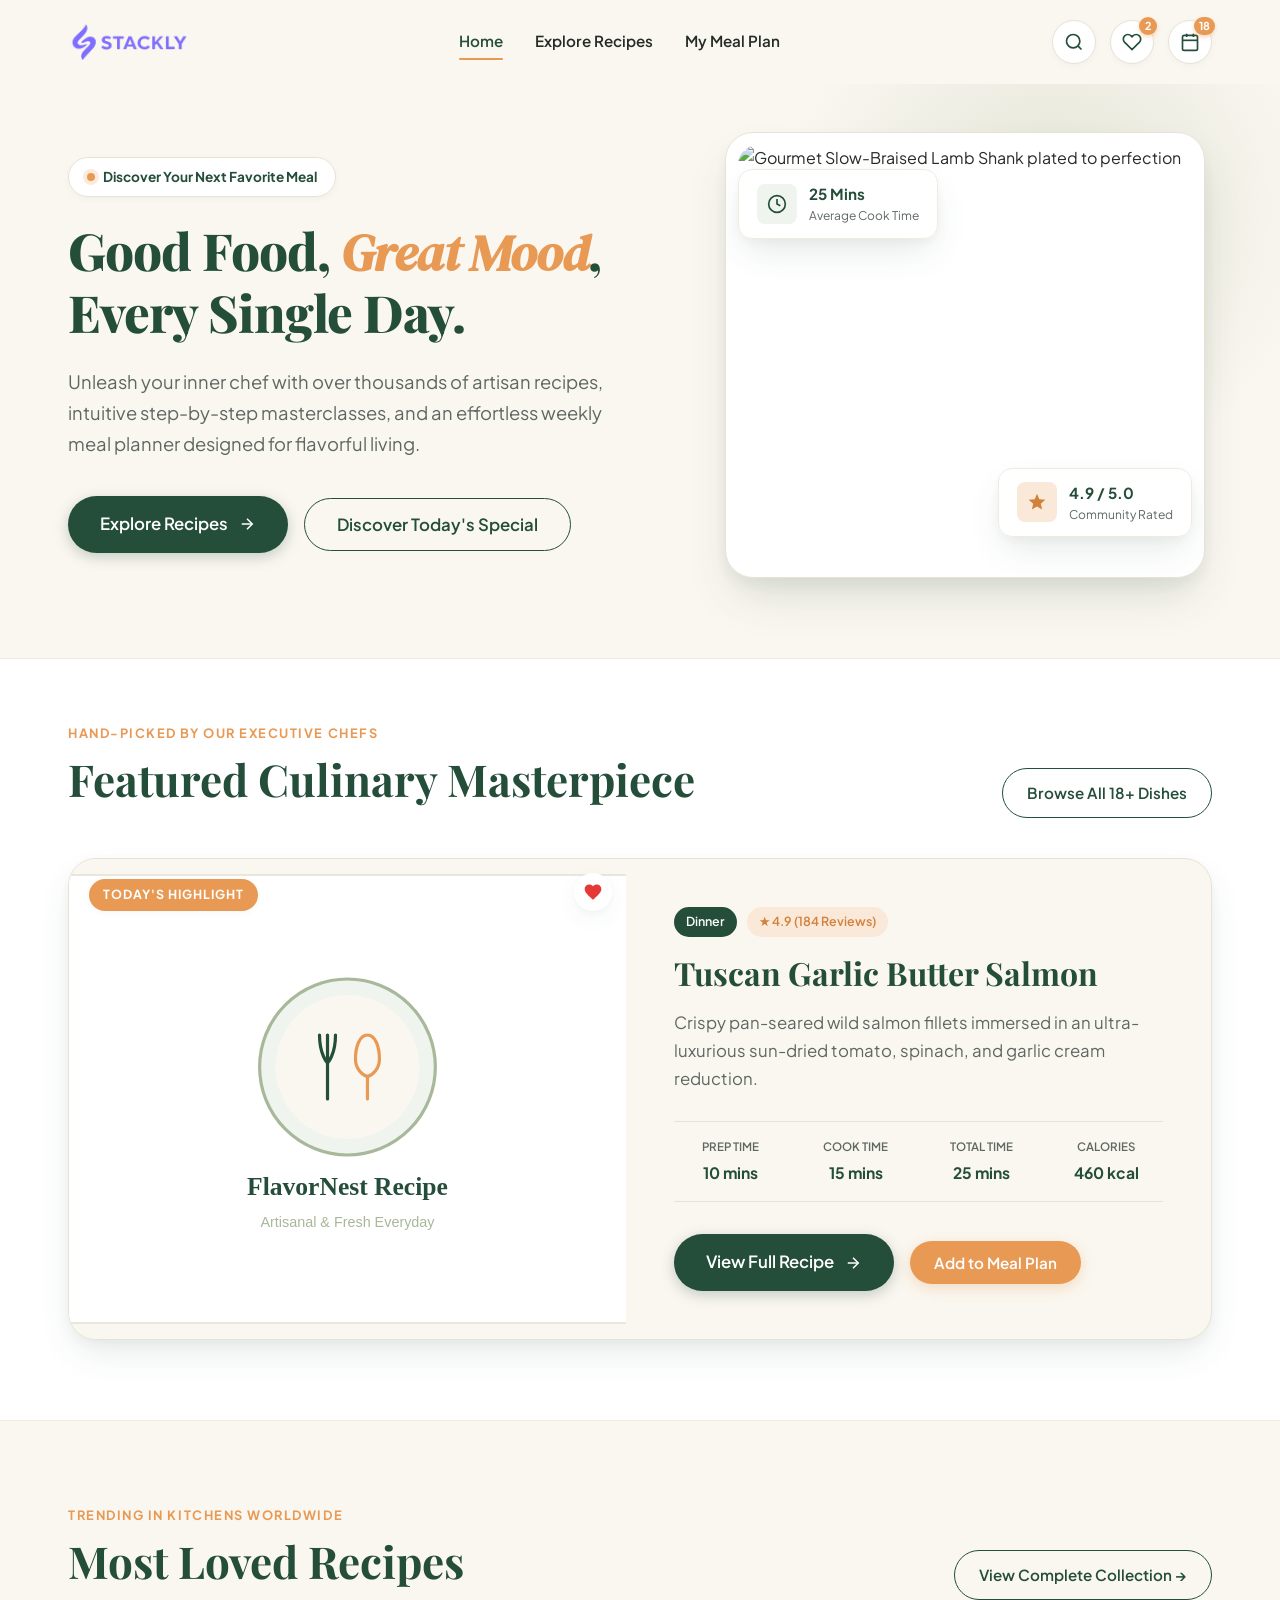
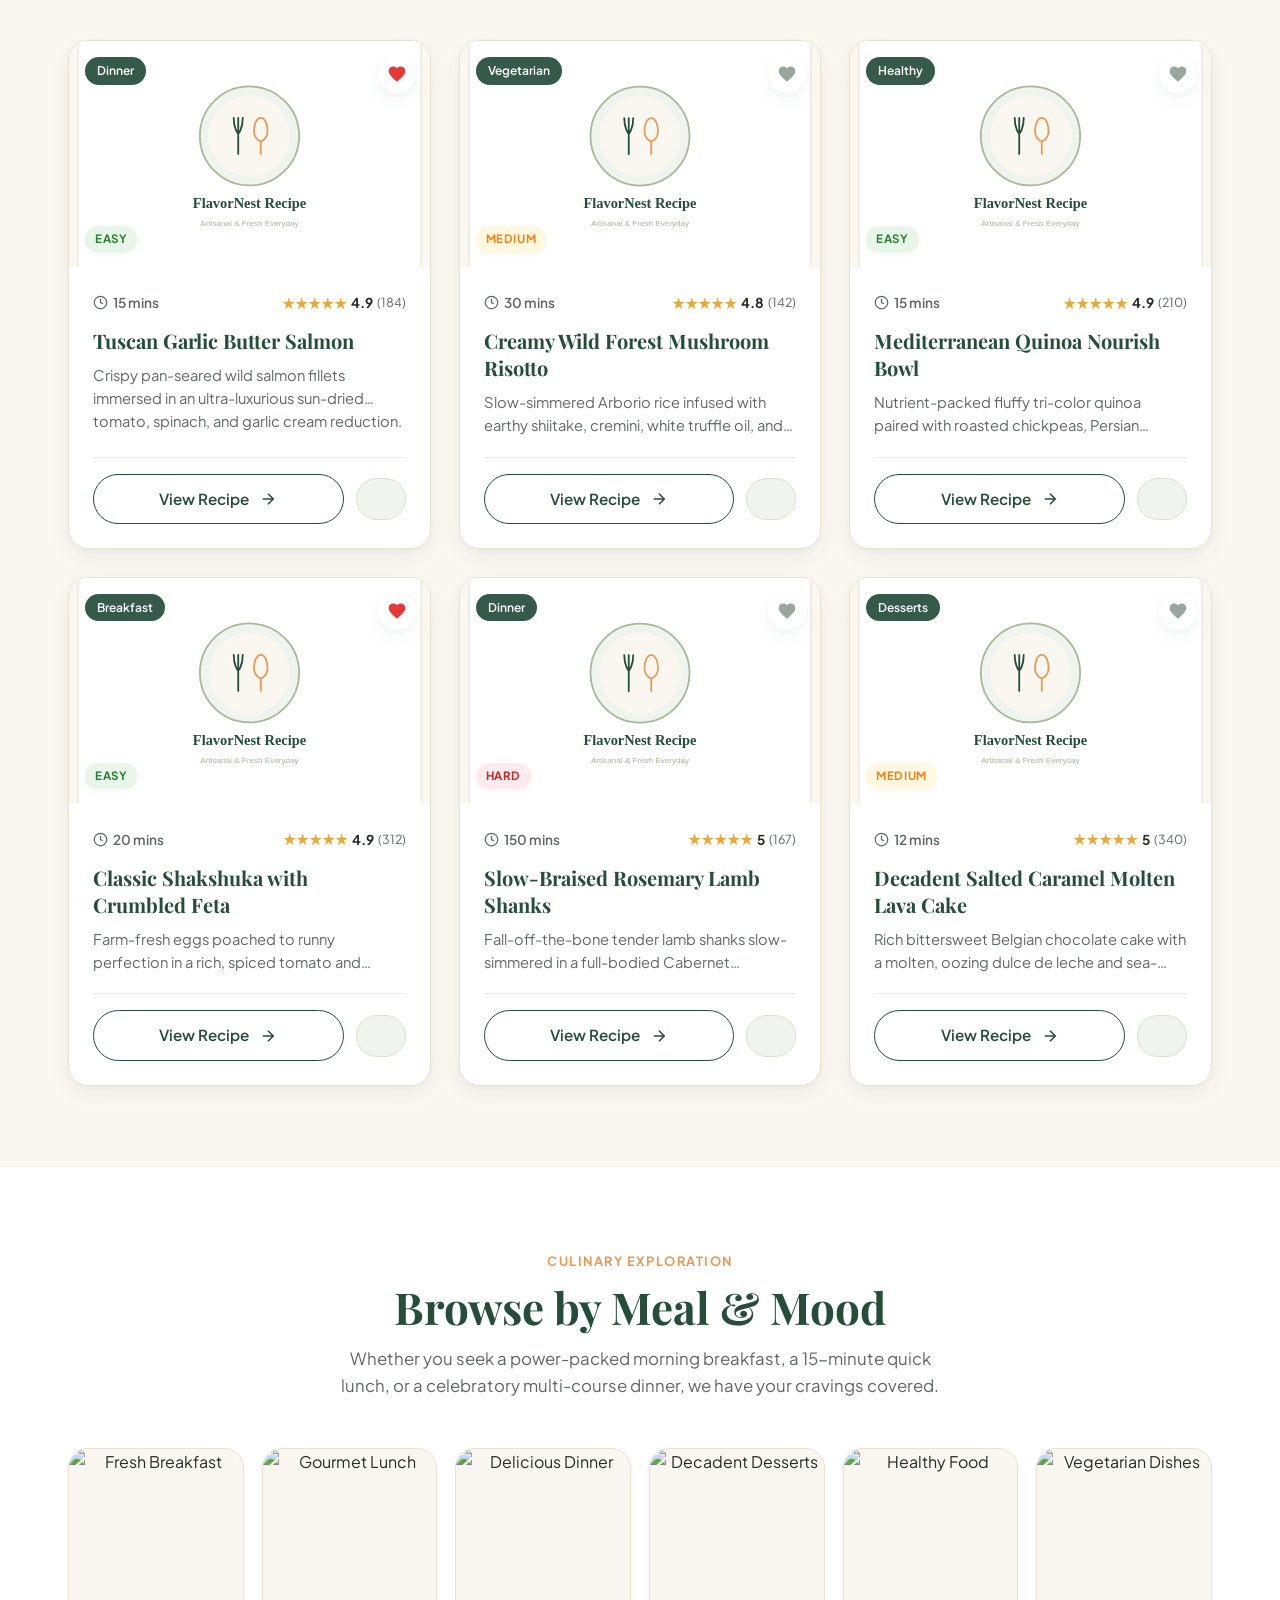
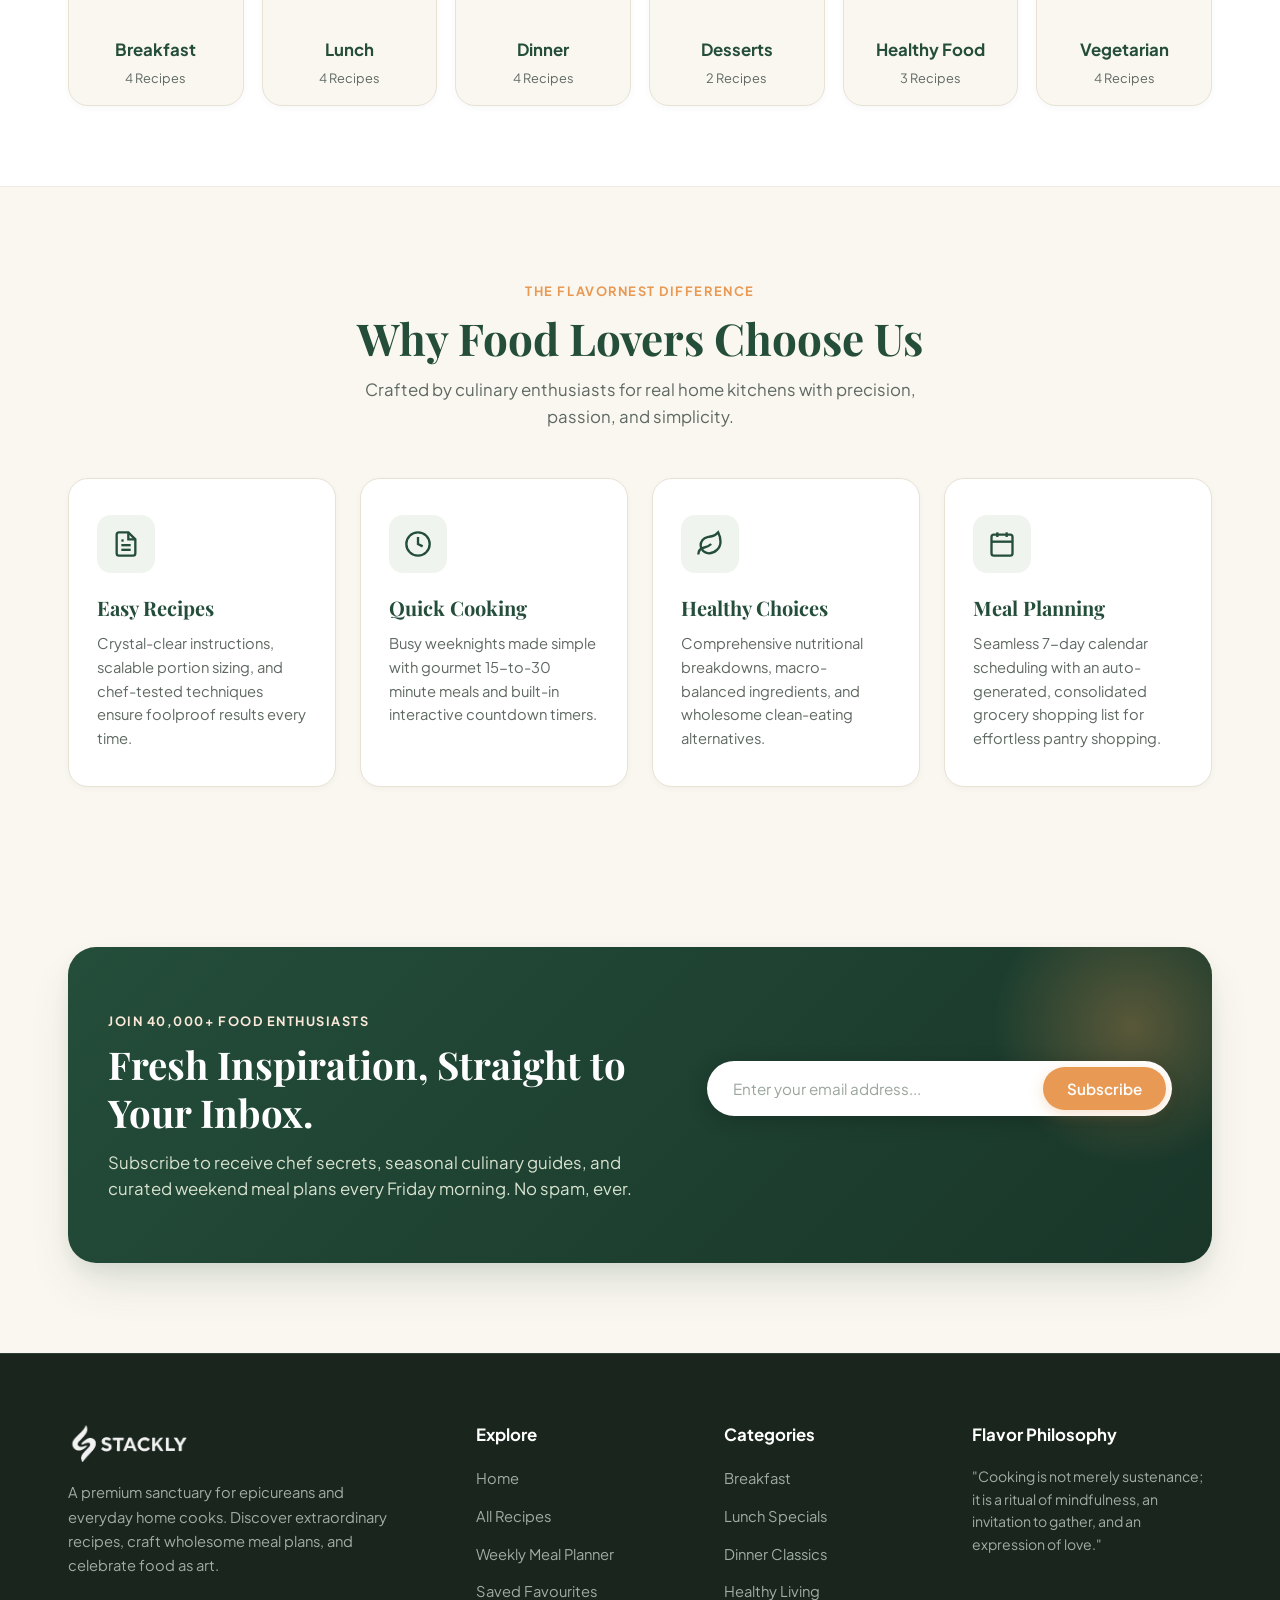
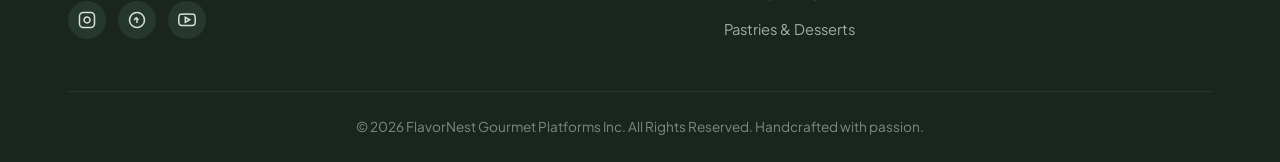
==== index.html @ 2873ee0c "Update website: mobile responsiveness, preloader, Stackly branding, and bug fixes" ====
<!DOCTYPE html>
<html lang="en">
<head>
  <meta charset="UTF-8">
  <meta name="viewport" content="width=device-width, initial-scale=1.0">
  <title>FlavorNest | Artisanal Recipe Discovery & Meal Planning</title>
  <meta name="description" content="Discover gourmet, chef-crafted recipes, plan your weekly culinary meals, and elevate your dining experience with FlavorNest.">
  <link rel="stylesheet" href="style.css">
  <link rel="icon" type="image/png" href="assets/images/stackly-logo.png">
</head>
<body>

  <!-- ==========================================
       PRELOADER ANIMATION
       ========================================== -->
  <div class="site-preloader" id="site-preloader" aria-label="Loading Stackly">
    <div class="preloader-content">
      <div class="preloader-spinner-wrap">
        <div class="preloader-ring"></div>
        <div class="preloader-icon-box">
          <img src="assets/images/stackly-logo.png" alt="Stackly Logo" class="preloader-logo-icon">
        </div>
      </div>
      <div class="preloader-brand">
        STACKLY
      </div>
      <div class="preloader-bar-wrap">
        <div class="preloader-bar-fill"></div>
      </div>
      <p class="preloader-subtext">Plating chef-crafted culinary creations...</p>
    </div>
  </div>

  <!-- ==========================================
       NAVIGATION BAR
       ========================================== -->
  <header class="navbar">
    <div class="container">
      <a href="index.html" class="brand-logo" aria-label="Stackly Homepage">
        <img src="assets/images/stackly-logo.png" alt="Stackly Logo" class="brand-logo-img">
      </a>

      <!-- Mobile Drawer Backdrop -->
      <div class="mobile-nav-backdrop" id="mobile-nav-backdrop"></div>

      <!-- Desktop Nav Menu & Mobile Drawer -->
      <nav class="nav-menu" id="nav-menu" aria-label="Main Navigation">
        <div class="mobile-nav-header">
          <div class="brand-logo">
            <img src="assets/images/stackly-logo.png" alt="Stackly Logo" class="brand-logo-img">
          </div>
          <button class="mobile-nav-close" id="mobile-nav-close" aria-label="Close menu">&times;</button>
        </div>
        <a href="index.html" class="nav-link active">Home</a>
        <a href="explore.html" class="nav-link">Explore Recipes</a>
        <a href="meal-plan.html" class="nav-link">My Meal Plan</a>
        <div class="mobile-nav-actions">
          <button class="btn btn-outline btn-sm search-trigger-btn mobile-action-btn">
            <svg viewBox="0 0 24 24" fill="none" stroke="currentColor" stroke-width="2" class="btn-icon-svg">
              <circle cx="11" cy="11" r="8"></circle>
              <line x1="21" y1="21" x2="16.65" y2="16.65"></line>
            </svg>
            Quick Search
          </button>
          <a href="meal-plan.html#favorites" class="btn btn-outline btn-sm mobile-action-btn">
            <svg viewBox="0 0 24 24" fill="none" stroke="currentColor" stroke-width="2" class="btn-icon-svg">
              <path d="M20.84 4.61a5.5 5.5 0 0 0-7.78 0L12 5.67l-1.06-1.06a5.5 5.5 0 0 0-7.78 7.78l1.06 1.06L12 21.23l7.78-7.78 1.06-1.06a5.5 5.5 0 0 0 0-7.78z"></path>
            </svg>
            Saved Favourites (<span class="fav-badge-count">0</span>)
          </a>
        </div>
      </nav>

      <!-- Nav Utilities & Action Badges -->
      <div class="nav-actions">
        <!-- Search Trigger Icon -->
        <button class="nav-icon-btn search-trigger-btn" aria-label="Search recipes" title="Quick Search">
          <svg viewBox="0 0 24 24" fill="none" stroke="currentColor" stroke-width="2">
            <circle cx="11" cy="11" r="8"></circle>
            <line x1="21" y1="21" x2="16.65" y2="16.65"></line>
          </svg>
        </button>

        <!-- Favourites Button with Dynamic Badge -->
        <a href="meal-plan.html#favorites" class="nav-icon-btn" aria-label="View Favourites" title="Saved Favourites">
          <svg viewBox="0 0 24 24" fill="none" stroke="currentColor" stroke-width="2">
            <path d="M20.84 4.61a5.5 5.5 0 0 0-7.78 0L12 5.67l-1.06-1.06a5.5 5.5 0 0 0-7.78 7.78l1.06 1.06L12 21.23l7.78-7.78 1.06-1.06a5.5 5.5 0 0 0 0-7.78z"></path>
          </svg>
          <span class="nav-badge-indicator fav-badge-count" style="display: none;">0</span>
        </a>

        <!-- Meal Plan Badge Button -->
        <a href="meal-plan.html" class="nav-icon-btn" aria-label="My Meal Plan" title="Planned Meals">
          <svg viewBox="0 0 24 24" fill="none" stroke="currentColor" stroke-width="2">
            <rect x="3" y="4" width="18" height="18" rx="2" ry="2"></rect>
            <line x1="16" y1="2" x2="16" y2="6"></line>
            <line x1="8" y1="2" x2="8" y2="6"></line>
            <line x1="3" y1="10" x2="21" y2="10"></line>
          </svg>
          <span class="nav-badge-indicator meal-badge-count" style="display: none;">0</span>
        </a>

        <!-- Responsive Hamburger Toggle -->
        <button class="mobile-toggle" id="mobile-menu-toggle" aria-label="Toggle navigation menu" aria-expanded="false">
          <span></span>
          <span></span>
          <span></span>
        </button>
      </div>
    </div>
  </header>

  <main>
    <!-- ==========================================
         HERO SECTION (SPLIT LAYOUT)
         ========================================== -->
    <section class="hero-section">
      <div class="container">
        <div class="hero-grid">
          <!-- Left Column Content -->
          <div class="hero-content">
            <div class="hero-badge">
              <span class="hero-badge-dot"></span>
              <span>Discover Your Next Favorite Meal</span>
            </div>
            <h1 class="hero-title">
              Good Food, <em>Great Mood</em>, Every Single Day.
            </h1>
            <p class="hero-description">
              Unleash your inner chef with over thousands of artisan recipes, intuitive step-by-step masterclasses, and an effortless weekly meal planner designed for flavorful living.
            </p>
            <div class="hero-cta-group">
              <a href="explore.html" class="btn btn-primary btn-lg">
                Explore Recipes
                <svg viewBox="0 0 24 24" fill="none" stroke="currentColor" stroke-width="2" class="btn-arrow">
                  <line x1="5" y1="12" x2="19" y2="12"></line>
                  <polyline points="12 5 19 12 12 19"></polyline>
                </svg>
              </a>
              <button class="btn btn-outline btn-lg" id="hero-special-btn">
                Discover Today's Special
              </button>
            </div>
          </div>

          <!-- Right Column Visual & Floating Badges -->
          <div class="hero-media">
            <div class="hero-image-card">
              <img 
                src="https://images.unsplash.com/photo-1544025162-d76694265947?auto=format&fit=crop&w=900&q=80" 
                alt="Gourmet Slow-Braised Lamb Shank plated to perfection" 
                class="hero-main-img"
                onerror="handleImageError(this)"
              >
              <!-- Floating Cooking Time Badge -->
              <div class="hero-floating-badge badge-time">
                <div class="badge-icon-box">
                  <svg viewBox="0 0 24 24" fill="none" stroke="currentColor" stroke-width="2">
                    <circle cx="12" cy="12" r="10"></circle>
                    <polyline points="12 6 12 12 16 14"></polyline>
                  </svg>
                </div>
                <div>
                  <span class="badge-text-primary">25 Mins</span>
                  <span class="badge-text-secondary">Average Cook Time</span>
                </div>
              </div>

              <!-- Floating Rating Badge -->
              <div class="hero-floating-badge badge-rating">
                <div class="badge-icon-box accent">
                  <svg viewBox="0 0 24 24" fill="currentColor">
                    <path d="M12 17.27L18.18 21l-1.64-7.03L22 9.24l-7.19-.61L12 2 9.19 8.63 2 9.24l5.46 4.73L5.82 21z"/>
                  </svg>
                </div>
                <div>
                  <span class="badge-text-primary">4.9 / 5.0</span>
                  <span class="badge-text-secondary">Community Rated</span>
                </div>
              </div>
            </div>
          </div>
        </div>
      </div>
    </section>

    <!-- ==========================================
         FEATURED RECIPE SECTION
         ========================================== -->
    <section class="featured-section" id="featured-section">
      <div class="container">
        <div class="section-heading-row">
          <div>
            <span class="section-kicker">Hand-Picked By Our Executive Chefs</span>
            <h2 class="section-heading">Featured Culinary Masterpiece</h2>
          </div>
          <a href="explore.html" class="btn btn-outline">Browse All 18+ Dishes</a>
        </div>
        <!-- Dynamic Featured Recipe Injected via script.js -->
        <div id="featured-recipe-container"></div>
      </div>
    </section>

    <!-- ==========================================
         POPULAR RECIPES SECTION (6+ Cards)
         ========================================== -->
    <section class="popular-section">
      <div class="container">
        <div class="section-heading-row">
          <div>
            <span class="section-kicker">Trending in Kitchens Worldwide</span>
            <h2 class="section-heading">Most Loved Recipes</h2>
          </div>
          <a href="explore.html" class="btn btn-outline">View Complete Collection &rarr;</a>
        </div>
        <!-- Dynamic Popular Recipes Injected via script.js -->
        <div class="recipes-grid" id="popular-recipes-grid"></div>
      </div>
    </section>

    <!-- ==========================================
         RECIPE CATEGORIES SECTION
         ========================================== -->
    <section class="categories-section">
      <div class="container">
        <div class="section-header-center">
          <span class="section-kicker">Culinary Exploration</span>
          <h2 class="section-heading">Browse by Meal &amp; Mood</h2>
          <p class="section-subtext">Whether you seek a power-packed morning breakfast, a 15-minute quick lunch, or a celebratory multi-course dinner, we have your cravings covered.</p>
        </div>

        <div class="categories-grid">
          <!-- Breakfast -->
          <a href="explore.html?category=breakfast" class="category-card">
            <div class="cat-media-wrap">
              <img src="https://images.unsplash.com/photo-1525351484163-7529414344d8?auto=format&fit=crop&w=600&q=80" alt="Fresh Breakfast" class="cat-img" onerror="handleImageError(this)">
            </div>
            <div class="cat-body">
              <h3 class="cat-title">Breakfast</h3>
              <span class="cat-count">4 Recipes</span>
            </div>
          </a>

          <!-- Lunch -->
          <a href="explore.html?category=lunch" class="category-card">
            <div class="cat-media-wrap">
              <img src="https://images.unsplash.com/photo-1551504734-5ee1c4a1479b?auto=format&fit=crop&w=600&q=80" alt="Gourmet Lunch" class="cat-img" onerror="handleImageError(this)">
            </div>
            <div class="cat-body">
              <h3 class="cat-title">Lunch</h3>
              <span class="cat-count">4 Recipes</span>
            </div>
          </a>

          <!-- Dinner -->
          <a href="explore.html?category=dinner" class="category-card">
            <div class="cat-media-wrap">
              <img src="https://images.unsplash.com/photo-1519708227418-c8fd9a32b7a2?auto=format&fit=crop&w=600&q=80" alt="Delicious Dinner" class="cat-img" onerror="handleImageError(this)">
            </div>
            <div class="cat-body">
              <h3 class="cat-title">Dinner</h3>
              <span class="cat-count">4 Recipes</span>
            </div>
          </a>

          <!-- Desserts -->
          <a href="explore.html?category=desserts" class="category-card">
            <div class="cat-media-wrap">
              <img src="https://images.unsplash.com/photo-1606313564200-e75d5e30476c?auto=format&fit=crop&w=600&q=80" alt="Decadent Desserts" class="cat-img" onerror="handleImageError(this)">
            </div>
            <div class="cat-body">
              <h3 class="cat-title">Desserts</h3>
              <span class="cat-count">2 Recipes</span>
            </div>
          </a>

          <!-- Healthy Food -->
          <a href="explore.html?category=healthy" class="category-card">
            <div class="cat-media-wrap">
              <img src="https://images.unsplash.com/photo-1540420773420-3366772f4999?auto=format&fit=crop&w=600&q=80" alt="Healthy Food" class="cat-img" onerror="handleImageError(this)">
            </div>
            <div class="cat-body">
              <h3 class="cat-title">Healthy Food</h3>
              <span class="cat-count">3 Recipes</span>
            </div>
          </a>

          <!-- Vegetarian -->
          <a href="explore.html?category=vegetarian" class="category-card">
            <div class="cat-media-wrap">
              <img src="https://images.unsplash.com/photo-1633964913295-ceb43826e7c9?auto=format&fit=crop&w=600&q=80" alt="Vegetarian Dishes" class="cat-img" onerror="handleImageError(this)">
            </div>
            <div class="cat-body">
              <h3 class="cat-title">Vegetarian</h3>
              <span class="cat-count">4 Recipes</span>
            </div>
          </a>
        </div>
      </div>
    </section>

    <!-- ==========================================
         WHY CHOOSE FLAVORNEST?
         ========================================== -->
    <section class="why-us-section">
      <div class="container">
        <div class="section-header-center">
          <span class="section-kicker">The FlavorNest Difference</span>
          <h2 class="section-heading">Why Food Lovers Choose Us</h2>
          <p class="section-subtext">Crafted by culinary enthusiasts for real home kitchens with precision, passion, and simplicity.</p>
        </div>

        <div class="features-grid">
          <!-- Card 1 -->
          <div class="feature-card">
            <div class="feature-icon-box">
              <svg viewBox="0 0 24 24" fill="none" stroke="currentColor" stroke-width="2">
                <path d="M14 2H6a2 2 0 0 0-2 2v16a2 2 0 0 0 2 2h12a2 2 0 0 0 2-2V8z"></path>
                <polyline points="14 2 14 8 20 8"></polyline>
                <line x1="16" y1="13" x2="8" y2="13"></line>
                <line x1="16" y1="17" x2="8" y2="17"></line>
                <polyline points="10 9 9 9 8 9"></polyline>
              </svg>
            </div>
            <h3 class="feature-card-title">Easy Recipes</h3>
            <p class="feature-card-text">Crystal-clear instructions, scalable portion sizing, and chef-tested techniques ensure foolproof results every time.</p>
          </div>

          <!-- Card 2 -->
          <div class="feature-card">
            <div class="feature-icon-box">
              <svg viewBox="0 0 24 24" fill="none" stroke="currentColor" stroke-width="2">
                <path d="M12 2a10 10 0 0 1 10 10c0 5.52-4.48 10-10 10S2 17.52 2 12A10 10 0 0 1 12 2z"></path>
                <path d="M12 6v6l4 2"></path>
              </svg>
            </div>
            <h3 class="feature-card-title">Quick Cooking</h3>
            <p class="feature-card-text">Busy weeknights made simple with gourmet 15-to-30 minute meals and built-in interactive countdown timers.</p>
          </div>

          <!-- Card 3 -->
          <div class="feature-card">
            <div class="feature-icon-box">
              <svg viewBox="0 0 24 24" fill="none" stroke="currentColor" stroke-width="2">
                <path d="M11 20A7 7 0 0 1 9.8 6.1C15.5 5 17 4.48 19 2c1 2 2 4.18 2 8 0 5.5-4.78 10-10 10Z"></path>
                <path d="M2 21c0-3 1.85-5.36 5.08-6C9.5 14.52 12 13 13 12"></path>
              </svg>
            </div>
            <h3 class="feature-card-title">Healthy Choices</h3>
            <p class="feature-card-text">Comprehensive nutritional breakdowns, macro-balanced ingredients, and wholesome clean-eating alternatives.</p>
          </div>

          <!-- Card 4 -->
          <div class="feature-card">
            <div class="feature-icon-box">
              <svg viewBox="0 0 24 24" fill="none" stroke="currentColor" stroke-width="2">
                <rect x="3" y="4" width="18" height="18" rx="2" ry="2"></rect>
                <line x1="16" y1="2" x2="16" y2="6"></line>
                <line x1="8" y1="2" x2="8" y2="6"></line>
                <line x1="3" y1="10" x2="21" y2="10"></line>
                <line x1="8" y1="14" x2="8" y2="14.01"></line>
                <line x1="12" y1="14" x2="12" y2="14.01"></line>
                <line x1="16" y1="14" x2="16" y2="14.01"></line>
              </svg>
            </div>
            <h3 class="feature-card-title">Meal Planning</h3>
            <p class="feature-card-text">Seamless 7-day calendar scheduling with an auto-generated, consolidated grocery shopping list for effortless pantry shopping.</p>
          </div>
        </div>
      </div>
    </section>

    <!-- ==========================================
         NEWSLETTER SECTION
         ========================================== -->
    <section class="newsletter-section">
      <div class="container">
        <div class="newsletter-box">
          <div class="newsletter-text-col">
            <span class="section-kicker" style="color: var(--color-accent-light);">Join 40,000+ Food Enthusiasts</span>
            <h2 class="newsletter-title">Fresh Inspiration, Straight to Your Inbox.</h2>
            <p class="newsletter-desc">Subscribe to receive chef secrets, seasonal culinary guides, and curated weekend meal plans every Friday morning. No spam, ever.</p>
          </div>
          <div class="newsletter-form-wrapper">
            <form id="newsletter-form" novalidate>
              <div class="newsletter-form-row">
                <input 
                  type="email" 
                  class="newsletter-input" 
                  placeholder="Enter your email address..." 
                  required
                  aria-label="Email address for newsletter"
                >
                <button type="submit" class="btn btn-secondary">Subscribe</button>
              </div>
              <div class="newsletter-feedback" aria-live="polite"></div>
            </form>
          </div>
        </div>
      </div>
    </section>
  </main>

  <!-- ==========================================
       FOOTER
       ========================================== -->
  <footer class="site-footer">
    <div class="container">
      <div class="footer-grid">
        <!-- Col 1: Brand & Bio -->
        <div class="footer-brand">
          <a href="index.html" class="brand-logo" aria-label="Stackly Homepage">
            <img src="assets/images/stackly-logo.png" alt="Stackly Logo" class="brand-logo-img footer-logo-img">
          </a>
          <p class="footer-text">
            A premium sanctuary for epicureans and everyday home cooks. Discover extraordinary recipes, craft wholesome meal plans, and celebrate food as art.
          </p>
          <div class="footer-social-links">
            <a href="#" class="social-icon-btn" aria-label="Instagram">
              <svg viewBox="0 0 24 24" fill="none" stroke="currentColor" stroke-width="2"><rect x="2" y="2" width="20" height="20" rx="5" ry="5"></rect><path d="M16 11.37A4 4 0 1 1 12.63 8 4 4 0 0 1 16 11.37z"></path><line x1="17.5" y1="6.5" x2="17.51" y2="6.5"></line></svg>
            </a>
            <a href="#" class="social-icon-btn" aria-label="Pinterest">
              <svg viewBox="0 0 24 24" fill="none" stroke="currentColor" stroke-width="2"><circle cx="12" cy="12" r="10"></circle><path d="m8 12 3-3 3 3"></path><path d="M12 9v7"></path></svg>
            </a>
            <a href="#" class="social-icon-btn" aria-label="YouTube">
              <svg viewBox="0 0 24 24" fill="none" stroke="currentColor" stroke-width="2"><path d="M22.54 6.42a2.78 2.78 0 0 0-1.94-2C18.88 4 12 4 12 4s-6.88 0-8.6.46a2.78 2.78 0 0 0-1.94 2A29 29 0 0 0 1 11.75a29 29 0 0 0 .46 5.33A2.78 2.78 0 0 0 3.4 19c1.72.46 8.6.46 8.6.46s6.88 0 8.6-.46a2.78 2.78 0 0 0 1.94-2 29 29 0 0 0 .46-5.25 29 29 0 0 0-.46-5.33z"></path><polygon points="9.75 15.02 15.5 11.75 9.75 8.48 9.75 15.02"></polygon></svg>
            </a>
          </div>
        </div>

        <!-- Col 2: Navigation -->
        <div class="footer-links-col">
          <h4 class="footer-column-title">Explore</h4>
          <ul class="footer-nav-list">
            <li><a href="index.html">Home</a></li>
            <li><a href="explore.html">All Recipes</a></li>
            <li><a href="meal-plan.html">Weekly Meal Planner</a></li>
            <li><a href="meal-plan.html#favorites">Saved Favourites</a></li>
          </ul>
        </div>

        <!-- Col 3: Categories -->
        <div class="footer-links-col">
          <h4 class="footer-column-title">Categories</h4>
          <ul class="footer-nav-list">
            <li><a href="explore.html?category=breakfast">Breakfast</a></li>
            <li><a href="explore.html?category=lunch">Lunch Specials</a></li>
            <li><a href="explore.html?category=dinner">Dinner Classics</a></li>
            <li><a href="explore.html?category=healthy">Healthy Living</a></li>
            <li><a href="explore.html?category=desserts">Pastries &amp; Desserts</a></li>
          </ul>
        </div>

        <!-- Col 4: Culinary Philosophy -->
        <div class="footer-links-col">
          <h4 class="footer-column-title">Flavor Philosophy</h4>
          <p style="font-size: 0.88rem; color: #a0ada4; line-height: 1.6;">
            "Cooking is not merely sustenance; it is a ritual of mindfulness, an invitation to gather, and an expression of love."
          </p>
        </div>
      </div>

      <div class="footer-bottom">
        <p>&copy; 2026 FlavorNest Gourmet Platforms Inc. All Rights Reserved. Handcrafted with passion.</p>
      </div>
    </div>
  </footer>

  <!-- Scripts -->
  <script src="script.js"></script>

<script>
window.addEventListener('load', () => {
  setTimeout(() => {
    const list = [];
    document.querySelectorAll('*').forEach(el => {
      const r = el.getBoundingClientRect();
      if (r.right > 375 || el.scrollWidth > 375) {
        // ignore html and body
        if (el.tagName !== 'HTML' && el.tagName !== 'BODY') {
          list.push({
            tag: el.tagName,
            cls: (el.className && typeof el.className === 'string') ? el.className.trim() : '',
            id: el.id || '',
            right: Math.round(r.right),
            left: Math.round(r.left),
            width: Math.round(r.width),
            scrollWidth: el.scrollWidth
          });
        }
      }
    });
    fetch('http://localhost:8081', {
      method: 'POST',
      headers: { 'Content-Type': 'application/json' },
      body: JSON.stringify({
        docScrollWidth: document.documentElement.scrollWidth,
        bodyScrollWidth: document.body.scrollWidth,
        overflowCount: list.length,
        items: list.slice(0, 20)
      })
    }).catch(err => console.error(err));
  }, 200);
});
</script>
</body>
</html>
---- style.css ----
/* ==========================================================================
   FlavorNest - Premium Recipe Discovery Website Main Stylesheet
   Theme: Elegant Culinary Editorial
   Palette: Deep Forest Green, Sage Green, Warm Cream, Pure White, Soft Orange, Dark Charcoal
   ========================================================================== */

@import url('https://fonts.googleapis.com/css2?family=DM+Serif+Display:ital@0;1&family=Playfair+Display:ital,wght@0,400..900;1,400..900&family=Plus+Jakarta+Sans:ital,wght@0,300..800;1,300..800&display=swap');

/* --- 1. CSS VARIABLES & DESIGN TOKENS --- */
:root {
  /* Brand Core Palette */
  --color-primary: #244D3A;        /* Deep Forest Green */
  --color-primary-dark: #193629;   /* Darker Forest Green */
  --color-primary-light: #2e624a;  /* Rich Leaf Green */
  --color-secondary: #A8B89A;      /* Sage Green */
  --color-secondary-light: #d8e2cf;/* Soft Sage Mist */
  --color-secondary-ultra: #f0f4ee;/* Very light sage tint */
  --color-bg: #FAF7F0;             /* Warm Cream */
  --color-card: #FFFFFF;           /* Pure White */
  --color-accent: #E89A55;         /* Soft Warm Orange */
  --color-accent-dark: #d2813b;    /* Deeper Apricot */
  --color-accent-light: #fae8d9;   /* Peach tint */
  --color-text: #252B27;           /* Dark Charcoal */
  --color-text-muted: #5e6862;     /* Medium Sage Slate */
  --color-border: #E8E2D5;         /* Subtle Warm Border */
  --color-border-light: #F0EBE0;   /* Extra Light Border */
  --color-gold: #E5A93C;           /* Star Rating Gold */
  --color-danger: #c94a4a;         /* Red for remove / alert */
  --color-danger-light: #fbebeb;

  /* Typography */
  --font-heading: 'Playfair Display', Georgia, serif;
  --font-serif-display: 'DM Serif Display', Georgia, serif;
  --font-body: 'Plus Jakarta Sans', system-ui, -apple-system, sans-serif;

  /* Shadows */
  --shadow-sm: 0 2px 6px rgba(36, 77, 58, 0.04);
  --shadow-md: 0 8px 24px -4px rgba(36, 77, 58, 0.08), 0 2px 6px rgba(36, 77, 58, 0.03);
  --shadow-lg: 0 16px 36px -6px rgba(36, 77, 58, 0.12), 0 4px 12px rgba(36, 77, 58, 0.04);
  --shadow-xl: 0 24px 48px -10px rgba(36, 77, 58, 0.16), 0 8px 16px rgba(36, 77, 58, 0.06);

  /* Radii */
  --radius-sm: 8px;
  --radius-md: 14px;
  --radius-lg: 20px;
  --radius-xl: 28px;
  --radius-full: 9999px;

  /* Transitions */
  --transition-fast: 0.18s cubic-bezier(0.16, 1, 0.3, 1);
  --transition-base: 0.28s cubic-bezier(0.16, 1, 0.3, 1);
  --transition-slow: 0.45s cubic-bezier(0.16, 1, 0.3, 1);

  /* Container */
  --container-max: 1240px;
  --header-height: 84px;
}

/* --- 2. CSS RESET & GLOBAL BASE --- */
*, *::before, *::after {
  box-sizing: border-box;
  margin: 0;
  padding: 0;
}

html {
  font-size: 16px;
  scroll-behavior: smooth;
  -webkit-font-smoothing: antialiased;
  -moz-osx-font-smoothing: grayscale;
  overflow-x: hidden;
  max-width: 100%;
  width: 100%;
}

body {
  font-family: var(--font-body);
  font-size: 1rem;
  line-height: 1.6;
  color: var(--color-text);
  background-color: var(--color-bg);
  min-height: 100vh;
  display: flex;
  flex-direction: column;
  overflow-x: hidden;
  max-width: 100%;
  width: 100%;
}

body.mobile-menu-locked {
  overflow: hidden;
}

img, svg {
  display: block;
  max-width: 100%;
}

a {
  color: inherit;
  text-decoration: none;
  transition: color var(--transition-fast);
}

button, input, select, textarea {
  font-family: inherit;
  font-size: inherit;
  color: inherit;
}

button {
  cursor: pointer;
  border: none;
  background: none;
}

ul, ol {
  list-style: none;
}

/* --- 2.1 PRELOADER ANIMATION --- */
.site-preloader {
  position: fixed;
  inset: 0;
  width: 100%;
  height: 100%;
  background-color: var(--color-bg);
  z-index: 99999;
  display: flex;
  align-items: center;
  justify-content: center;
  opacity: 1;
  visibility: visible;
  transition: opacity 0.55s cubic-bezier(0.16, 1, 0.3, 1), visibility 0.55s ease, transform 0.55s cubic-bezier(0.16, 1, 0.3, 1);
}

.site-preloader.preloader-hidden {
  opacity: 0 !important;
  visibility: hidden !important;
  pointer-events: none !important;
  transform: translateY(-8px);
}

.preloader-content {
  display: flex;
  flex-direction: column;
  align-items: center;
  justify-content: center;
  text-align: center;
  padding: 24px;
}

.preloader-spinner-wrap {
  position: relative;
  width: 92px;
  height: 92px;
  display: flex;
  align-items: center;
  justify-content: center;
  margin-bottom: 22px;
}

.preloader-ring {
  position: absolute;
  inset: 0;
  border-radius: 50%;
  border: 3px solid rgba(168, 184, 154, 0.25);
  border-top-color: var(--color-accent);
  border-right-color: var(--color-primary);
  animation: preloaderSpin 1.15s cubic-bezier(0.45, 0.05, 0.55, 0.95) infinite;
}

.preloader-icon-box {
  width: 58px;
  height: 58px;
  border-radius: 50%;
  background-color: var(--color-card);
  display: flex;
  align-items: center;
  justify-content: center;
  box-shadow: 0 6px 20px rgba(36, 77, 58, 0.12);
  border: 1px solid var(--color-border-light);
  animation: preloaderPulse 1.8s ease-in-out infinite alternate;
}

.preloader-logo-icon {
  width: 32px;
  height: 32px;
  object-fit: contain;
}

.preloader-brand {
  font-family: var(--font-heading);
  font-size: 1.9rem;
  font-weight: 800;
  color: var(--color-primary);
  letter-spacing: -0.02em;
  margin-bottom: 12px;
}

.preloader-brand span {
  color: var(--color-accent);
}

.preloader-bar-wrap {
  width: 130px;
  height: 4px;
  background-color: rgba(36, 77, 58, 0.1);
  border-radius: var(--radius-full);
  overflow: hidden;
  position: relative;
  margin-bottom: 14px;
}

.preloader-bar-fill {
  position: absolute;
  top: 0;
  left: 0;
  width: 55%;
  height: 100%;
  background: linear-gradient(90deg, var(--color-primary), var(--color-accent));
  border-radius: var(--radius-full);
  animation: preloaderProgress 1.4s ease-in-out infinite;
}

.preloader-subtext {
  font-size: 0.85rem;
  color: var(--color-text-muted);
  font-weight: 500;
  letter-spacing: 0.02em;
}

@keyframes preloaderSpin {
  0% {
    transform: rotate(0deg);
  }
  100% {
    transform: rotate(360deg);
  }
}

@keyframes preloaderPulse {
  0% {
    transform: scale(0.92);
  }
  100% {
    transform: scale(1.06);
  }
}

@keyframes preloaderProgress {
  0% {
    transform: translateX(-100%);
  }
  50% {
    transform: translateX(110%);
  }
  100% {
    transform: translateX(250%);
  }
}

@media (prefers-reduced-motion: reduce) {
  .preloader-ring,
  .preloader-icon-box,
  .preloader-bar-fill {
    animation: none !important;
  }
}

/* Container */
.container {
  width: 100%;
  max-width: var(--container-max);
  margin-left: auto;
  margin-right: auto;
  padding-left: 24px;
  padding-right: 24px;
}

/* --- 3. TYPOGRAPHY & HEADINGS --- */
h1, h2, h3, h4, h5, h6 {
  font-family: var(--font-heading);
  color: var(--color-primary);
  line-height: 1.25;
  font-weight: 700;
}

.section-kicker {
  display: inline-block;
  text-transform: uppercase;
  font-size: 0.8rem;
  font-weight: 700;
  letter-spacing: 0.12em;
  color: var(--color-accent);
  margin-bottom: 8px;
}

.section-heading {
  font-size: clamp(2rem, 3.5vw, 2.75rem);
  color: var(--color-primary);
  margin-bottom: 12px;
}

.section-subtext {
  font-size: 1.05rem;
  color: var(--color-text-muted);
  max-width: 620px;
}

.section-header-center {
  text-align: center;
  margin-bottom: 48px;
}
.section-header-center .section-subtext {
  margin-left: auto;
  margin-right: auto;
}

.section-heading-row {
  display: flex;
  align-items: flex-end;
  justify-content: space-between;
  gap: 20px;
  margin-bottom: 40px;
  flex-wrap: wrap;
}

/* --- 4. BUTTONS & INTERACTIVE ELEMENTS --- */
.btn {
  display: inline-flex;
  align-items: center;
  justify-content: center;
  gap: 10px;
  font-weight: 600;
  font-size: 0.95rem;
  padding: 12px 24px;
  border-radius: var(--radius-full);
  transition: all var(--transition-base);
  text-align: center;
  white-space: nowrap;
}

.btn-primary {
  background-color: var(--color-primary);
  color: var(--color-card);
  box-shadow: 0 4px 14px rgba(36, 77, 58, 0.25);
}
.btn-primary:hover {
  background-color: var(--color-primary-dark);
  transform: translateY(-2px);
  box-shadow: 0 8px 20px rgba(36, 77, 58, 0.35);
  color: var(--color-card);
}

.btn-secondary {
  background-color: var(--color-accent);
  color: var(--color-card);
  box-shadow: 0 4px 14px rgba(232, 154, 85, 0.3);
}
.btn-secondary:hover {
  background-color: var(--color-accent-dark);
  transform: translateY(-2px);
  box-shadow: 0 8px 20px rgba(232, 154, 85, 0.4);
}

.btn-outline {
  background-color: transparent;
  color: var(--color-primary);
  border: 1.5px solid var(--color-primary);
}
.btn-outline:hover {
  background-color: var(--color-primary);
  color: var(--color-card);
  transform: translateY(-2px);
}

.btn-ghost {
  background-color: transparent;
  color: var(--color-text-muted);
}
.btn-ghost:hover {
  color: var(--color-primary);
  background-color: var(--color-secondary-ultra);
}

.btn-lg {
  padding: 15px 32px;
  font-size: 1.05rem;
}

.btn-sm {
  padding: 8px 18px;
  font-size: 0.85rem;
}

.btn-xs {
  padding: 6px 12px;
  font-size: 0.78rem;
  border-radius: var(--radius-sm);
}

.btn-arrow {
  width: 18px;
  height: 18px;
  transition: transform var(--transition-fast);
}
.btn:hover .btn-arrow {
  transform: translateX(4px);
}

.btn-icon-svg {
  width: 17px;
  height: 17px;
}

.btn-icon-secondary {
  width: 42px;
  height: 42px;
  border-radius: var(--radius-full);
  display: inline-flex;
  align-items: center;
  justify-content: center;
  background-color: var(--color-secondary-ultra);
  color: var(--color-primary);
  border: 1px solid var(--color-secondary-light);
  transition: all var(--transition-fast);
}
.btn-icon-secondary:hover {
  background-color: var(--color-accent);
  color: #fff;
  border-color: var(--color-accent);
  transform: scale(1.06);
}
.btn-icon-secondary svg {
  width: 18px;
  height: 18px;
}

/* Badges & Pills */
.tag-pill {
  display: inline-flex;
  align-items: center;
  gap: 5px;
  padding: 5px 12px;
  border-radius: var(--radius-full);
  font-size: 0.78rem;
  font-weight: 600;
  text-transform: capitalize;
}
.tag-primary {
  background-color: var(--color-primary);
  color: #fff;
}
.tag-accent {
  background-color: var(--color-accent-light);
  color: var(--color-accent-dark);
}
.tag-neutral {
  background-color: var(--color-secondary-ultra);
  color: var(--color-text);
  border: 1px solid var(--color-border);
}

.difficulty-pill {
  display: inline-flex;
  align-items: center;
  padding: 4px 10px;
  border-radius: var(--radius-full);
  font-size: 0.72rem;
  font-weight: 700;
  text-transform: uppercase;
  letter-spacing: 0.05em;
}
.difficulty-pill.easy {
  background-color: #e8f5e9;
  color: #2e7d32;
}
.difficulty-pill.medium {
  background-color: #fff8e1;
  color: #f57f17;
}
.difficulty-pill.hard {
  background-color: #ffebee;
  color: #c62828;
}

/* --- 5. NAVIGATION BAR --- */
.navbar {
  position: sticky;
  top: 0;
  left: 0;
  width: 100%;
  height: var(--header-height);
  background-color: rgba(250, 247, 240, 0.94);
  backdrop-filter: blur(12px);
  -webkit-backdrop-filter: blur(12px);
  z-index: 1000;
  border-bottom: 1px solid transparent;
  transition: all var(--transition-base);
}

.navbar.navbar-scrolled {
  background-color: rgba(255, 255, 255, 0.98);
  border-bottom-color: var(--color-border);
  box-shadow: var(--shadow-sm);
  height: 72px;
}

.navbar .container {
  display: flex;
  align-items: center;
  justify-content: space-between;
  height: 100%;
}

/* Logo */
.brand-logo {
  display: inline-flex;
  align-items: center;
  gap: 10px;
  font-family: var(--font-heading);
  text-decoration: none;
}
.brand-logo-img {
  height: 38px;
  width: auto;
  max-width: 145px;
  object-fit: contain;
  display: block;
  transition: transform var(--transition-base), opacity var(--transition-fast);
}
.brand-logo:hover .brand-logo-img {
  transform: scale(1.05);
}
.footer-logo-img {
  filter: brightness(0) invert(1);
  opacity: 0.95;
}
.footer-brand .brand-logo:hover .footer-logo-img {
  opacity: 1;
}

/* Nav Menu Links */
.nav-menu {
  display: flex;
  align-items: center;
  gap: 32px;
}

.nav-link {
  font-weight: 600;
  font-size: 0.95rem;
  color: var(--color-text);
  position: relative;
  padding: 6px 0;
}
.nav-link::after {
  content: '';
  position: absolute;
  bottom: 0;
  left: 0;
  width: 0%;
  height: 2px;
  background-color: var(--color-accent);
  transition: width var(--transition-fast);
  border-radius: 2px;
}
.nav-link:hover {
  color: var(--color-primary);
}
.nav-link:hover::after,
.nav-link.active::after {
  width: 100%;
}
.nav-link.active {
  color: var(--color-primary);
}

/* Nav Utilities (Search, Favorites, Mobile Toggle) */
.nav-actions {
  display: flex;
  align-items: center;
  gap: 14px;
}

.nav-icon-btn {
  width: 44px;
  height: 44px;
  border-radius: var(--radius-full);
  display: inline-flex;
  align-items: center;
  justify-content: center;
  background-color: var(--color-card);
  color: var(--color-primary);
  border: 1px solid var(--color-border);
  box-shadow: var(--shadow-sm);
  position: relative;
  transition: all var(--transition-fast);
}
.nav-icon-btn:hover {
  background-color: var(--color-secondary-ultra);
  color: var(--color-accent);
  border-color: var(--color-secondary);
  transform: translateY(-2px);
}
.nav-icon-btn svg {
  width: 20px;
  height: 20px;
}

.nav-badge-indicator {
  position: absolute;
  top: -4px;
  right: -4px;
  background-color: var(--color-accent);
  color: #fff;
  font-size: 0.68rem;
  font-weight: 700;
  min-width: 18px;
  height: 18px;
  padding: 0 5px;
  border-radius: var(--radius-full);
  display: inline-flex;
  align-items: center;
  justify-content: center;
  box-shadow: 0 2px 4px rgba(232, 154, 85, 0.4);
}

/* Hamburger button */
.mobile-toggle {
  display: none;
  flex-direction: column;
  justify-content: center;
  gap: 5px;
  width: 42px;
  height: 42px;
  padding: 8px;
  border-radius: var(--radius-sm);
  background-color: var(--color-card);
  border: 1px solid var(--color-border);
}
.mobile-toggle span {
  display: block;
  width: 100%;
  height: 2px;
  background-color: var(--color-primary);
  border-radius: 2px;
  transition: all var(--transition-fast);
}
.mobile-toggle.active span:nth-child(1) {
  transform: translateY(7px) rotate(45deg);
}
.mobile-toggle.active span:nth-child(2) {
  opacity: 0;
}
.mobile-toggle.active span:nth-child(3) {
  transform: translateY(-7px) rotate(-45deg);
}

/* --- 6. HERO SECTION --- */
.hero-section {
  position: relative;
  padding: 48px 0 80px;
  overflow: hidden;
  max-width: 100vw;
}

.hero-section::before {
  content: '';
  position: absolute;
  top: -150px;
  right: -50px;
  width: min(550px, 90vw);
  height: min(550px, 90vw);
  border-radius: 50%;
  background: radial-gradient(circle, rgba(168, 184, 154, 0.28) 0%, rgba(250, 247, 240, 0) 70%);
  z-index: 0;
  pointer-events: none;
}

.hero-grid {
  display: grid;
  grid-template-columns: 1.15fr 0.85fr;
  align-items: center;
  gap: 56px;
  position: relative;
  z-index: 1;
}

.hero-content {
  animation: heroFadeIn 0.8s ease-out forwards;
}

.hero-badge {
  display: inline-flex;
  align-items: center;
  gap: 8px;
  padding: 8px 18px;
  background-color: #fff;
  border: 1px solid var(--color-border);
  border-radius: var(--radius-full);
  font-size: 0.85rem;
  font-weight: 700;
  color: var(--color-primary);
  box-shadow: var(--shadow-sm);
  margin-bottom: 24px;
}
.hero-badge-dot {
  width: 8px;
  height: 8px;
  border-radius: 50%;
  background-color: var(--color-accent);
  box-shadow: 0 0 0 4px rgba(232, 154, 85, 0.2);
  animation: pulseDot 2s infinite;
}

.hero-title {
  font-size: clamp(2.5rem, 4.5vw, 4rem);
  font-weight: 800;
  line-height: 1.15;
  color: var(--color-primary);
  margin-bottom: 24px;
  letter-spacing: -0.02em;
}
.hero-title em {
  font-style: italic;
  font-family: var(--font-serif-display);
  color: var(--color-accent);
}

.hero-description {
  font-size: 1.15rem;
  color: var(--color-text-muted);
  line-height: 1.7;
  margin-bottom: 36px;
  max-width: 540px;
}

.hero-cta-group {
  display: flex;
  align-items: center;
  gap: 16px;
  flex-wrap: wrap;
}

/* Hero Media / Floating Badges */
.hero-media {
  position: relative;
  display: flex;
  justify-content: center;
  animation: heroMediaFloat 1s ease-out forwards;
}

.hero-image-card {
  position: relative;
  width: 100%;
  max-width: 480px;
  border-radius: var(--radius-xl);
  overflow: hidden;
  box-shadow: var(--shadow-xl);
  background-color: #fff;
  padding: 12px;
  border: 1px solid var(--color-border);
}

.hero-main-img {
  width: 100%;
  height: 480px;
  object-fit: cover;
  border-radius: calc(var(--radius-xl) - 8px);
  transition: transform var(--transition-slow);
}
.hero-image-card:hover .hero-main-img {
  transform: scale(1.03);
}

/* Floating badges */
.hero-floating-badge {
  position: absolute;
  background-color: rgba(255, 255, 255, 0.95);
  backdrop-filter: blur(10px);
  -webkit-backdrop-filter: blur(10px);
  padding: 12px 18px;
  border-radius: var(--radius-md);
  box-shadow: var(--shadow-lg);
  border: 1px solid var(--color-border-light);
  display: flex;
  align-items: center;
  gap: 12px;
  z-index: 2;
  transition: transform var(--transition-fast);
}
.hero-floating-badge:hover {
  transform: translateY(-4px);
}

.badge-time {
  top: 36px;
  left: 12px;
}
.badge-rating {
  bottom: 40px;
  right: 12px;
}

.badge-icon-box {
  width: 40px;
  height: 40px;
  border-radius: var(--radius-sm);
  background-color: var(--color-secondary-ultra);
  color: var(--color-primary);
  display: flex;
  align-items: center;
  justify-content: center;
}
.badge-icon-box.accent {
  background-color: var(--color-accent-light);
  color: var(--color-accent-dark);
}
.badge-icon-box svg {
  width: 20px;
  height: 20px;
}

.badge-text-primary {
  display: block;
  font-weight: 700;
  font-size: 0.95rem;
  color: var(--color-primary);
}
.badge-text-secondary {
  display: block;
  font-size: 0.75rem;
  color: var(--color-text-muted);
}

/* Animations */
@keyframes heroFadeIn {
  from { opacity: 0; transform: translateY(20px); }
  to { opacity: 1; transform: translateY(0); }
}
@keyframes heroMediaFloat {
  from { opacity: 0; transform: scale(0.95) translateY(20px); }
  to { opacity: 1; transform: scale(1) translateY(0); }
}
@keyframes pulseDot {
  0% { box-shadow: 0 0 0 0 rgba(232, 154, 85, 0.4); }
  70% { box-shadow: 0 0 0 8px rgba(232, 154, 85, 0); }
  100% { box-shadow: 0 0 0 0 rgba(232, 154, 85, 0); }
}

/* --- 7. FEATURED RECIPE SECTION --- */
.featured-section {
  padding: 60px 0 80px;
  background-color: #fff;
  border-top: 1px solid var(--color-border-light);
  border-bottom: 1px solid var(--color-border-light);
}

.featured-card {
  display: grid;
  grid-template-columns: 1fr 1.05fr;
  background-color: var(--color-bg);
  border-radius: var(--radius-xl);
  overflow: hidden;
  box-shadow: var(--shadow-lg);
  border: 1px solid var(--color-border);
}

.featured-media-wrapper {
  position: relative;
  min-height: 420px;
}
.featured-img {
  width: 100%;
  height: 100%;
  object-fit: cover;
  transition: transform var(--transition-slow);
}
.featured-card:hover .featured-img {
  transform: scale(1.04);
}

.badge-featured-label {
  position: absolute;
  top: 20px;
  left: 20px;
  background-color: var(--color-accent);
  color: #fff;
  font-size: 0.78rem;
  font-weight: 700;
  text-transform: uppercase;
  letter-spacing: 0.08em;
  padding: 6px 14px;
  border-radius: var(--radius-full);
  box-shadow: var(--shadow-sm);
}

.featured-content {
  padding: 48px;
  display: flex;
  flex-direction: column;
  justify-content: center;
}

.featured-badge-group {
  display: flex;
  align-items: center;
  gap: 10px;
  margin-bottom: 16px;
}

.featured-title {
  font-size: clamp(1.8rem, 2.5vw, 2.4rem);
  margin-bottom: 16px;
  color: var(--color-primary);
}

.featured-description {
  color: var(--color-text-muted);
  font-size: 1.05rem;
  line-height: 1.65;
  margin-bottom: 28px;
}

.featured-highlights-grid {
  display: grid;
  grid-template-columns: repeat(4, 1fr);
  gap: 12px;
  padding: 16px 0;
  border-top: 1px solid var(--color-border);
  border-bottom: 1px solid var(--color-border);
  margin-bottom: 32px;
}
.highlight-item {
  text-align: center;
}
.hl-label {
  display: block;
  font-size: 0.72rem;
  text-transform: uppercase;
  color: var(--color-text-muted);
  font-weight: 600;
  margin-bottom: 4px;
}
.hl-val {
  display: block;
  font-size: 0.98rem;
  font-weight: 700;
  color: var(--color-primary);
}

.featured-cta-group {
  display: flex;
  align-items: center;
  gap: 16px;
  flex-wrap: wrap;
}

/* --- 8. RECIPE CARD GRID & STYLING --- */
.popular-section {
  padding: 80px 0;
}

.recipes-grid {
  display: grid;
  grid-template-columns: repeat(auto-fill, minmax(min(100%, 300px), 1fr));
  gap: 32px;
}

.recipe-card {
  background-color: var(--color-card);
  border-radius: var(--radius-lg);
  overflow: hidden;
  box-shadow: var(--shadow-md);
  border: 1px solid var(--color-border);
  transition: transform var(--transition-base), box-shadow var(--transition-base), border-color var(--transition-base);
  display: flex;
  flex-direction: column;
}

.recipe-card:hover {
  transform: translateY(-8px);
  box-shadow: var(--shadow-xl);
  border-color: var(--color-secondary);
}

.recipe-card-media {
  position: relative;
  aspect-ratio: 16 / 10;
  overflow: hidden;
  background-color: var(--color-secondary-ultra);
}

.recipe-card-img {
  width: 100%;
  height: 100%;
  object-fit: cover;
  transition: transform 0.5s cubic-bezier(0.16, 1, 0.3, 1);
}
.recipe-card:hover .recipe-card-img {
  transform: scale(1.08);
}

.recipe-category-badge {
  position: absolute;
  top: 16px;
  left: 16px;
  background-color: rgba(36, 77, 58, 0.92);
  color: #fff;
  font-size: 0.75rem;
  font-weight: 600;
  padding: 4px 12px;
  border-radius: var(--radius-full);
  backdrop-filter: blur(6px);
  -webkit-backdrop-filter: blur(6px);
}

.recipe-card-media .difficulty-pill {
  position: absolute;
  bottom: 14px;
  left: 16px;
  box-shadow: var(--shadow-sm);
}

/* Favorite Heart Toggle */
.fav-toggle-btn {
  position: absolute;
  top: 14px;
  right: 14px;
  width: 38px;
  height: 38px;
  border-radius: 50%;
  background-color: rgba(255, 255, 255, 0.92);
  color: #9aa59d;
  display: flex;
  align-items: center;
  justify-content: center;
  box-shadow: var(--shadow-md);
  transition: all var(--transition-fast);
  z-index: 2;
}
.fav-toggle-btn:hover {
  transform: scale(1.15);
  background-color: #fff;
  color: var(--color-accent);
}
.fav-toggle-btn.active {
  color: #e53935;
  background-color: #fff;
}
.fav-toggle-btn svg {
  width: 20px;
  height: 20px;
}

.recipe-card-body {
  padding: 24px;
  display: flex;
  flex-direction: column;
  flex: 1;
}

.recipe-meta-row {
  display: flex;
  align-items: center;
  justify-content: space-between;
  margin-bottom: 12px;
  font-size: 0.85rem;
}

.recipe-cooktime {
  display: inline-flex;
  align-items: center;
  gap: 5px;
  color: var(--color-text-muted);
  font-weight: 600;
}
.meta-icon {
  width: 15px;
  height: 15px;
}

.recipe-rating {
  display: inline-flex;
  align-items: center;
  gap: 4px;
}
.recipe-rating .stars {
  color: var(--color-gold);
  font-size: 0.95rem;
}
.recipe-rating .score {
  font-weight: 700;
  color: var(--color-text);
}
.recipe-rating .reviews-count {
  color: var(--color-text-muted);
  font-size: 0.78rem;
}

.recipe-card-title {
  font-size: 1.25rem;
  font-weight: 700;
  margin-bottom: 10px;
  line-height: 1.35;
}
.recipe-card-title a:hover {
  color: var(--color-accent);
}

.recipe-card-desc {
  font-size: 0.92rem;
  color: var(--color-text-muted);
  line-height: 1.55;
  margin-bottom: 20px;
  display: -webkit-box;
  -webkit-line-clamp: 2;
  -webkit-box-orient: vertical;
  overflow: hidden;
  flex: 1;
}

.recipe-card-actions {
  display: flex;
  align-items: center;
  justify-content: space-between;
  gap: 12px;
  padding-top: 16px;
  border-top: 1px solid var(--color-border-light);
}
.recipe-card-actions .btn-view-recipe {
  flex: 1;
}

/* --- 9. CATEGORY CARDS SECTION --- */
.categories-section {
  padding: 80px 0;
  background-color: #fff;
  border-top: 1px solid var(--color-border-light);
  border-bottom: 1px solid var(--color-border-light);
}

.categories-grid {
  display: grid;
  grid-template-columns: repeat(auto-fill, minmax(min(100%, 140px), 1fr));
  gap: 24px;
}

.category-card {
  background-color: var(--color-bg);
  border-radius: var(--radius-lg);
  overflow: hidden;
  border: 1px solid var(--color-border);
  box-shadow: var(--shadow-sm);
  text-align: center;
  transition: all var(--transition-base);
  display: flex;
  flex-direction: column;
}
.category-card:hover {
  transform: translateY(-6px);
  box-shadow: var(--shadow-lg);
  border-color: var(--color-accent);
}

.cat-media-wrap {
  aspect-ratio: 1 / 1;
  overflow: hidden;
  position: relative;
}
.cat-img {
  width: 100%;
  height: 100%;
  object-fit: cover;
  transition: transform var(--transition-slow);
}
.category-card:hover .cat-img {
  transform: scale(1.1);
}

.cat-body {
  padding: 16px 12px;
}
.cat-title {
  font-family: var(--font-body);
  font-size: 1.05rem;
  font-weight: 700;
  color: var(--color-primary);
  margin-bottom: 4px;
}
.cat-count {
  font-size: 0.8rem;
  color: var(--color-text-muted);
}

/* --- 10. WHY CHOOSE FLAVORNEST (FEATURE CARDS) --- */
.why-us-section {
  padding: 90px 0;
}

.features-grid {
  display: grid;
  grid-template-columns: repeat(auto-fit, minmax(min(100%, 240px), 1fr));
  gap: 30px;
}

.feature-card {
  background-color: var(--color-card);
  padding: 36px 28px;
  border-radius: var(--radius-lg);
  border: 1px solid var(--color-border);
  box-shadow: var(--shadow-sm);
  transition: all var(--transition-base);
  text-align: left;
}
.feature-card:hover {
  transform: translateY(-6px);
  box-shadow: var(--shadow-lg);
  border-color: var(--color-secondary);
}

.feature-icon-box {
  width: 58px;
  height: 58px;
  border-radius: var(--radius-md);
  background-color: var(--color-secondary-ultra);
  color: var(--color-primary);
  display: flex;
  align-items: center;
  justify-content: center;
  margin-bottom: 22px;
  transition: all var(--transition-fast);
}
.feature-card:hover .feature-icon-box {
  background-color: var(--color-accent);
  color: #fff;
  transform: rotate(-6deg);
}
.feature-icon-box svg {
  width: 28px;
  height: 28px;
}

.feature-card-title {
  font-size: 1.25rem;
  font-weight: 700;
  margin-bottom: 12px;
}
.feature-card-text {
  font-size: 0.92rem;
  color: var(--color-text-muted);
  line-height: 1.6;
}

/* --- 11. NEWSLETTER SECTION --- */
.newsletter-section {
  padding: 70px 0 90px;
}

.newsletter-box {
  background: linear-gradient(135deg, var(--color-primary) 0%, var(--color-primary-dark) 100%);
  border-radius: var(--radius-xl);
  padding: 60px 40px;
  color: #fff;
  position: relative;
  overflow: hidden;
  box-shadow: var(--shadow-xl);
  display: grid;
  grid-template-columns: 1.2fr 1fr;
  align-items: center;
  gap: 40px;
}

.newsletter-box::before {
  content: '';
  position: absolute;
  top: -60px;
  right: -60px;
  width: 280px;
  height: 280px;
  border-radius: 50%;
  background: radial-gradient(circle, rgba(232, 154, 85, 0.3) 0%, rgba(36, 77, 58, 0) 70%);
}

.newsletter-title {
  color: #fff;
  font-size: clamp(2rem, 3vw, 2.5rem);
  margin-bottom: 14px;
}
.newsletter-desc {
  color: var(--color-secondary-light);
  font-size: 1.05rem;
  line-height: 1.6;
}

.newsletter-form-wrapper {
  position: relative;
  z-index: 1;
}

.newsletter-form-row {
  display: flex;
  gap: 10px;
  background-color: #fff;
  padding: 6px;
  border-radius: var(--radius-full);
  box-shadow: 0 4px 20px rgba(0, 0, 0, 0.2);
}

.newsletter-input {
  flex: 1;
  border: none;
  background: transparent;
  padding: 12px 20px;
  font-size: 0.95rem;
  color: var(--color-text);
  outline: none;
}
.newsletter-input::placeholder {
  color: #9aa59d;
}

.newsletter-feedback {
  margin-top: 14px;
  font-size: 0.88rem;
  min-height: 20px;
}
.newsletter-feedback.success {
  color: #a5d6a7;
  font-weight: 600;
}
.newsletter-feedback.error {
  color: #ffab91;
  font-weight: 600;
}

/* --- 12. FOOTER --- */
.site-footer {
  background-color: #1a251e;
  color: #d8e0da;
  padding-top: 70px;
  margin-top: auto;
  border-top: 1px solid #2d3e33;
}

.footer-grid {
  display: grid;
  grid-template-columns: 1.8fr 1fr 1fr 1.2fr;
  gap: 48px;
  padding-bottom: 50px;
}

.footer-brand .brand-logo {
  color: #fff;
  margin-bottom: 18px;
}
.footer-text {
  font-size: 0.92rem;
  color: #a0ada4;
  line-height: 1.65;
  margin-bottom: 24px;
  max-width: 320px;
}

.footer-social-links {
  display: flex;
  gap: 12px;
}
.social-icon-btn {
  width: 38px;
  height: 38px;
  border-radius: 50%;
  background-color: #26382c;
  color: #d8e0da;
  display: flex;
  align-items: center;
  justify-content: center;
  transition: all var(--transition-fast);
}
.social-icon-btn:hover {
  background-color: var(--color-accent);
  color: #fff;
  transform: translateY(-3px);
}
.social-icon-btn svg {
  width: 18px;
  height: 18px;
}

.footer-column-title {
  color: #fff;
  font-family: var(--font-body);
  font-size: 1.05rem;
  font-weight: 700;
  margin-bottom: 20px;
}

.footer-nav-list {
  display: flex;
  flex-direction: column;
  gap: 12px;
}
.footer-nav-list a {
  font-size: 0.92rem;
  color: #a0ada4;
  transition: color var(--transition-fast);
}
.footer-nav-list a:hover {
  color: var(--color-accent);
  padding-left: 4px;
}

.footer-bottom {
  border-top: 1px solid #26382c;
  padding: 24px 0;
  text-align: center;
  font-size: 0.85rem;
  color: #7b8a80;
}

/* --- 13. EXPLORE PAGE SPECIFIC STYLING --- */
.explore-header-banner {
  background: linear-gradient(135deg, rgba(36, 77, 58, 0.08) 0%, rgba(168, 184, 154, 0.12) 100%);
  padding: 40px 0 48px;
  border-bottom: 1px solid var(--color-border);
}

.breadcrumb-nav {
  margin-bottom: 16px;
}
.breadcrumb-list {
  display: flex;
  align-items: center;
  gap: 8px;
  font-size: 0.85rem;
  color: var(--color-text-muted);
}
.breadcrumb-list li + li::before {
  content: '/';
  margin-right: 8px;
  color: var(--color-secondary);
}
.breadcrumb-list a:hover {
  color: var(--color-primary);
  text-decoration: underline;
}

/* Explore Controls Toolbar */
.explore-toolbar {
  background-color: var(--color-card);
  border-radius: var(--radius-lg);
  padding: 24px;
  box-shadow: var(--shadow-sm);
  border: 1px solid var(--color-border);
  margin-top: -30px;
  margin-bottom: 40px;
  position: relative;
  z-index: 10;
}

.toolbar-primary-row {
  display: grid;
  grid-template-columns: 1.8fr 1fr;
  gap: 20px;
  align-items: center;
  margin-bottom: 20px;
}

.search-input-wrapper {
  position: relative;
  display: flex;
  align-items: center;
}
.search-icon-inside {
  position: absolute;
  left: 18px;
  width: 20px;
  height: 20px;
  color: var(--color-text-muted);
  pointer-events: none;
}
.search-field-main {
  width: 100%;
  padding: 14px 44px 14px 48px;
  border-radius: var(--radius-full);
  border: 1.5px solid var(--color-border);
  background-color: var(--color-bg);
  font-size: 0.95rem;
  transition: all var(--transition-fast);
  outline: none;
}
.search-field-main:focus {
  border-color: var(--color-primary);
  background-color: #fff;
  box-shadow: 0 0 0 4px rgba(36, 77, 58, 0.1);
}
.search-clear-cross {
  position: absolute;
  right: 14px;
  font-size: 1.4rem;
  line-height: 1;
  color: var(--color-text-muted);
  cursor: pointer;
  padding: 4px;
}
.search-clear-cross:hover {
  color: var(--color-primary);
}

.sort-select-wrapper {
  display: flex;
  align-items: center;
  justify-content: flex-end;
  gap: 10px;
}
.sort-label {
  font-size: 0.88rem;
  font-weight: 600;
  color: var(--color-text-muted);
  white-space: nowrap;
}
.custom-select {
  padding: 12px 18px;
  border-radius: var(--radius-full);
  border: 1.5px solid var(--color-border);
  background-color: var(--color-bg);
  font-size: 0.9rem;
  font-weight: 600;
  color: var(--color-primary);
  outline: none;
  cursor: pointer;
}
.custom-select:focus {
  border-color: var(--color-primary);
}

/* Category Filter Pills */
.filter-pills-row {
  display: flex;
  align-items: center;
  gap: 10px;
  overflow-x: auto;
  padding-bottom: 6px;
  scrollbar-width: none;
}
.filter-pills-row::-webkit-scrollbar {
  display: none;
}

.category-filter-btn {
  padding: 8px 20px;
  border-radius: var(--radius-full);
  font-size: 0.88rem;
  font-weight: 600;
  background-color: var(--color-bg);
  border: 1px solid var(--color-border);
  color: var(--color-text);
  white-space: nowrap;
  transition: all var(--transition-fast);
}
.category-filter-btn:hover {
  background-color: var(--color-secondary-ultra);
  border-color: var(--color-secondary);
  color: var(--color-primary);
}
.category-filter-btn.active {
  background-color: var(--color-primary);
  color: #fff;
  border-color: var(--color-primary);
  box-shadow: 0 4px 12px rgba(36, 77, 58, 0.2);
}

.explore-results-header {
  display: flex;
  align-items: center;
  justify-content: space-between;
  margin-bottom: 28px;
}
.results-count-text {
  font-size: 0.95rem;
  color: var(--color-text-muted);
  font-weight: 600;
}

/* Empty State */
.explore-empty-state {
  text-align: center;
  padding: 60px 20px;
  background-color: #fff;
  border-radius: var(--radius-lg);
  border: 1px solid var(--color-border);
}
.empty-state-icon {
  width: 64px;
  height: 64px;
  margin: 0 auto 20px;
  color: var(--color-secondary);
}
.empty-state-title {
  font-size: 1.5rem;
  margin-bottom: 10px;
}
.empty-state-text {
  color: var(--color-text-muted);
  margin-bottom: 24px;
}

/* --- 14. RECIPE DETAILS PAGE SPECIFIC STYLING --- */
.recipe-breadcrumb {
  padding: 20px 0;
  border-bottom: 1px solid var(--color-border-light);
}

.recipe-hero-section {
  padding: 40px 0 60px;
}

.recipe-hero-grid {
  display: grid;
  grid-template-columns: 1fr 1.15fr;
  gap: 48px;
  align-items: center;
}

.recipe-hero-image-wrap {
  position: relative;
  border-radius: var(--radius-xl);
  overflow: hidden;
  box-shadow: var(--shadow-xl);
  background-color: #fff;
  border: 1px solid var(--color-border);
}

.recipe-hero-img {
  width: 100%;
  aspect-ratio: 4 / 3;
  object-fit: cover;
}

.hero-fav-btn {
  position: absolute;
  top: 20px;
  right: 20px;
  width: 46px;
  height: 46px;
  border-radius: 50%;
  background-color: rgba(255, 255, 255, 0.92);
  color: #9aa59d;
  display: flex;
  align-items: center;
  justify-content: center;
  box-shadow: var(--shadow-md);
  transition: all var(--transition-fast);
}
.hero-fav-btn:hover {
  transform: scale(1.1);
  color: var(--color-accent);
}
.hero-fav-btn.active {
  color: #e53935;
  background-color: #fff;
}
.hero-fav-btn svg {
  width: 24px;
  height: 24px;
}

.details-badge-row {
  display: flex;
  align-items: center;
  gap: 10px;
  margin-bottom: 16px;
  flex-wrap: wrap;
}

.recipe-detail-title {
  font-size: clamp(2.2rem, 3.5vw, 3.2rem);
  line-height: 1.18;
  margin-bottom: 16px;
}

.recipe-detail-desc {
  font-size: 1.1rem;
  color: var(--color-text-muted);
  line-height: 1.7;
  margin-bottom: 22px;
}

.recipe-detail-rating-row {
  display: flex;
  align-items: center;
  gap: 10px;
  margin-bottom: 28px;
  flex-wrap: wrap;
}
.recipe-detail-rating-row .stars {
  color: var(--color-gold);
  font-size: 1.15rem;
}
.recipe-detail-rating-row .rating-num {
  font-size: 1.05rem;
  color: var(--color-text);
}
.recipe-detail-rating-row .reviews-num {
  font-size: 0.88rem;
  color: var(--color-text-muted);
}

/* Stats strip */
.recipe-stats-strip {
  display: grid;
  grid-template-columns: repeat(4, 1fr);
  gap: 12px;
  background-color: #fff;
  padding: 18px 24px;
  border-radius: var(--radius-lg);
  border: 1px solid var(--color-border);
  box-shadow: var(--shadow-sm);
  margin-bottom: 32px;
}
.stat-pill {
  display: flex;
  align-items: center;
  gap: 12px;
}
.stat-icon {
  width: 26px;
  height: 26px;
  color: var(--color-accent);
  flex-shrink: 0;
}
.stat-title {
  display: block;
  font-size: 0.75rem;
  text-transform: uppercase;
  color: var(--color-text-muted);
  font-weight: 600;
}
.stat-val {
  display: block;
  font-size: 1.05rem;
  font-weight: 700;
  color: var(--color-primary);
}

/* Action toolbar */
.recipe-action-toolbar {
  display: flex;
  align-items: center;
  gap: 12px;
  flex-wrap: wrap;
}

/* Main Content Layout (Sidebar & Timeline) */
.recipe-content-section {
  padding-bottom: 90px;
}

.recipe-main-layout-grid {
  display: grid;
  grid-template-columns: 420px 1fr;
  gap: 48px;
  align-items: start;
}

.sticky-sidebar {
  position: sticky;
  top: calc(var(--header-height) + 20px);
}

/* Ingredients Card */
.ingredients-card {
  background-color: #fff;
  border-radius: var(--radius-lg);
  padding: 32px;
  border: 1px solid var(--color-border);
  box-shadow: var(--shadow-md);
}

.ingredients-header {
  display: flex;
  align-items: center;
  justify-content: space-between;
  gap: 16px;
  margin-bottom: 24px;
  padding-bottom: 16px;
  border-bottom: 1px solid var(--color-border-light);
}

.section-title {
  font-size: 1.45rem;
  margin-bottom: 4px;
}
.section-subtitle {
  font-size: 0.85rem;
  color: var(--color-text-muted);
}

/* Stepper */
.servings-stepper {
  display: flex;
  align-items: center;
  gap: 8px;
  background-color: var(--color-secondary-ultra);
  padding: 4px 8px;
  border-radius: var(--radius-full);
  border: 1px solid var(--color-secondary-light);
}
.stepper-label {
  font-size: 0.78rem;
  font-weight: 600;
  color: var(--color-primary);
}
.stepper-btn {
  width: 26px;
  height: 26px;
  border-radius: 50%;
  background-color: #fff;
  color: var(--color-primary);
  font-weight: 700;
  font-size: 1rem;
  display: flex;
  align-items: center;
  justify-content: center;
  box-shadow: 0 1px 3px rgba(0, 0, 0, 0.1);
  transition: all var(--transition-fast);
}
.stepper-btn:hover {
  background-color: var(--color-primary);
  color: #fff;
}
.servings-number {
  font-weight: 800;
  font-size: 0.95rem;
  color: var(--color-primary);
  min-width: 20px;
  text-align: center;
}

.ingredients-checklist {
  display: flex;
  flex-direction: column;
  gap: 12px;
  margin-bottom: 20px;
}

.ingredient-item-row {
  display: flex;
  align-items: flex-start;
  gap: 12px;
  padding: 8px 10px;
  border-radius: var(--radius-sm);
  cursor: pointer;
  transition: background-color var(--transition-fast);
  user-select: none;
}
.ingredient-item-row:hover {
  background-color: var(--color-secondary-ultra);
}

.ingredient-checkbox {
  display: none;
}
.custom-checkbox {
  width: 20px;
  height: 20px;
  border-radius: 6px;
  border: 2px solid var(--color-secondary);
  background-color: #fff;
  display: flex;
  align-items: center;
  justify-content: center;
  flex-shrink: 0;
  margin-top: 2px;
  transition: all var(--transition-fast);
}
.ingredient-checkbox:checked + .custom-checkbox {
  background-color: var(--color-primary);
  border-color: var(--color-primary);
}
.ingredient-checkbox:checked + .custom-checkbox::after {
  content: '✓';
  color: #fff;
  font-size: 13px;
  font-weight: 700;
}

.ingredient-text {
  font-size: 0.95rem;
  line-height: 1.45;
  color: var(--color-text);
  transition: all var(--transition-fast);
}
.ingredient-item-row.checked .ingredient-text {
  color: #9aa59d;
  text-decoration: line-through;
}

.ingredients-tools-row {
  display: flex;
  gap: 10px;
  margin-bottom: 28px;
}

/* Nutrition Box */
.nutrition-card {
  background-color: var(--color-bg);
  border-radius: var(--radius-md);
  padding: 20px;
  border: 1px solid var(--color-border);
  margin-bottom: 24px;
}
.nutrition-title {
  font-size: 0.95rem;
  font-weight: 700;
  margin-bottom: 12px;
}
.nutrition-grid {
  display: grid;
  grid-template-columns: repeat(5, 1fr);
  gap: 8px;
  text-align: center;
}
.nutrition-cell {
  background-color: #fff;
  padding: 8px 4px;
  border-radius: var(--radius-sm);
  border: 1px solid var(--color-border-light);
}
.nut-label {
  display: block;
  font-size: 0.68rem;
  text-transform: uppercase;
  color: var(--color-text-muted);
}
.nut-value {
  display: block;
  font-size: 0.88rem;
  font-weight: 700;
  color: var(--color-primary);
}

/* Chef Secret Box */
.chef-secret-box {
  background: linear-gradient(135deg, var(--color-accent-light) 0%, #fff 100%);
  border-radius: var(--radius-md);
  padding: 20px;
  border-left: 4px solid var(--color-accent);
}
.chef-tip-header {
  display: flex;
  align-items: center;
  gap: 8px;
  color: var(--color-accent-dark);
  font-size: 0.95rem;
  margin-bottom: 8px;
}
.tip-icon {
  width: 18px;
  height: 18px;
}
.chef-tip-text {
  font-size: 0.88rem;
  color: var(--color-text);
  line-height: 1.55;
}

/* Instructions Column & Timeline */
.instructions-card {
  background-color: #fff;
  border-radius: var(--radius-lg);
  padding: 36px;
  border: 1px solid var(--color-border);
  box-shadow: var(--shadow-md);
}

.instructions-header {
  display: flex;
  align-items: flex-end;
  justify-content: space-between;
  gap: 20px;
  margin-bottom: 32px;
  padding-bottom: 20px;
  border-bottom: 1px solid var(--color-border-light);
  flex-wrap: wrap;
}

.cooking-progress-wrapper {
  min-width: 240px;
}
.progress-label {
  display: block;
  font-size: 0.8rem;
  font-weight: 700;
  color: var(--color-primary);
  margin-bottom: 6px;
  text-align: right;
}
.progress-bar-track {
  width: 100%;
  height: 8px;
  background-color: var(--color-secondary-ultra);
  border-radius: var(--radius-full);
  overflow: hidden;
}
.progress-bar-fill {
  height: 100%;
  background: linear-gradient(90deg, var(--color-secondary) 0%, var(--color-accent) 100%);
  transition: width 0.35s ease-out;
}

/* Timeline Cards */
.instructions-timeline {
  display: flex;
  flex-direction: column;
  gap: 24px;
}

.timeline-step-card {
  background-color: var(--color-bg);
  border-radius: var(--radius-md);
  padding: 24px;
  border: 1px solid var(--color-border);
  transition: all var(--transition-base);
  position: relative;
}
.timeline-step-card:hover {
  border-color: var(--color-secondary);
  box-shadow: var(--shadow-sm);
}
.timeline-step-card.step-completed {
  background-color: #f7faf7;
  border-color: #c8e6c9;
  opacity: 0.85;
}

.step-card-header {
  display: flex;
  align-items: center;
  gap: 14px;
  margin-bottom: 14px;
}

.step-number-badge {
  width: 34px;
  height: 34px;
  border-radius: 50%;
  background-color: var(--color-primary);
  color: #fff;
  font-weight: 800;
  display: flex;
  align-items: center;
  justify-content: center;
  font-size: 0.95rem;
  flex-shrink: 0;
}
.timeline-step-card.step-completed .step-number-badge {
  background-color: #43a047;
}

.step-card-title {
  font-size: 1.15rem;
  font-weight: 700;
  flex: 1;
}

.step-duration {
  display: inline-flex;
  align-items: center;
  gap: 6px;
  font-size: 0.85rem;
  color: var(--color-text-muted);
  font-weight: 600;
}
.step-clock-icon {
  width: 16px;
  height: 16px;
}

.step-card-body {
  font-size: 1rem;
  line-height: 1.65;
  color: var(--color-text);
  margin-bottom: 18px;
  padding-left: 48px;
}

.step-card-footer {
  display: flex;
  align-items: center;
  justify-content: space-between;
  padding-left: 48px;
  gap: 16px;
  flex-wrap: wrap;
}

.step-done-toggle {
  display: inline-flex;
  align-items: center;
  gap: 8px;
  font-size: 0.88rem;
  font-weight: 600;
  color: var(--color-text-muted);
}
.step-done-toggle:hover {
  color: var(--color-primary);
}
.step-done-toggle .done-checkbox {
  width: 18px;
  height: 18px;
  border-radius: 4px;
  border: 2px solid var(--color-secondary);
  background: #fff;
  display: flex;
  align-items: center;
  justify-content: center;
}
.step-done-toggle.completed .done-checkbox {
  background-color: #43a047;
  border-color: #43a047;
}
.step-done-toggle.completed .done-checkbox::after {
  content: '✓';
  color: #fff;
  font-size: 12px;
  font-weight: 800;
}
.step-done-toggle.completed {
  color: #2e7d32;
}

.step-timer-btn {
  display: inline-flex;
  align-items: center;
  gap: 6px;
  font-size: 0.82rem;
  font-weight: 600;
  padding: 6px 14px;
  border-radius: var(--radius-full);
  background-color: #fff;
  border: 1px solid var(--color-border);
  color: var(--color-primary);
  transition: all var(--transition-fast);
}
.step-timer-btn:hover {
  background-color: var(--color-accent);
  color: #fff;
  border-color: var(--color-accent);
}
.step-timer-btn .timer-icon {
  width: 15px;
  height: 15px;
}

/* Floating Kitchen Timer Widget */
.kitchen-timer-widget {
  position: fixed;
  bottom: 28px;
  right: 28px;
  background-color: rgba(36, 77, 58, 0.96);
  backdrop-filter: blur(12px);
  -webkit-backdrop-filter: blur(12px);
  color: #fff;
  padding: 18px 24px;
  border-radius: var(--radius-lg);
  box-shadow: var(--shadow-xl);
  border: 1px solid rgba(255, 255, 255, 0.2);
  z-index: 999;
  flex-direction: column;
  gap: 10px;
  min-width: 220px;
  animation: timerPop 0.3s cubic-bezier(0.16, 1, 0.3, 1);
}
@keyframes timerPop {
  from { transform: translateY(20px) scale(0.9); opacity: 0; }
  to { transform: translateY(0) scale(1); opacity: 1; }
}

.timer-widget-header {
  display: flex;
  align-items: center;
  justify-content: space-between;
}
.timer-widget-title {
  font-size: 0.78rem;
  text-transform: uppercase;
  letter-spacing: 0.08em;
  color: var(--color-secondary-light);
  font-weight: 700;
}
.timer-close-btn {
  color: #fff;
  font-size: 1.2rem;
  line-height: 1;
}

.timer-display {
  font-size: 2.2rem;
  font-family: monospace;
  font-weight: 800;
  letter-spacing: 2px;
  text-align: center;
  color: var(--color-accent);
}

.timer-widget-controls {
  display: flex;
  gap: 8px;
  justify-content: center;
}
.timer-widget-controls .btn-outline {
  color: #fff;
  border-color: rgba(255, 255, 255, 0.4);
}
.timer-widget-controls .btn-outline:hover {
  background-color: rgba(255, 255, 255, 0.2);
}

/* Related Recipes */
.related-recipes-section {
  padding: 70px 0 90px;
  border-top: 1px solid var(--color-border);
}
.related-recipes-grid {
  display: grid;
  grid-template-columns: repeat(3, 1fr);
  gap: 30px;
}

/* --- 15. MEAL PLANNER PAGE STYLING --- */
.meal-plan-header-banner {
  background: linear-gradient(135deg, rgba(36, 77, 58, 0.08) 0%, rgba(232, 154, 85, 0.08) 100%);
  padding: 40px 0 48px;
  border-bottom: 1px solid var(--color-border);
}

.meal-plan-toolbar {
  background-color: #fff;
  border-radius: var(--radius-lg);
  padding: 24px 32px;
  box-shadow: var(--shadow-sm);
  border: 1px solid var(--color-border);
  margin-top: -30px;
  margin-bottom: 40px;
  display: flex;
  align-items: center;
  justify-content: space-between;
  gap: 20px;
  flex-wrap: wrap;
}

.plan-stats-group {
  display: flex;
  align-items: center;
  gap: 32px;
}
.plan-stat-box {
  display: flex;
  flex-direction: column;
}
.ps-label {
  font-size: 0.75rem;
  text-transform: uppercase;
  color: var(--color-text-muted);
  font-weight: 700;
}
.ps-val {
  font-size: 1.4rem;
  font-weight: 800;
  color: var(--color-primary);
}

.plan-tools-group {
  display: flex;
  align-items: center;
  gap: 12px;
}

/* Weekly 7-Day Calendar Grid */
.calendar-grid-container {
  display: grid;
  grid-template-columns: repeat(7, 1fr);
  gap: 16px;
  margin-bottom: 50px;
}

.calendar-day-column {
  background-color: #fff;
  border-radius: var(--radius-md);
  border: 1px solid var(--color-border);
  box-shadow: var(--shadow-sm);
  display: flex;
  flex-direction: column;
  overflow: hidden;
}

.day-column-header {
  background-color: var(--color-primary);
  color: #fff;
  padding: 12px 8px;
  text-align: center;
  font-weight: 700;
  font-size: 0.95rem;
}
.day-label-short {
  display: none;
}

.day-slots-list {
  padding: 12px;
  display: flex;
  flex-direction: column;
  gap: 12px;
  flex: 1;
}

.meal-slot-card {
  border-radius: var(--radius-sm);
  border: 1px dashed var(--color-border);
  padding: 10px;
  transition: all var(--transition-fast);
}

.meal-slot-card.empty {
  background-color: var(--color-bg);
  text-align: center;
}
.meal-slot-card.empty:hover {
  border-color: var(--color-accent);
  background-color: var(--color-accent-light);
}

.meal-slot-card.filled {
  border-style: solid;
  border-color: var(--color-secondary-light);
  background-color: var(--color-secondary-ultra);
  box-shadow: 0 2px 6px rgba(0, 0, 0, 0.03);
}

.slot-header {
  display: flex;
  align-items: center;
  justify-content: space-between;
  margin-bottom: 6px;
}
.slot-type {
  font-size: 0.72rem;
  font-weight: 700;
  text-transform: uppercase;
  color: var(--color-text-muted);
}
.slot-remove-btn {
  font-size: 1.1rem;
  line-height: 1;
  color: #9aa59d;
  cursor: pointer;
  padding: 0 4px;
}
.slot-remove-btn:hover {
  color: var(--color-danger);
}

.slot-content {
  display: flex;
  gap: 8px;
  align-items: center;
}
.slot-thumb {
  width: 44px;
  height: 44px;
  border-radius: 6px;
  object-fit: cover;
  flex-shrink: 0;
}
.slot-info {
  display: flex;
  flex-direction: column;
  overflow: hidden;
}
.slot-recipe-name {
  font-size: 0.85rem;
  font-weight: 700;
  color: var(--color-primary);
  white-space: nowrap;
  overflow: hidden;
  text-overflow: ellipsis;
}
.slot-recipe-name:hover {
  color: var(--color-accent);
}
.slot-meta {
  font-size: 0.72rem;
  color: var(--color-text-muted);
}

.btn-add-to-slot {
  width: 100%;
  font-size: 0.75rem;
  font-weight: 600;
  color: var(--color-primary);
  padding: 6px 0;
  display: flex;
  align-items: center;
  justify-content: center;
  gap: 4px;
  transition: all var(--transition-fast);
}
.btn-add-to-slot:hover {
  color: var(--color-accent-dark);
}

/* Plan Secondary Layout: Grocery List & Favorites Shelf */
.meal-plan-bottom-grid {
  display: grid;
  grid-template-columns: 1.4fr 1fr;
  gap: 36px;
  align-items: start;
  margin-bottom: 80px;
}

.grocery-card {
  background-color: #fff;
  border-radius: var(--radius-lg);
  padding: 32px;
  border: 1px solid var(--color-border);
  box-shadow: var(--shadow-md);
}

.grocery-header {
  display: flex;
  align-items: center;
  justify-content: space-between;
  margin-bottom: 24px;
  padding-bottom: 16px;
  border-bottom: 1px solid var(--color-border-light);
}

.grocery-title {
  font-size: 1.35rem;
  margin-bottom: 4px;
}
.grocery-subtitle {
  font-size: 0.85rem;
  color: var(--color-text-muted);
}

.grocery-checklist {
  display: grid;
  grid-template-columns: 1fr 1fr;
  gap: 12px;
  max-height: 480px;
  overflow-y: auto;
  padding-right: 6px;
}

.grocery-item-row {
  display: flex;
  align-items: center;
  gap: 10px;
  padding: 8px 10px;
  border-radius: var(--radius-sm);
  background-color: var(--color-bg);
  cursor: pointer;
  transition: background-color var(--transition-fast);
}
.grocery-item-row:hover {
  background-color: var(--color-secondary-ultra);
}
.grocery-checkbox {
  display: none;
}
.grocery-checkbox:checked + .custom-checkbox {
  background-color: var(--color-primary);
  border-color: var(--color-primary);
}
.grocery-checkbox:checked + .custom-checkbox::after {
  content: '✓';
  color: #fff;
  font-size: 13px;
  font-weight: 700;
}
.grocery-text {
  font-size: 0.88rem;
}
.grocery-item-row.checked .grocery-text {
  text-decoration: line-through;
  color: #9aa59d;
}

.grocery-empty-state {
  background-color: #fff;
  border-radius: var(--radius-lg);
  padding: 40px;
  border: 1px solid var(--color-border);
  text-align: center;
  color: var(--color-text-muted);
}
.empty-cart-icon {
  width: 48px;
  height: 48px;
  margin: 0 auto 16px;
  color: var(--color-secondary);
}

/* Favorites Shelf */
.favorites-shelf-card {
  background-color: #fff;
  border-radius: var(--radius-lg);
  padding: 32px;
  border: 1px solid var(--color-border);
  box-shadow: var(--shadow-md);
}
.shelf-header {
  margin-bottom: 20px;
  padding-bottom: 12px;
  border-bottom: 1px solid var(--color-border-light);
}

.shelf-items-list {
  display: flex;
  flex-direction: column;
  gap: 12px;
  max-height: 480px;
  overflow-y: auto;
  padding-right: 6px;
}

.fav-shelf-item {
  display: flex;
  align-items: center;
  gap: 12px;
  padding: 10px;
  background-color: var(--color-bg);
  border-radius: var(--radius-md);
  border: 1px solid var(--color-border-light);
  transition: all var(--transition-fast);
}
.fav-shelf-item:hover {
  border-color: var(--color-secondary);
  background-color: var(--color-secondary-ultra);
}
.fav-shelf-thumb {
  width: 52px;
  height: 52px;
  border-radius: var(--radius-sm);
  object-fit: cover;
}
.fav-shelf-body {
  flex: 1;
  min-width: 0;
  overflow: hidden;
}
.fav-shelf-title {
  display: block;
  font-size: 0.92rem;
  font-weight: 700;
  color: var(--color-primary);
  white-space: nowrap;
  overflow: hidden;
  text-overflow: ellipsis;
}
.fav-shelf-title:hover {
  color: var(--color-accent);
}
.fav-shelf-time {
  font-size: 0.78rem;
  color: var(--color-text-muted);
  white-space: nowrap;
  overflow: hidden;
  text-overflow: ellipsis;
}
.btn-quick-plan {
  flex-shrink: 0;
  padding: 6px 14px;
  font-size: 0.78rem;
  font-weight: 600;
  white-space: nowrap;
}

/* --- 16. MODALS & POPUPS --- */
.modal-backdrop {
  position: fixed;
  top: 0;
  left: 0;
  width: 100%;
  height: 100%;
  background-color: rgba(26, 37, 30, 0.65);
  backdrop-filter: blur(6px);
  -webkit-backdrop-filter: blur(6px);
  z-index: 2000;
  display: flex;
  align-items: center;
  justify-content: center;
  padding: 20px;
  opacity: 0;
  pointer-events: none;
  transition: opacity var(--transition-base);
}
.modal-backdrop.open {
  opacity: 1;
  pointer-events: auto;
}

.modal-dialog {
  background-color: #fff;
  border-radius: var(--radius-xl);
  width: 100%;
  max-width: 520px;
  box-shadow: var(--shadow-xl);
  border: 1px solid var(--color-border);
  overflow: hidden;
  transform: translateY(20px) scale(0.96);
  transition: transform var(--transition-base);
}
.modal-backdrop.open .modal-dialog {
  transform: translateY(0) scale(1);
}

.modal-header {
  padding: 24px 28px;
  border-bottom: 1px solid var(--color-border-light);
  display: flex;
  align-items: center;
  justify-content: space-between;
}
.modal-kicker {
  display: block;
  font-size: 0.75rem;
  text-transform: uppercase;
  color: var(--color-accent);
  font-weight: 700;
}
.modal-title {
  font-size: 1.35rem;
}
.modal-close-btn {
  font-size: 1.8rem;
  line-height: 1;
  color: var(--color-text-muted);
  cursor: pointer;
}
.modal-close-btn:hover {
  color: var(--color-primary);
}

.modal-body {
  padding: 28px;
}

.modal-recipe-preview {
  display: flex;
  gap: 14px;
  align-items: center;
  background-color: var(--color-bg);
  padding: 12px 16px;
  border-radius: var(--radius-md);
  margin-bottom: 24px;
}
.modal-recipe-thumb {
  width: 56px;
  height: 56px;
  border-radius: var(--radius-sm);
  object-fit: cover;
}
.preview-name {
  font-size: 1rem;
  color: var(--color-primary);
  font-weight: 700;
}
.preview-meta {
  font-size: 0.8rem;
  color: var(--color-text-muted);
}

.modal-form .form-group {
  margin-bottom: 18px;
}
.modal-form label {
  display: block;
  font-size: 0.88rem;
  font-weight: 600;
  margin-bottom: 6px;
}
.form-select, .form-control {
  width: 100%;
  padding: 12px 16px;
  border-radius: var(--radius-md);
  border: 1.5px solid var(--color-border);
  background-color: #fff;
  font-size: 0.95rem;
  outline: none;
}
.form-select:focus, .form-control:focus {
  border-color: var(--color-primary);
}

.modal-actions {
  display: flex;
  gap: 12px;
  justify-content: flex-end;
  margin-top: 24px;
}

/* Quick Search Modal */
.search-dialog {
  max-width: 680px;
}
.search-modal-header {
  padding: 18px 24px;
  border-bottom: 1px solid var(--color-border-light);
  display: flex;
  align-items: center;
  gap: 12px;
}
.search-modal-input-wrapper {
  display: flex;
  align-items: center;
  flex: 1;
  gap: 12px;
}
.search-modal-input-wrapper input {
  width: 100%;
  border: none;
  font-size: 1.15rem;
  outline: none;
  color: var(--color-text);
  background: transparent;
}
.search-input-icon {
  width: 22px;
  height: 22px;
  color: var(--color-text-muted);
}

.search-modal-results {
  max-height: 440px;
  overflow-y: auto;
  padding: 20px 24px;
}
.search-hints p {
  font-size: 0.85rem;
  color: var(--color-text-muted);
  font-weight: 600;
  margin-bottom: 10px;
}
.quick-tags {
  display: flex;
  gap: 8px;
  flex-wrap: wrap;
}
.quick-tag {
  padding: 6px 14px;
  border-radius: var(--radius-full);
  background-color: var(--color-bg);
  font-size: 0.85rem;
  font-weight: 600;
  cursor: pointer;
  border: 1px solid var(--color-border);
  transition: all var(--transition-fast);
}
.quick-tag:hover {
  background-color: var(--color-primary);
  color: #fff;
}

.search-results-list {
  display: flex;
  flex-direction: column;
  gap: 10px;
}
.search-count-header {
  font-size: 0.82rem;
  font-weight: 700;
  text-transform: uppercase;
  color: var(--color-text-muted);
  margin-bottom: 4px;
}
.search-result-item {
  display: flex;
  align-items: center;
  gap: 14px;
  padding: 10px 14px;
  border-radius: var(--radius-md);
  border: 1px solid var(--color-border-light);
  transition: all var(--transition-fast);
}
.search-result-item:hover {
  background-color: var(--color-secondary-ultra);
  border-color: var(--color-secondary);
}
.search-item-thumb {
  width: 52px;
  height: 52px;
  border-radius: var(--radius-sm);
  object-fit: cover;
}
.search-item-info {
  flex: 1;
}
.search-item-title {
  display: block;
  font-weight: 700;
  color: var(--color-primary);
  font-size: 1rem;
}
.search-item-meta {
  font-size: 0.8rem;
  color: var(--color-text-muted);
}
.search-item-arrow {
  color: var(--color-accent);
  font-size: 1.2rem;
}

/* Recipe Picker modal for meal planner slot */
.picker-dialog {
  max-width: 620px;
}
.picker-search-bar {
  padding: 16px 24px;
  background-color: var(--color-bg);
  border-bottom: 1px solid var(--color-border-light);
}
.picker-recipe-list {
  max-height: 420px;
  overflow-y: auto;
  padding: 16px 24px;
  display: flex;
  flex-direction: column;
  gap: 10px;
}
.picker-recipe-row {
  display: flex;
  align-items: center;
  gap: 14px;
  padding: 10px 12px;
  border-radius: var(--radius-md);
  border: 1px solid var(--color-border-light);
  background-color: #fff;
}
.picker-recipe-row:hover {
  border-color: var(--color-secondary);
}
.picker-row-thumb {
  width: 50px;
  height: 50px;
  border-radius: var(--radius-sm);
  object-fit: cover;
}
.picker-row-info {
  flex: 1;
}
.picker-row-name {
  display: block;
  font-weight: 700;
  color: var(--color-primary);
  font-size: 0.95rem;
}
.picker-row-meta {
  font-size: 0.78rem;
  color: var(--color-text-muted);
}

/* --- 17. TOAST NOTIFICATIONS --- */
.toast-container {
  position: fixed;
  bottom: 24px;
  left: 24px;
  display: flex;
  flex-direction: column;
  gap: 10px;
  z-index: 3000;
  pointer-events: none;
}

.toast-card {
  pointer-events: auto;
  background-color: rgba(36, 77, 58, 0.96);
  backdrop-filter: blur(8px);
  -webkit-backdrop-filter: blur(8px);
  color: #fff;
  padding: 14px 20px;
  border-radius: var(--radius-full);
  box-shadow: var(--shadow-lg);
  display: inline-flex;
  align-items: center;
  gap: 12px;
  font-size: 0.92rem;
  font-weight: 500;
  border: 1px solid rgba(255, 255, 255, 0.15);
  animation: toastSlideUp 0.35s cubic-bezier(0.16, 1, 0.3, 1) forwards;
}

.toast-card.toast-success {
  background-color: rgba(36, 77, 58, 0.98);
}
.toast-card.toast-error {
  background-color: rgba(185, 45, 45, 0.96);
}
.toast-card.toast-info {
  background-color: rgba(43, 62, 53, 0.96);
}

.toast-icon {
  width: 20px;
  height: 20px;
  flex-shrink: 0;
  color: var(--color-accent);
}
.toast-card.toast-success .toast-icon {
  color: #a5d6a7;
}

.toast-close-btn {
  color: rgba(255, 255, 255, 0.6);
  font-size: 1.2rem;
  line-height: 1;
  padding: 0 4px;
}
.toast-close-btn:hover {
  color: #fff;
}

.toast-card.toast-hiding {
  animation: toastFadeOut 0.3s ease-in forwards;
}

@keyframes toastSlideUp {
  from { opacity: 0; transform: translateY(20px); }
  to { opacity: 1; transform: translateY(0); }
}
@keyframes toastFadeOut {
  from { opacity: 1; transform: translateY(0); }
  to { opacity: 0; transform: translateY(12px); }
}

/* --- 18. COMPREHENSIVE RESPONSIVE DESIGN (BREAKPOINTS) --- */

/* Mobile Drawer Overlay Backdrop */
.mobile-nav-backdrop {
  position: fixed;
  top: 0;
  left: 0;
  width: 100%;
  height: 100%;
  background-color: rgba(26, 37, 30, 0.6);
  backdrop-filter: blur(4px);
  -webkit-backdrop-filter: blur(4px);
  z-index: 1040;
  opacity: 0;
  pointer-events: none;
  transition: opacity var(--transition-base);
}
.mobile-nav-backdrop.active {
  opacity: 1;
  pointer-events: auto;
}

.mobile-nav-header {
  display: none;
}
.mobile-nav-actions {
  display: none;
}

/* ========================================================
   GLOBAL MOBILE HARD CONSTRAINT (ZERO HORIZONTAL SCROLL)
   ======================================================== */
html, body {
  overflow-x: hidden !important;
  max-width: 100vw !important;
  width: 100% !important;
  position: relative;
}

/* ========================================================
   BREAKPOINT 1: DESKTOP (1367px and above)
   ======================================================== */
@media (min-width: 1367px) {
  .container {
    max-width: 1320px;
    padding-left: 32px;
    padding-right: 32px;
  }
  .hero-title {
    font-size: 3.8rem;
  }
  .recipes-grid {
    grid-template-columns: repeat(3, 1fr);
    gap: 36px;
  }
  .categories-grid {
    grid-template-columns: repeat(6, 1fr);
    gap: 24px;
  }
  .features-grid {
    grid-template-columns: repeat(4, 1fr);
    gap: 32px;
  }
}

/* ========================================================
   BREAKPOINT 2: LAPTOP (1025px to 1366px)
   ======================================================== */
@media (min-width: 1025px) and (max-width: 1366px) {
  .container {
    max-width: 1200px;
    padding-left: 28px;
    padding-right: 28px;
  }
  .hero-grid {
    grid-template-columns: 1.1fr 0.9fr;
    gap: 44px;
  }
  .hero-title {
    font-size: 3.2rem;
  }
  .hero-main-img {
    height: 420px;
  }
  .recipes-grid {
    grid-template-columns: repeat(3, 1fr);
    gap: 28px;
  }
  .categories-grid {
    grid-template-columns: repeat(6, 1fr);
    gap: 18px;
  }
  .features-grid {
    grid-template-columns: repeat(4, 1fr);
    gap: 24px;
  }
}

/* ========================================================
   BREAKPOINT 3: SMALL LAPTOP (769px to 1024px)
   ======================================================== */
@media (max-width: 1024px) {
  .hero-section::before,
  .newsletter-box::before {
    display: none !important;
  }
}

@media (min-width: 769px) and (max-width: 1024px) {
  .container {
    padding-left: 24px;
    padding-right: 24px;
  }
  .hero-grid {
    grid-template-columns: 1fr 1fr;
    gap: 36px;
  }
  .hero-title {
    font-size: 2.5rem;
  }
  .hero-main-img {
    height: 360px;
  }
  .badge-time {
    top: 20px;
    left: 10px;
  }
  .badge-rating {
    bottom: 24px;
    right: 10px;
  }
  .featured-card {
    grid-template-columns: 1fr 1fr;
  }
  .featured-media-wrapper {
    min-height: 100%;
  }
  .featured-content {
    padding: 32px;
  }
  .featured-highlights-grid {
    grid-template-columns: repeat(2, 1fr);
    gap: 12px;
  }
  .recipes-grid {
    grid-template-columns: repeat(2, 1fr);
    gap: 24px;
  }
  .categories-grid {
    grid-template-columns: repeat(3, 1fr);
    gap: 20px;
  }
  .features-grid {
    grid-template-columns: repeat(2, 1fr);
    gap: 24px;
  }
  .newsletter-box {
    grid-template-columns: 1fr;
    padding: 44px 32px;
    text-align: center;
  }
  .newsletter-form-row {
    max-width: 500px;
    margin: 0 auto;
  }
  .footer-grid {
    grid-template-columns: 1fr 1fr;
    gap: 40px;
  }
}

/* ========================================================
   UNIVERSAL TABLET & MOBILE DRAWER RULES (<= 768px)
   ======================================================== */
@media (max-width: 768px) {
  :root {
    --header-height: 70px;
  }
  .container {
    padding-left: 16px !important;
    padding-right: 16px !important;
  }

  /* Prevent Nav Actions from pushing header wider than screen */
  .nav-actions .nav-icon-btn {
    display: none !important;
  }
  .nav-actions {
    gap: 0 !important;
  }

  .mobile-toggle {
    display: flex !important;
  }

  /* Mobile Slide-in Drawer */
  .nav-menu {
    display: none !important;
  }
  .nav-menu.nav-open {
    display: flex !important;
    position: fixed !important;
    top: 0 !important;
    right: 0 !important;
    width: 290px !important;
    max-width: 86vw !important;
    height: 100vh !important;
    background-color: #ffffff !important;
    box-shadow: -8px 0 32px rgba(36, 77, 58, 0.2) !important;
    flex-direction: column !important;
    padding: 24px 20px !important;
    gap: 16px !important;
    z-index: 1050 !important;
    overflow-y: auto !important;
    pointer-events: auto !important;
    animation: drawerSlideIn 0.25s cubic-bezier(0.16, 1, 0.3, 1) forwards !important;
  }

  @keyframes drawerSlideIn {
    from {
      transform: translateX(100%);
    }
    to {
      transform: translateX(0);
    }
  }
  .mobile-nav-header {
    display: flex !important;
    align-items: center !important;
    justify-content: space-between !important;
    width: 100% !important;
    padding-bottom: 14px !important;
    border-bottom: 1px solid var(--color-border) !important;
  }
  .mobile-nav-close {
    font-size: 1.8rem !important;
    line-height: 1 !important;
    color: var(--color-primary) !important;
    cursor: pointer !important;
  }
  .nav-link {
    font-size: 1.1rem !important;
    width: 100% !important;
    padding: 10px 0 !important;
    border-bottom: 1px solid var(--color-border-light) !important;
  }
  .mobile-nav-actions {
    display: flex !important;
    flex-direction: column !important;
    gap: 10px !important;
    width: 100% !important;
    margin-top: 10px !important;
  }
  .mobile-action-btn {
    width: 100% !important;
    justify-content: flex-start !important;
    padding: 12px 18px !important;
    font-size: 0.9rem !important;
  }

  /* Hero Section: Single-Column Stack, Text First, Image Second */
  .hero-section {
    padding: 24px 0 44px !important;
    overflow: hidden !important;
  }
  .hero-grid {
    display: flex !important;
    flex-direction: column !important;
    gap: 28px !important;
    text-align: center !important;
    width: 100% !important;
    max-width: 100% !important;
  }
  .hero-content {
    order: 1 !important;
    width: 100% !important;
    max-width: 100% !important;
    padding: 0 !important;
  }
  .hero-badge {
    margin: 0 auto 16px !important;
    font-size: 0.8rem !important;
    padding: 6px 14px !important;
    max-width: 100% !important;
    white-space: normal !important;
    text-align: center !important;
  }
  .hero-title {
    font-size: clamp(1.8rem, 6vw, 2.4rem) !important;
    line-height: 1.2 !important;
    margin-bottom: 16px !important;
    word-break: normal !important;
    overflow-wrap: break-word !important;
  }
  .hero-description {
    font-size: 0.95rem !important;
    line-height: 1.6 !important;
    margin: 0 auto 24px !important;
    max-width: 100% !important;
  }
  .hero-cta-group {
    display: flex !important;
    flex-direction: column !important;
    gap: 12px !important;
    width: 100% !important;
    max-width: 360px !important;
    margin: 0 auto !important;
  }
  .hero-cta-group .btn {
    width: 100% !important;
    padding: 14px 20px !important;
    box-sizing: border-box !important;
  }

  /* Food Photography: Clean, Centered & Contained */
  .hero-media {
    order: 2 !important;
    width: 100% !important;
    max-width: 100% !important;
  }
  .hero-image-card {
    width: 100% !important;
    max-width: 420px !important;
    margin: 0 auto !important;
    padding: 8px !important;
    position: relative !important;
    overflow: hidden !important;
    box-sizing: border-box !important;
  }
  .hero-main-img {
    width: 100% !important;
    height: auto !important;
    aspect-ratio: 4 / 3 !important;
    object-fit: cover !important;
    display: block !important;
  }

  /* Floating Badges Inside Card Bounds */
  .hero-floating-badge {
    position: absolute !important;
    padding: 6px 12px !important;
    font-size: 0.75rem !important;
    border-radius: var(--radius-sm) !important;
    z-index: 2 !important;
    transform: none !important;
    box-shadow: var(--shadow-md) !important;
    gap: 6px !important;
  }
  .badge-time {
    top: 12px !important;
    left: 12px !important;
    right: auto !important;
    bottom: auto !important;
  }
  .badge-rating {
    bottom: 12px !important;
    right: 12px !important;
    top: auto !important;
    left: auto !important;
  }
  .badge-icon-box {
    width: 28px !important;
    height: 28px !important;
  }
  .badge-icon-box svg {
    width: 15px !important;
    height: 15px !important;
  }

  /* Featured Recipe: Stack Vertically */
  .featured-section {
    padding: 44px 0 60px !important;
    overflow: hidden !important;
  }
  .featured-card {
    grid-template-columns: minmax(0, 1fr) !important;
    width: 100% !important;
    max-width: 100% !important;
    box-sizing: border-box !important;
    overflow: hidden !important;
  }
  .featured-media-wrapper {
    width: 100% !important;
    max-width: 100% !important;
    min-height: 220px !important;
    aspect-ratio: 16 / 10 !important;
    overflow: hidden !important;
    box-sizing: border-box !important;
  }
  .featured-img {
    width: 100% !important;
    height: 100% !important;
    object-fit: cover !important;
  }
  .featured-content {
    width: 100% !important;
    max-width: 100% !important;
    min-width: 0 !important;
    box-sizing: border-box !important;
    padding: 20px 16px !important;
    overflow: hidden !important;
  }
  .featured-badge-group {
    width: 100% !important;
    max-width: 100% !important;
    flex-wrap: wrap !important;
    gap: 8px !important;
  }
  .featured-title {
    font-size: 1.65rem !important;
    line-height: 1.25 !important;
    overflow-wrap: break-word !important;
    word-break: normal !important;
    max-width: 100% !important;
  }
  .featured-description {
    width: 100% !important;
    max-width: 100% !important;
    overflow-wrap: break-word !important;
  }
  .featured-highlights-grid {
    grid-template-columns: repeat(2, minmax(0, 1fr)) !important;
    gap: 10px !important;
    width: 100% !important;
    box-sizing: border-box !important;
  }
  .highlight-item {
    min-width: 0 !important;
    overflow: hidden !important;
  }
  .hl-label, .hl-val {
    overflow-wrap: break-word !important;
    white-space: normal !important;
  }
  .featured-cta-group {
    flex-direction: column !important;
    width: 100% !important;
    max-width: 100% !important;
    gap: 10px !important;
    box-sizing: border-box !important;
  }
  .featured-cta-group .btn {
    width: 100% !important;
    max-width: 100% !important;
    box-sizing: border-box !important;
  }

  /* Features Grid: 1 column */
  .why-us-section {
    padding: 50px 0 !important;
  }
  .features-grid {
    grid-template-columns: 1fr !important;
    gap: 16px !important;
  }
  .feature-card {
    padding: 24px 18px !important;
  }

  /* Newsletter: 1 column */
  .newsletter-section {
    padding: 50px 0 60px !important;
  }
  .newsletter-box {
    grid-template-columns: 1fr !important;
    padding: 32px 18px !important;
    text-align: center !important;
  }
  .newsletter-title {
    font-size: 1.85rem !important;
  }
  .newsletter-form-row {
    flex-direction: column !important;
    background: transparent !important;
    box-shadow: none !important;
    padding: 0 !important;
    width: 100% !important;
  }
  .newsletter-input {
    background-color: #ffffff !important;
    border-radius: var(--radius-full) !important;
    margin-bottom: 8px !important;
    width: 100% !important;
    padding: 14px 18px !important;
    box-sizing: border-box !important;
  }
  .newsletter-form-row .btn {
    width: 100% !important;
    padding: 14px 20px !important;
  }

  /* Footer: 1 column */
  .site-footer {
    padding-top: 48px !important;
  }
  .footer-grid {
    grid-template-columns: 1fr !important;
    gap: 28px !important;
  }

  /* ==========================================
     EXPLORE PAGE RESPONSIVE (< 768px)
     ========================================== */
  .explore-header-banner {
    padding: 28px 0 36px !important;
  }
  .explore-toolbar {
    margin-top: -20px !important;
    padding: 16px !important;
    border-radius: var(--radius-md) !important;
    width: 100% !important;
    max-width: 100% !important;
    box-sizing: border-box !important;
    overflow: hidden !important;
  }
  .toolbar-primary-row {
    display: flex !important;
    flex-direction: column !important;
    gap: 14px !important;
    width: 100% !important;
    max-width: 100% !important;
    margin-bottom: 16px !important;
  }
  .search-input-wrapper {
    width: 100% !important;
    max-width: 100% !important;
    box-sizing: border-box !important;
  }
  .search-field-main {
    width: 100% !important;
    max-width: 100% !important;
    box-sizing: border-box !important;
    font-size: 0.88rem !important;
    padding: 12px 38px 12px 42px !important;
  }
  .sort-select-wrapper {
    width: 100% !important;
    max-width: 100% !important;
    display: flex !important;
    align-items: center !important;
    justify-content: space-between !important;
    gap: 10px !important;
    box-sizing: border-box !important;
  }
  .sort-label {
    font-size: 0.82rem !important;
    flex-shrink: 0 !important;
  }
  .custom-select {
    flex: 1 !important;
    width: 100% !important;
    max-width: 100% !important;
    box-sizing: border-box !important;
    font-size: 0.82rem !important;
    padding: 10px 14px !important;
  }
  .filter-pills-row {
    width: 100% !important;
    max-width: 100% !important;
    overflow-x: auto !important;
    -webkit-overflow-scrolling: touch !important;
    padding-bottom: 6px !important;
    gap: 8px !important;
    box-sizing: border-box !important;
  }
  .filter-pill {
    white-space: nowrap !important;
    font-size: 0.8rem !important;
    padding: 7px 14px !important;
    flex-shrink: 0 !important;
  }

  /* ==========================================
     RECIPE DETAILS RESPONSIVE (< 768px)
     ========================================== */
  .recipe-hero-section {
    padding: 24px 0 36px !important;
    overflow: hidden !important;
  }
  .recipe-hero-grid {
    display: flex !important;
    flex-direction: column !important;
    gap: 24px !important;
    width: 100% !important;
    max-width: 100% !important;
  }
  .recipe-hero-image-wrap {
    width: 100% !important;
    max-width: 100% !important;
    box-sizing: border-box !important;
    border-radius: var(--radius-lg) !important;
    overflow: hidden !important;
  }
  .recipe-hero-img {
    width: 100% !important;
    height: auto !important;
    aspect-ratio: 16 / 10 !important;
    object-fit: cover !important;
  }
  .recipe-hero-content {
    width: 100% !important;
    max-width: 100% !important;
    box-sizing: border-box !important;
  }
  .details-badge-row {
    gap: 6px !important;
    margin-bottom: 12px !important;
  }
  .recipe-detail-title {
    font-size: clamp(1.6rem, 5.5vw, 2.2rem) !important;
    line-height: 1.25 !important;
    overflow-wrap: break-word !important;
    word-break: normal !important;
    max-width: 100% !important;
    margin-bottom: 12px !important;
  }
  .recipe-detail-desc {
    font-size: 0.92rem !important;
    line-height: 1.6 !important;
    max-width: 100% !important;
    margin-bottom: 16px !important;
    overflow-wrap: break-word !important;
  }
  .recipe-detail-rating-row {
    gap: 8px !important;
    margin-bottom: 20px !important;
    font-size: 0.88rem !important;
    flex-wrap: wrap !important;
  }
  .recipe-stats-strip {
    display: grid !important;
    grid-template-columns: repeat(2, minmax(0, 1fr)) !important;
    gap: 14px 10px !important;
    padding: 14px 16px !important;
    width: 100% !important;
    max-width: 100% !important;
    box-sizing: border-box !important;
    margin-bottom: 24px !important;
  }
  .stat-pill {
    gap: 8px !important;
    min-width: 0 !important;
  }
  .stat-icon {
    width: 22px !important;
    height: 22px !important;
    flex-shrink: 0 !important;
  }
  .stat-title {
    font-size: 0.68rem !important;
  }
  .stat-val {
    font-size: 0.95rem !important;
    word-break: break-word !important;
  }
  .recipe-action-toolbar {
    display: flex !important;
    flex-direction: column !important;
    gap: 10px !important;
    width: 100% !important;
    max-width: 100% !important;
  }
  .recipe-action-toolbar .btn {
    width: 100% !important;
    max-width: 100% !important;
    box-sizing: border-box !important;
    justify-content: center !important;
  }
  .recipe-main-layout-grid {
    display: flex !important;
    flex-direction: column !important;
    gap: 32px !important;
    width: 100% !important;
    max-width: 100% !important;
  }
  .sticky-sidebar {
    position: static !important;
    width: 100% !important;
    max-width: 100% !important;
  }
  .ingredients-card,
  .instructions-card,
  .kitchen-timer-widget {
    padding: 20px 16px !important;
    width: 100% !important;
    max-width: 100% !important;
    box-sizing: border-box !important;
    border-radius: var(--radius-md) !important;
  }
  .servings-stepper {
    width: 100% !important;
    justify-content: space-between !important;
    margin-top: 10px !important;
  }
  .timer-presets-row {
    flex-wrap: wrap !important;
    gap: 6px !important;
  }
  .timer-preset-btn {
    padding: 6px 10px !important;
    font-size: 0.78rem !important;
  }
  .related-recipes-grid {
    grid-template-columns: 1fr !important;
    gap: 20px !important;
    width: 100% !important;
  }

  /* ==========================================
     MEAL PLANNER RESPONSIVE (< 768px)
     ========================================== */
  .meal-plan-header-banner {
    padding: 28px 0 36px !important;
  }
  .meal-plan-toolbar {
    margin-top: -20px !important;
    padding: 18px 16px !important;
    flex-direction: column !important;
    align-items: stretch !important;
    gap: 18px !important;
    border-radius: var(--radius-md) !important;
    width: 100% !important;
    max-width: 100% !important;
    box-sizing: border-box !important;
  }
  .plan-stats-group {
    display: flex !important;
    flex-wrap: wrap !important;
    justify-content: space-around !important;
    gap: 12px 6px !important;
    text-align: center !important;
    width: 100% !important;
  }
  .plan-stat-box {
    align-items: center !important;
    flex: 1 1 85px !important;
    min-width: 0 !important;
  }
  .ps-label {
    font-size: 0.68rem !important;
    white-space: nowrap !important;
  }
  .ps-val {
    font-size: 1.15rem !important;
  }
  .plan-tools-group {
    display: flex !important;
    flex-direction: column !important;
    gap: 8px !important;
    width: 100% !important;
  }
  .plan-tools-group .btn {
    width: 100% !important;
    justify-content: center !important;
    box-sizing: border-box !important;
  }
  .calendar-grid-container {
    display: flex !important;
    flex-direction: column !important;
    gap: 16px !important;
    width: 100% !important;
    max-width: 100% !important;
  }
  .calendar-day-column {
    width: 100% !important;
    max-width: 100% !important;
    box-sizing: border-box !important;
    border-radius: var(--radius-md) !important;
  }
  .meal-plan-bottom-grid {
    display: flex !important;
    flex-direction: column !important;
    gap: 32px !important;
    width: 100% !important;
    max-width: 100% !important;
    margin-bottom: 50px !important;
  }
  .grocery-column,
  .favorites-column {
    width: 100% !important;
    max-width: 100% !important;
    box-sizing: border-box !important;
  }
  .grocery-card,
  .favorites-shelf-card {
    padding: 20px 16px !important;
    width: 100% !important;
    max-width: 100% !important;
    box-sizing: border-box !important;
    border-radius: var(--radius-md) !important;
    overflow: hidden !important;
  }
  .shelf-items-list {
    width: 100% !important;
    max-width: 100% !important;
    box-sizing: border-box !important;
    padding-right: 0 !important;
  }
  .fav-shelf-item {
    width: 100% !important;
    max-width: 100% !important;
    box-sizing: border-box !important;
    padding: 10px 12px !important;
    gap: 10px !important;
    display: flex !important;
    align-items: center !important;
    overflow: hidden !important;
  }
  .fav-shelf-thumb {
    width: 48px !important;
    height: 48px !important;
    flex-shrink: 0 !important;
    border-radius: var(--radius-sm) !important;
  }
  .fav-shelf-body {
    flex: 1 !important;
    min-width: 0 !important;
    overflow: hidden !important;
  }
  .fav-shelf-title {
    font-size: 0.88rem !important;
    white-space: nowrap !important;
    overflow: hidden !important;
    text-overflow: ellipsis !important;
    display: block !important;
    width: 100% !important;
    max-width: 100% !important;
  }
  .fav-shelf-time {
    font-size: 0.72rem !important;
    white-space: nowrap !important;
    overflow: hidden !important;
    text-overflow: ellipsis !important;
    display: block !important;
  }
  .btn-quick-plan {
    flex-shrink: 0 !important;
    padding: 6px 14px !important;
    font-size: 0.75rem !important;
  }
  .grocery-checklist {
    grid-template-columns: 1fr !important;
    gap: 8px !important;
    width: 100% !important;
    box-sizing: border-box !important;
    overflow-x: hidden !important;
  }
  .grocery-item-row {
    width: 100% !important;
    box-sizing: border-box !important;
  }
  .grocery-toolbar-row {
    flex-direction: column !important;
    align-items: stretch !important;
    gap: 10px !important;
    width: 100% !important;
  }
  .grocery-actions-group {
    width: 100% !important;
    flex-direction: column !important;
  }
  .grocery-actions-group .btn {
    width: 100% !important;
    justify-content: center !important;
  }
}

/* ========================================================
   BREAKPOINT 4: TABLET (601px to 768px)
   ======================================================== */
@media (min-width: 601px) and (max-width: 768px) {
  .recipes-grid {
    grid-template-columns: repeat(2, 1fr) !important;
    gap: 20px !important;
  }
  .categories-grid {
    grid-template-columns: repeat(3, 1fr) !important;
    gap: 16px !important;
  }
}

/* ========================================================
   BREAKPOINT 5: LARGE MOBILE (481px to 600px)
   ======================================================== */
@media (min-width: 481px) and (max-width: 600px) {
  .recipes-grid {
    grid-template-columns: repeat(2, 1fr) !important;
    gap: 16px !important;
  }
  .categories-grid {
    grid-template-columns: repeat(2, 1fr) !important;
    gap: 14px !important;
  }
}

/* ========================================================
   BREAKPOINT 6: STANDARD MOBILE (376px to 480px)
   ======================================================== */
@media (max-width: 480px) {
  .brand-logo {
    gap: 6px !important;
  }
  .brand-logo-img {
    height: 30px !important;
    width: auto !important;
    max-width: 115px !important;
  }

  /* 1 card per row */
  .recipes-grid {
    grid-template-columns: 1fr !important;
    gap: 20px !important;
  }
  .popular-section {
    padding: 48px 0 !important;
  }
  .section-heading-row {
    margin-bottom: 24px !important;
    flex-direction: column !important;
    align-items: flex-start !important;
    gap: 12px !important;
  }

  /* 2 categories per row */
  .categories-grid {
    grid-template-columns: repeat(2, 1fr) !important;
    gap: 12px !important;
  }
  .categories-section {
    padding: 48px 0 !important;
  }
}

/* ========================================================
   BREAKPOINT 7: SMALL MOBILE (320px to 375px)
   ======================================================== */
@media (max-width: 375px) {
  :root {
    --header-height: 64px !important;
  }
  .container {
    padding-left: 12px !important;
    padding-right: 12px !important;
  }

  .brand-logo {
    gap: 4px !important;
  }
  .brand-logo-img {
    height: 26px !important;
    width: auto !important;
    max-width: 100px !important;
  }
  .mobile-toggle {
    width: 36px !important;
    height: 36px !important;
    padding: 6px !important;
  }

  .hero-title {
    font-size: 1.65rem !important;
    line-height: 1.25 !important;
  }
  .hero-badge {
    font-size: 0.72rem !important;
    padding: 5px 10px !important;
  }
  .hero-description {
    font-size: 0.88rem !important;
  }
  .hero-main-img {
    height: 240px !important;
  }

  .featured-title {
    font-size: 1.4rem !important;
  }
  .featured-content {
    padding: 16px 12px !important;
  }
  .recipe-card-body {
    padding: 16px 12px !important;
  }
  .recipe-card-title {
    font-size: 1.1rem !important;
  }
  .cat-body {
    padding: 10px 6px !important;
  }
  .cat-title {
    font-size: 0.88rem !important;
  }

  .recipe-stats-strip {
    grid-template-columns: repeat(2, minmax(0, 1fr)) !important;
    padding: 10px 12px !important;
    gap: 10px 6px !important;
  }
  .stat-pill {
    gap: 6px !important;
  }
  .stat-icon {
    width: 18px !important;
    height: 18px !important;
  }
  .stat-title {
    font-size: 0.62rem !important;
  }
  .stat-val {
    font-size: 0.85rem !important;
  }
  .recipe-detail-title {
    font-size: 1.5rem !important;
  }
  .plan-stats-group {
    gap: 4px !important;
  }
  .ps-val {
    font-size: 1.05rem !important;
  }
  .fav-shelf-thumb {
    width: 40px !important;
    height: 40px !important;
  }
  .fav-shelf-title {
    font-size: 0.82rem !important;
  }
}

/* --- 19. PRINT STYLES --- */
@media print {
  .navbar, .site-footer, .recipe-action-toolbar, .hero-fav-btn,
  .servings-stepper, .step-card-footer, .related-recipes-section,
  .toast-container, .kitchen-timer-widget, .newsletter-section {
    display: none !important;
  }
  body {
    background: #fff;
    color: #000;
  }
  .container {
    max-width: 100%;
    padding: 0;
  }
  .recipe-hero-img {
    max-height: 320px;
  }
  .ingredients-card, .instructions-card {
    box-shadow: none;
    border: none;
    padding: 0;
  }
}
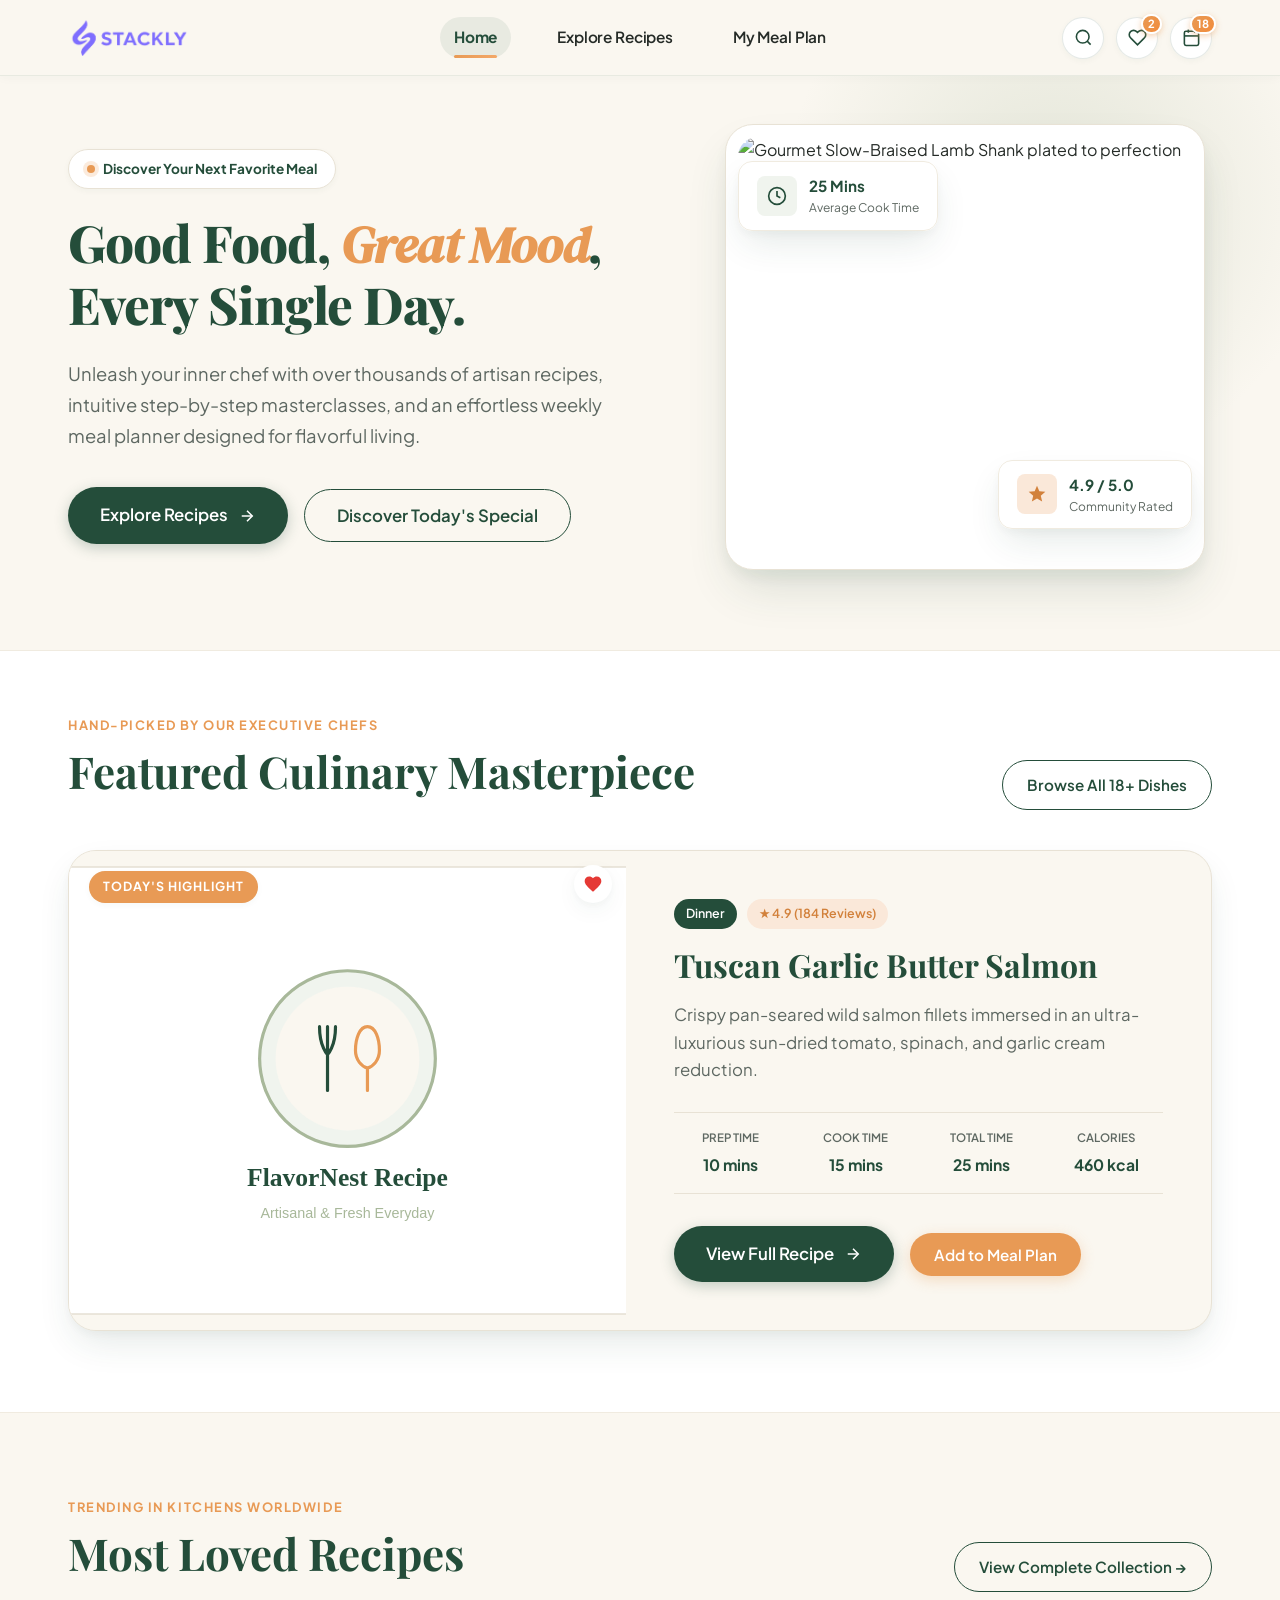
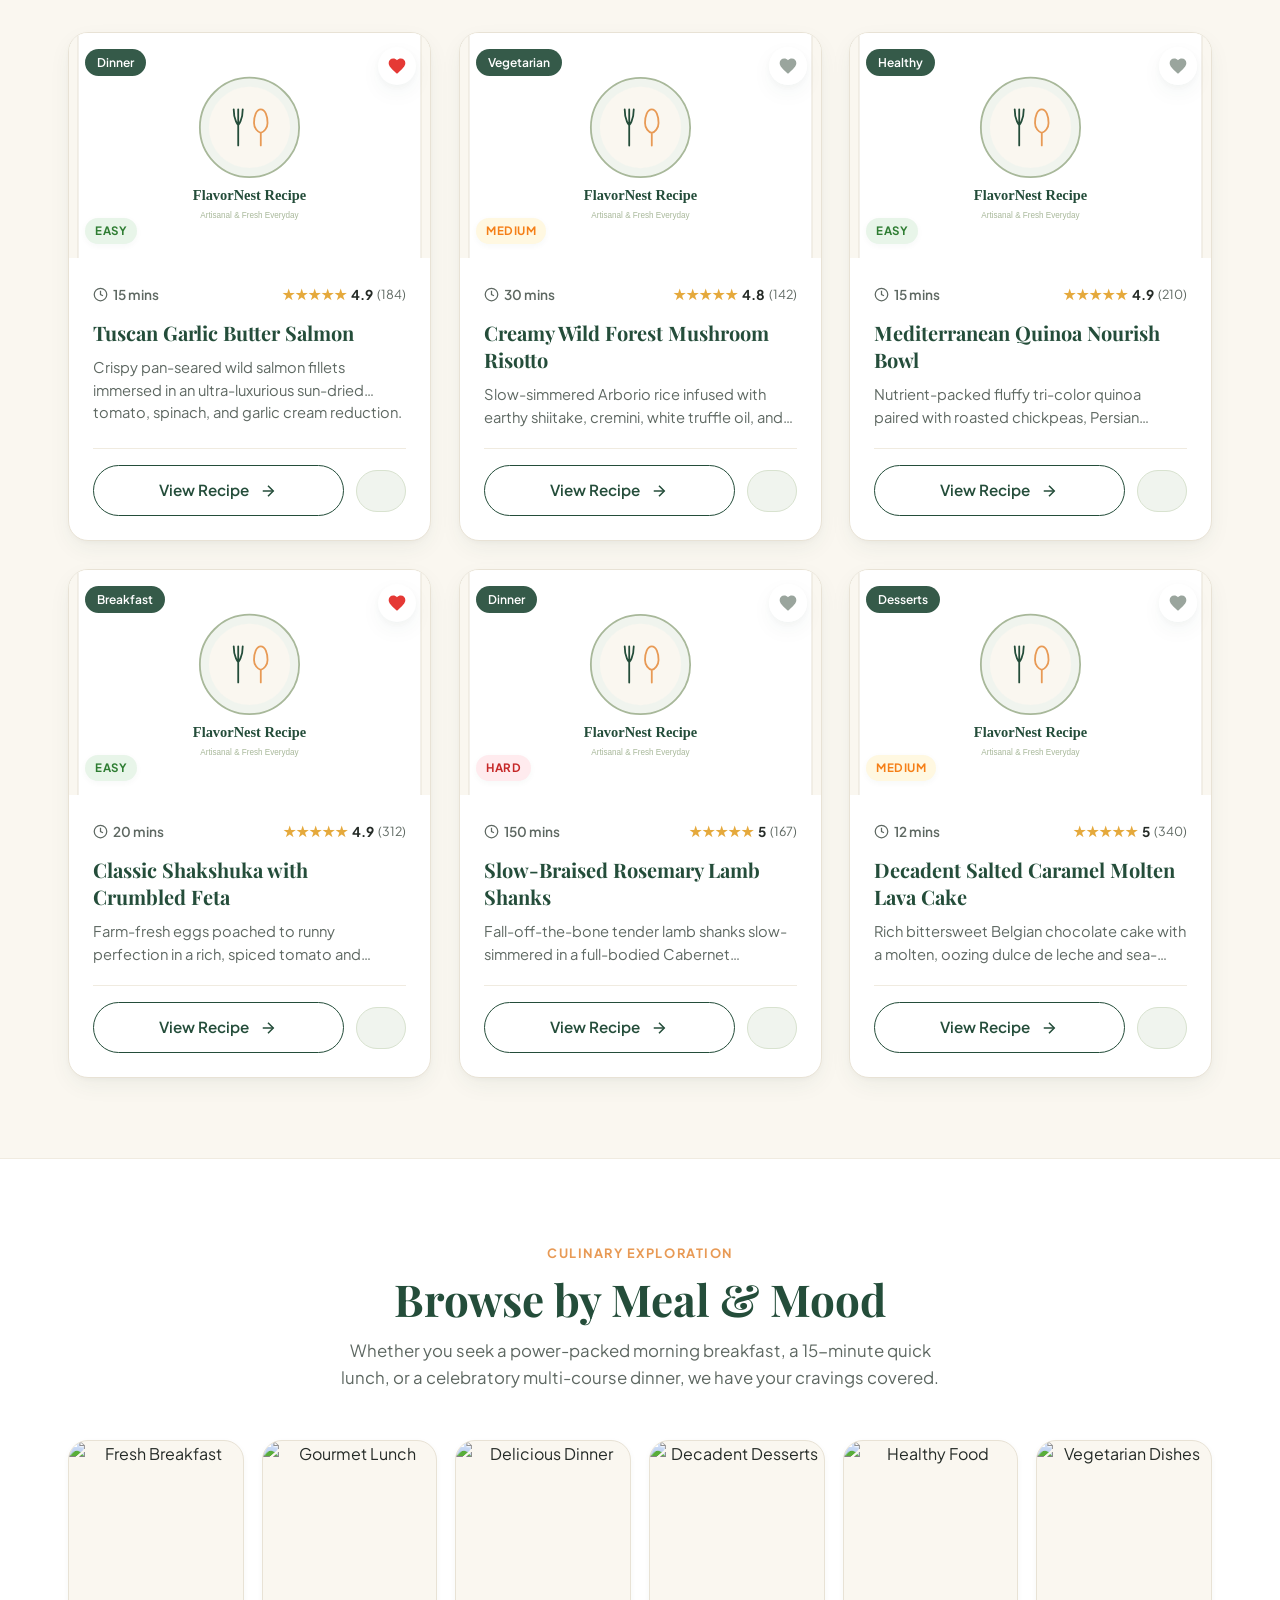
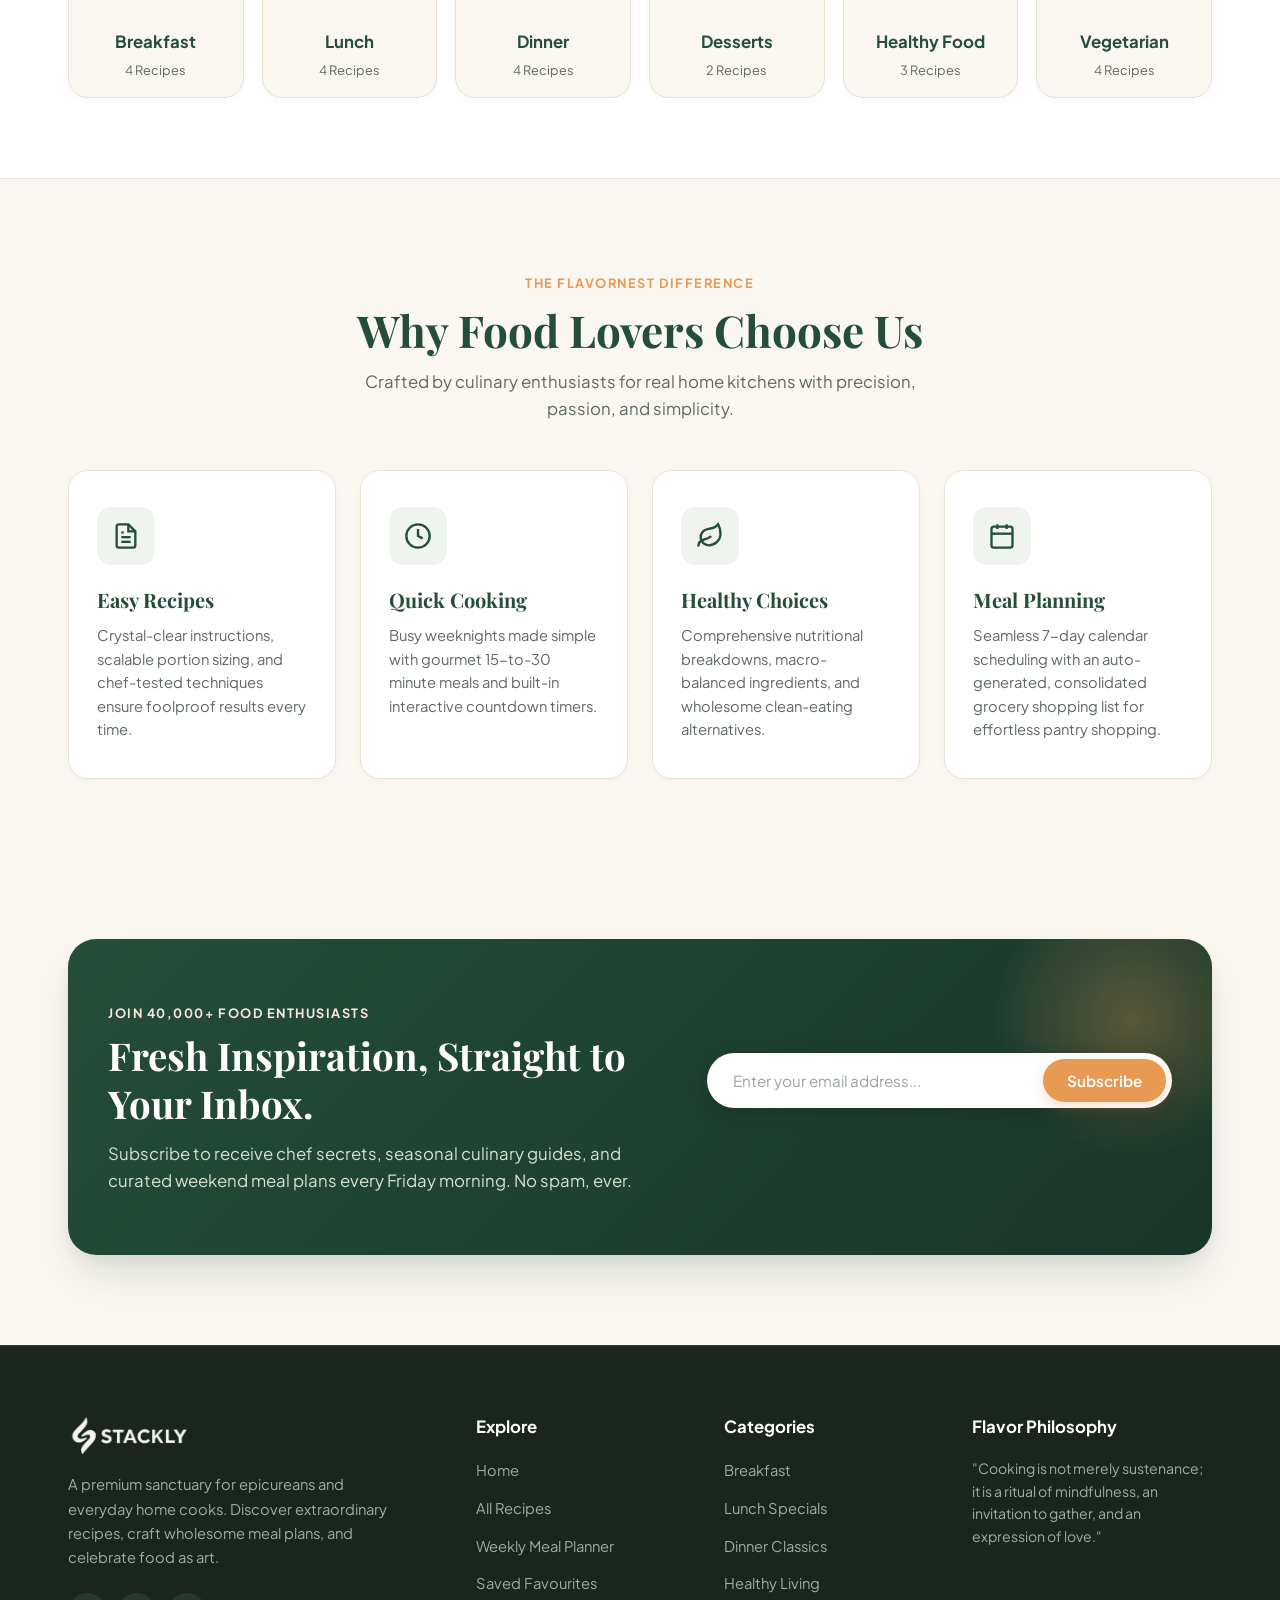
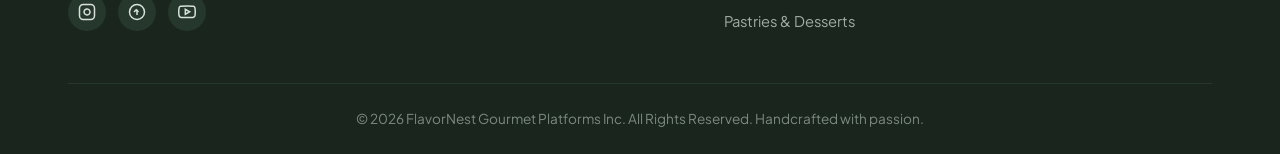
==== commit e5934110: "Fix navbar sticky positioning with overflow-x:clip, isolate drawer backdrop, and update GitHub forma" ====
--- a/index.html
+++ b/index.html
@@ -39,9 +39,6 @@
       <a href="index.html" class="brand-logo" aria-label="Stackly Homepage">
         <img src="assets/images/stackly-logo.png" alt="Stackly Logo" class="brand-logo-img">
       </a>
-
-      <!-- Mobile Drawer Backdrop -->
-      <div class="mobile-nav-backdrop" id="mobile-nav-backdrop"></div>
 
       <!-- Desktop Nav Menu & Mobile Drawer -->
       <nav class="nav-menu" id="nav-menu" aria-label="Main Navigation">
@@ -108,6 +105,8 @@
         </button>
       </div>
     </div>
+    <!-- Mobile Drawer Backdrop -->
+    <div class="mobile-nav-backdrop" id="mobile-nav-backdrop"></div>
   </header>
 
   <main>
--- a/style.css
+++ b/style.css
@@ -53,7 +53,7 @@
 
   /* Container */
   --container-max: 1240px;
-  --header-height: 84px;
+  --header-height: 76px;
 }
 
 /* --- 2. CSS RESET & GLOBAL BASE --- */
@@ -68,7 +68,7 @@
   scroll-behavior: smooth;
   -webkit-font-smoothing: antialiased;
   -moz-osx-font-smoothing: grayscale;
-  overflow-x: hidden;
+  overflow-x: clip;
   max-width: 100%;
   width: 100%;
 }
@@ -82,7 +82,7 @@
   min-height: 100vh;
   display: flex;
   flex-direction: column;
-  overflow-x: hidden;
+  overflow-x: clip;
   max-width: 100%;
   width: 100%;
 }
@@ -263,9 +263,220 @@
 @media (prefers-reduced-motion: reduce) {
   .preloader-ring,
   .preloader-icon-box,
-  .preloader-bar-fill {
+  .preloader-bar-fill,
+  .hero-image-card,
+  .badge-time,
+  .badge-rating,
+  .newsletter-box,
+  .scroll-reveal {
     animation: none !important;
-  }
+    transition: none !important;
+    opacity: 1 !important;
+    transform: none !important;
+  }
+}
+
+/* ========================================================
+   2.2 SCROLL REVEAL & MICRO-ANIMATIONS SUITE
+   ======================================================== */
+.scroll-reveal {
+  opacity: 0;
+  transform: translateY(28px);
+  transition: opacity 0.75s cubic-bezier(0.16, 1, 0.3, 1), transform 0.75s cubic-bezier(0.16, 1, 0.3, 1);
+  will-change: opacity, transform;
+}
+
+.scroll-reveal.revealed {
+  opacity: 1 !important;
+  transform: translateY(0) !important;
+}
+
+/* Stagger entrance delays for grid children */
+.recipes-grid .recipe-card:nth-child(1) { transition-delay: 0.05s; }
+.recipes-grid .recipe-card:nth-child(2) { transition-delay: 0.12s; }
+.recipes-grid .recipe-card:nth-child(3) { transition-delay: 0.19s; }
+.recipes-grid .recipe-card:nth-child(4) { transition-delay: 0.26s; }
+.recipes-grid .recipe-card:nth-child(5) { transition-delay: 0.33s; }
+.recipes-grid .recipe-card:nth-child(6) { transition-delay: 0.40s; }
+
+.categories-grid .cat-card:nth-child(1) { transition-delay: 0.05s; }
+.categories-grid .cat-card:nth-child(2) { transition-delay: 0.10s; }
+.categories-grid .cat-card:nth-child(3) { transition-delay: 0.15s; }
+.categories-grid .cat-card:nth-child(4) { transition-delay: 0.20s; }
+.categories-grid .cat-card:nth-child(5) { transition-delay: 0.25s; }
+.categories-grid .cat-card:nth-child(6) { transition-delay: 0.30s; }
+
+.features-grid .feature-card:nth-child(1) { transition-delay: 0.06s; }
+.features-grid .feature-card:nth-child(2) { transition-delay: 0.15s; }
+.features-grid .feature-card:nth-child(3) { transition-delay: 0.24s; }
+.features-grid .feature-card:nth-child(4) { transition-delay: 0.33s; }
+
+/* Hero Ambient Floating Animations */
+@keyframes heroImgFloat {
+  0%, 100% {
+    transform: translateY(0px) rotate(0deg);
+  }
+  50% {
+    transform: translateY(-8px) rotate(0.4deg);
+  }
+}
+
+@keyframes badgeFloatA {
+  0%, 100% {
+    transform: translateY(0px);
+  }
+  50% {
+    transform: translateY(-6px);
+  }
+}
+
+@keyframes badgeFloatB {
+  0%, 100% {
+    transform: translateY(0px);
+  }
+  50% {
+    transform: translateY(6px);
+  }
+}
+
+.hero-image-card {
+  animation: heroImgFloat 6s ease-in-out infinite;
+}
+
+.badge-time {
+  animation: badgeFloatA 4.5s ease-in-out infinite;
+}
+
+.badge-rating {
+  animation: badgeFloatB 5s ease-in-out infinite 0.6s;
+}
+
+/* Button Hover Sweep Shimmer */
+.btn-primary, .btn-secondary {
+  position: relative;
+  overflow: hidden;
+  z-index: 1;
+}
+
+.btn-primary::after, .btn-secondary::after {
+  content: '';
+  position: absolute;
+  top: -50%;
+  left: -70%;
+  width: 45%;
+  height: 200%;
+  background: linear-gradient(90deg, transparent, rgba(255, 255, 255, 0.28), transparent);
+  transform: rotate(25deg);
+  transition: none;
+  pointer-events: none;
+  z-index: 2;
+}
+
+.btn-primary:hover::after, .btn-secondary:hover::after {
+  left: 140%;
+  transition: left 0.75s cubic-bezier(0.16, 1, 0.3, 1);
+}
+
+/* Heart Favorite Pop */
+@keyframes heartPop {
+  0% { transform: scale(1); }
+  35% { transform: scale(1.35) rotate(-10deg); }
+  70% { transform: scale(0.9) rotate(5deg); }
+  100% { transform: scale(1); }
+}
+
+.fav-toggle-btn.just-liked svg,
+.hero-fav-btn.just-liked svg {
+  animation: heartPop 0.45s cubic-bezier(0.175, 0.885, 0.32, 1.275) forwards;
+}
+
+/* Recipe Card Hover Elevation & Glow */
+.recipe-card {
+  transition: transform 0.35s cubic-bezier(0.16, 1, 0.3, 1), box-shadow 0.35s cubic-bezier(0.16, 1, 0.3, 1), border-color 0.35s ease;
+}
+.recipe-card:hover {
+  transform: translateY(-8px) scale(1.01);
+  box-shadow: 0 16px 36px -4px rgba(36, 77, 58, 0.15), 0 4px 12px rgba(36, 77, 58, 0.05);
+  border-color: var(--color-secondary);
+}
+.recipe-card-media {
+  overflow: hidden;
+}
+.recipe-card:hover .recipe-card-img {
+  transform: scale(1.08);
+  filter: brightness(1.03);
+}
+
+/* Category Card Hover Expansion & Glow */
+.cat-card {
+  transition: transform 0.35s cubic-bezier(0.16, 1, 0.3, 1), box-shadow 0.35s cubic-bezier(0.16, 1, 0.3, 1), border-color 0.3s ease;
+}
+.cat-card:hover {
+  transform: translateY(-7px) scale(1.02);
+  box-shadow: 0 14px 30px rgba(36, 77, 58, 0.14);
+  border-color: var(--color-accent);
+}
+.cat-media-wrap {
+  overflow: hidden;
+}
+.cat-card:hover .cat-img {
+  transform: scale(1.12);
+}
+
+/* Feature Card Icon Glow & Tilt */
+.feature-card {
+  transition: transform 0.35s cubic-bezier(0.16, 1, 0.3, 1), box-shadow 0.35s cubic-bezier(0.16, 1, 0.3, 1), border-color 0.3s ease;
+}
+.feature-card:hover {
+  transform: translateY(-6px);
+  box-shadow: 0 12px 28px rgba(36, 77, 58, 0.1);
+  border-color: var(--color-secondary);
+}
+.feature-icon-box {
+  transition: transform 0.35s cubic-bezier(0.16, 1, 0.3, 1), background-color 0.3s ease, color 0.3s ease, box-shadow 0.35s ease;
+}
+.feature-card:hover .feature-icon-box {
+  transform: scale(1.14) rotate(5deg);
+  background-color: var(--color-accent);
+  color: #fff;
+  box-shadow: 0 8px 20px rgba(232, 154, 85, 0.35);
+}
+
+/* Featured Recipe Card Hover Lift */
+.featured-card {
+  transition: transform 0.4s cubic-bezier(0.16, 1, 0.3, 1), box-shadow 0.4s cubic-bezier(0.16, 1, 0.3, 1), border-color 0.3s ease;
+}
+.featured-card:hover {
+  transform: translateY(-4px);
+  box-shadow: 0 20px 48px -10px rgba(36, 77, 58, 0.14);
+  border-color: var(--color-secondary);
+}
+
+/* Newsletter Ambient Animated Glow */
+@keyframes newsletterGlow {
+  0%, 100% {
+    box-shadow: 0 12px 36px rgba(36, 77, 58, 0.15);
+  }
+  50% {
+    box-shadow: 0 16px 48px rgba(36, 77, 58, 0.25), 0 0 24px rgba(232, 154, 85, 0.15);
+  }
+}
+.newsletter-box {
+  animation: newsletterGlow 6s ease-in-out infinite;
+}
+
+/* Subtle Interactive Heading Tilt */
+.hero-title em {
+  display: inline-block;
+  transition: transform 0.3s cubic-bezier(0.16, 1, 0.3, 1), color 0.3s ease;
+}
+.hero-title:hover em {
+  transform: skewX(-3deg) scale(1.03);
+}
+
+/* Pulse Dot Glowing Ring */
+.hero-badge-dot {
+  animation: pulseDot 2s infinite;
 }
 
 /* Container */
@@ -492,30 +703,34 @@
   left: 0;
   width: 100%;
   height: var(--header-height);
-  background-color: rgba(250, 247, 240, 0.94);
-  backdrop-filter: blur(12px);
-  -webkit-backdrop-filter: blur(12px);
+  background-color: rgba(250, 247, 240, 0.95);
+  backdrop-filter: blur(16px);
+  -webkit-backdrop-filter: blur(16px);
   z-index: 1000;
-  border-bottom: 1px solid transparent;
+  border-bottom: 1px solid rgba(36, 77, 58, 0.08);
+  box-shadow: 0 2px 10px rgba(36, 77, 58, 0.03);
   transition: all var(--transition-base);
 }
 
 .navbar.navbar-scrolled {
   background-color: rgba(255, 255, 255, 0.98);
-  border-bottom-color: var(--color-border);
-  box-shadow: var(--shadow-sm);
-  height: 72px;
+  border-bottom-color: rgba(36, 77, 58, 0.12);
+  box-shadow: 0 4px 20px rgba(36, 77, 58, 0.08);
+  height: 70px;
 }
 
 .navbar .container {
-  display: flex;
-  align-items: center;
-  justify-content: space-between;
+  display: grid;
+  grid-template-columns: minmax(130px, 1fr) auto minmax(130px, 1fr);
+  align-items: center;
   height: 100%;
+  position: relative;
 }
 
 /* Logo */
 .brand-logo {
+  grid-column: 1;
+  justify-self: start;
   display: inline-flex;
   align-items: center;
   gap: 10px;
@@ -531,7 +746,7 @@
   transition: transform var(--transition-base), opacity var(--transition-fast);
 }
 .brand-logo:hover .brand-logo-img {
-  transform: scale(1.05);
+  transform: scale(1.04);
 }
 .footer-logo-img {
   filter: brightness(0) invert(1);
@@ -541,90 +756,117 @@
   opacity: 1;
 }
 
-/* Nav Menu Links */
+/* Nav Menu Links - Optically Centered */
 .nav-menu {
+  grid-column: 2;
+  justify-self: center;
   display: flex;
   align-items: center;
   gap: 32px;
 }
 
 .nav-link {
+  font-family: var(--font-body);
   font-weight: 600;
-  font-size: 0.95rem;
+  font-size: 0.96rem;
   color: var(--color-text);
   position: relative;
-  padding: 6px 0;
+  padding: 8px 14px;
+  border-radius: var(--radius-full);
+  letter-spacing: -0.01em;
+  display: inline-flex;
+  align-items: center;
+  justify-content: center;
+  transition: color var(--transition-fast), background-color var(--transition-fast);
 }
 .nav-link::after {
   content: '';
   position: absolute;
-  bottom: 0;
-  left: 0;
-  width: 0%;
-  height: 2px;
-  background-color: var(--color-accent);
-  transition: width var(--transition-fast);
-  border-radius: 2px;
+  bottom: 0px;
+  left: 14px;
+  right: 14px;
+  height: 2.5px;
+  background: linear-gradient(90deg, var(--color-accent), #f3a868);
+  border-radius: 99px;
+  transform: scaleX(0);
+  transform-origin: center;
+  transition: transform var(--transition-fast), opacity var(--transition-fast);
+  opacity: 0;
 }
 .nav-link:hover {
   color: var(--color-primary);
+  background-color: rgba(36, 77, 58, 0.05);
+}
+.nav-link.active {
+  color: var(--color-primary);
+  font-weight: 700;
+  background-color: rgba(36, 77, 58, 0.08);
 }
 .nav-link:hover::after,
 .nav-link.active::after {
-  width: 100%;
-}
-.nav-link.active {
-  color: var(--color-primary);
+  transform: scaleX(1);
+  opacity: 1;
 }
 
 /* Nav Utilities (Search, Favorites, Mobile Toggle) */
 .nav-actions {
-  display: flex;
-  align-items: center;
-  gap: 14px;
+  grid-column: 3;
+  justify-self: end;
+  display: flex;
+  align-items: center;
+  gap: 12px;
 }
 
 .nav-icon-btn {
-  width: 44px;
-  height: 44px;
+  width: 42px;
+  height: 42px;
   border-radius: var(--radius-full);
   display: inline-flex;
   align-items: center;
   justify-content: center;
-  background-color: var(--color-card);
+  background-color: #ffffff;
   color: var(--color-primary);
-  border: 1px solid var(--color-border);
-  box-shadow: var(--shadow-sm);
+  border: 1px solid rgba(36, 77, 58, 0.12);
+  box-shadow: 0 2px 6px rgba(36, 77, 58, 0.04);
   position: relative;
   transition: all var(--transition-fast);
+  cursor: pointer;
 }
 .nav-icon-btn:hover {
   background-color: var(--color-secondary-ultra);
   color: var(--color-accent);
-  border-color: var(--color-secondary);
+  border-color: var(--color-accent);
   transform: translateY(-2px);
+  box-shadow: 0 6px 14px rgba(36, 77, 58, 0.1);
 }
 .nav-icon-btn svg {
-  width: 20px;
-  height: 20px;
+  width: 19px;
+  height: 19px;
+  transition: transform var(--transition-fast);
+}
+.nav-icon-btn:hover svg {
+  transform: scale(1.08);
 }
 
 .nav-badge-indicator {
   position: absolute;
   top: -4px;
-  right: -4px;
-  background-color: var(--color-accent);
-  color: #fff;
-  font-size: 0.68rem;
+  right: -5px;
+  background: linear-gradient(135deg, var(--color-accent), #f28b3a);
+  color: #ffffff;
+  font-size: 0.7rem;
   font-weight: 700;
-  min-width: 18px;
-  height: 18px;
+  line-height: 1;
+  min-width: 20px;
+  height: 20px;
   padding: 0 5px;
-  border-radius: var(--radius-full);
+  border-radius: 9999px;
   display: inline-flex;
   align-items: center;
   justify-content: center;
-  box-shadow: 0 2px 4px rgba(232, 154, 85, 0.4);
+  border: 2px solid #ffffff;
+  box-shadow: 0 2px 6px rgba(232, 154, 85, 0.45);
+  pointer-events: none;
 }
 
 /* Hamburger button */
@@ -3049,6 +3291,20 @@
     padding-left: 24px;
     padding-right: 24px;
   }
+  .nav-menu {
+    gap: 16px;
+  }
+  .nav-link {
+    font-size: 0.88rem;
+    padding: 6px 10px;
+  }
+  .nav-actions {
+    gap: 8px;
+  }
+  .nav-icon-btn {
+    width: 38px;
+    height: 38px;
+  }
   .hero-grid {
     grid-template-columns: 1fr 1fr;
     gap: 36px;
@@ -3117,6 +3373,12 @@
   .container {
     padding-left: 16px !important;
     padding-right: 16px !important;
+  }
+
+  .navbar .container {
+    display: flex !important;
+    justify-content: space-between !important;
+    align-items: center !important;
   }
 
   /* Prevent Nav Actions from pushing header wider than screen */
@@ -3177,10 +3439,20 @@
     cursor: pointer !important;
   }
   .nav-link {
-    font-size: 1.1rem !important;
-    width: 100% !important;
-    padding: 10px 0 !important;
+    font-size: 1.05rem !important;
+    width: 100% !important;
+    padding: 12px 10px !important;
+    border-radius: var(--radius-sm) !important;
     border-bottom: 1px solid var(--color-border-light) !important;
+    justify-content: flex-start !important;
+    background-color: transparent !important;
+  }
+  .nav-link::after {
+    display: none !important;
+  }
+  .nav-link.active {
+    background-color: rgba(36, 77, 58, 0.08) !important;
+    color: var(--color-primary) !important;
   }
   .mobile-nav-actions {
     display: flex !important;
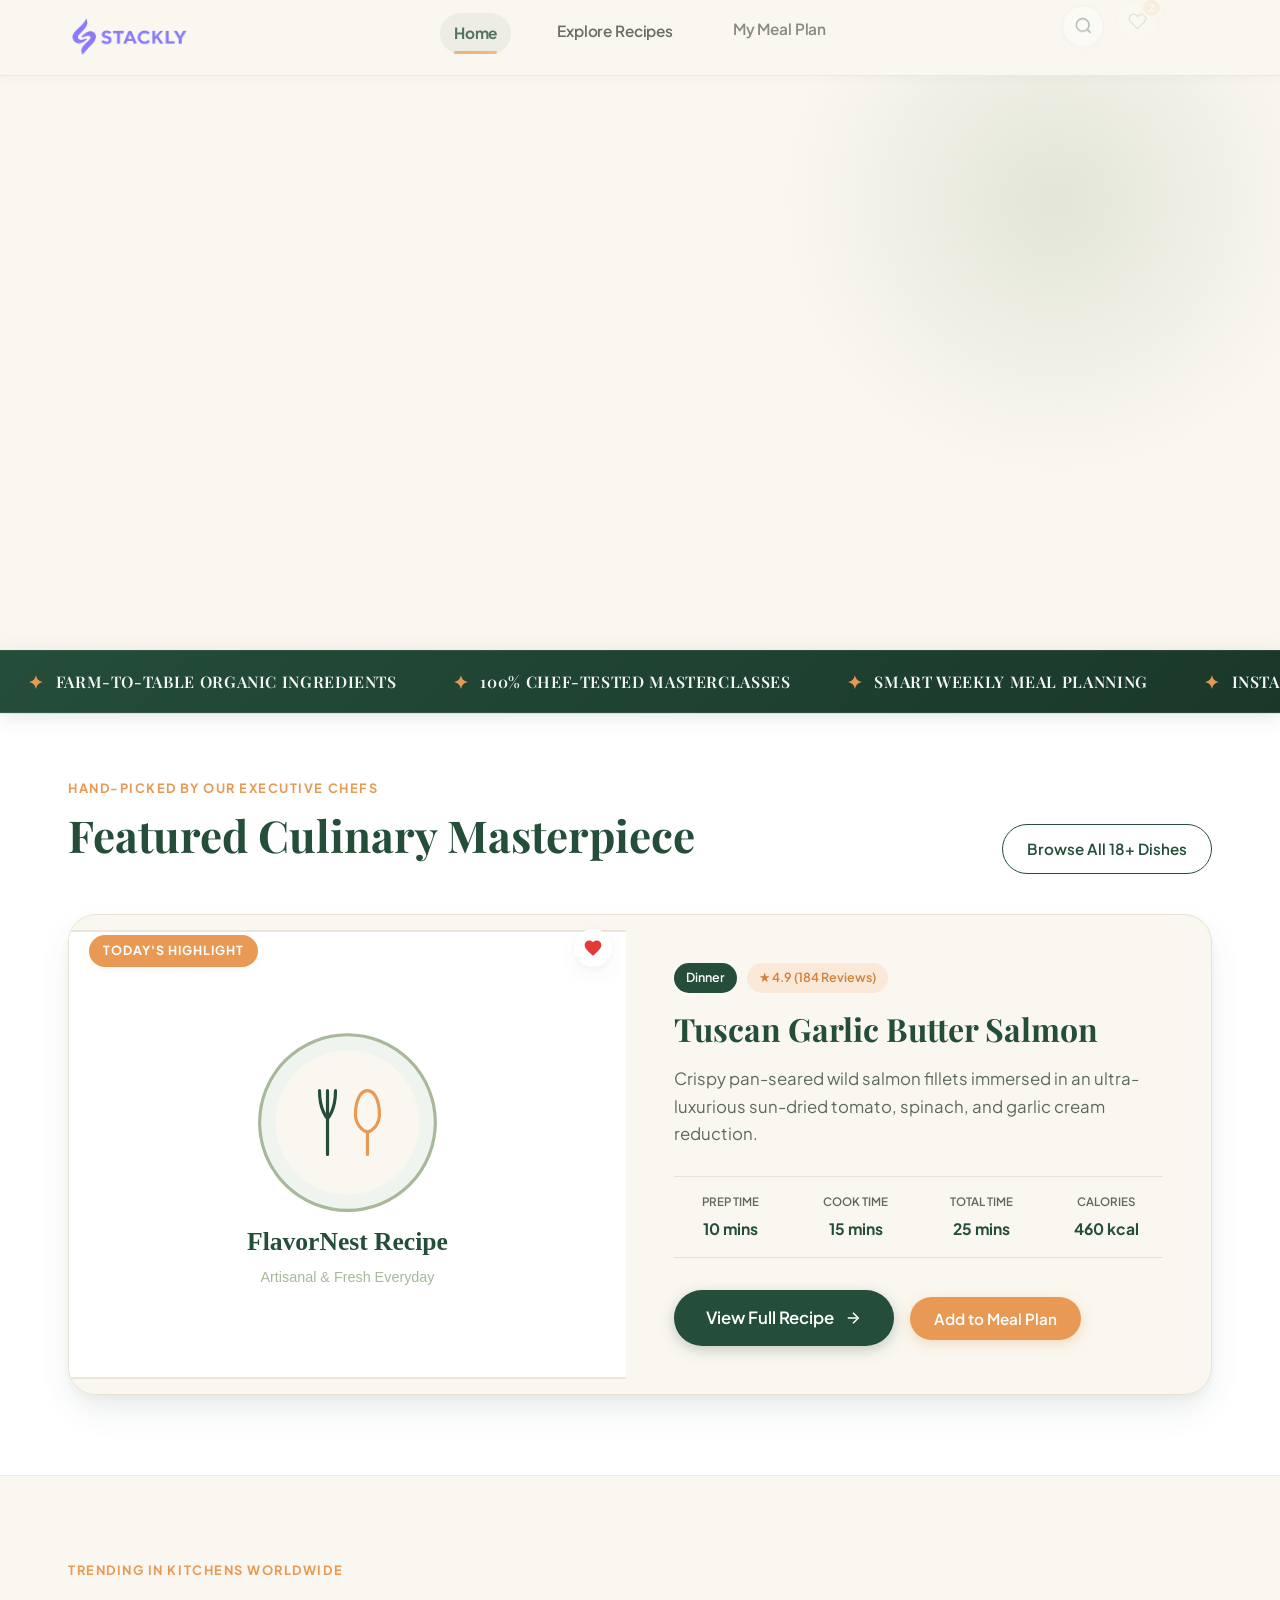
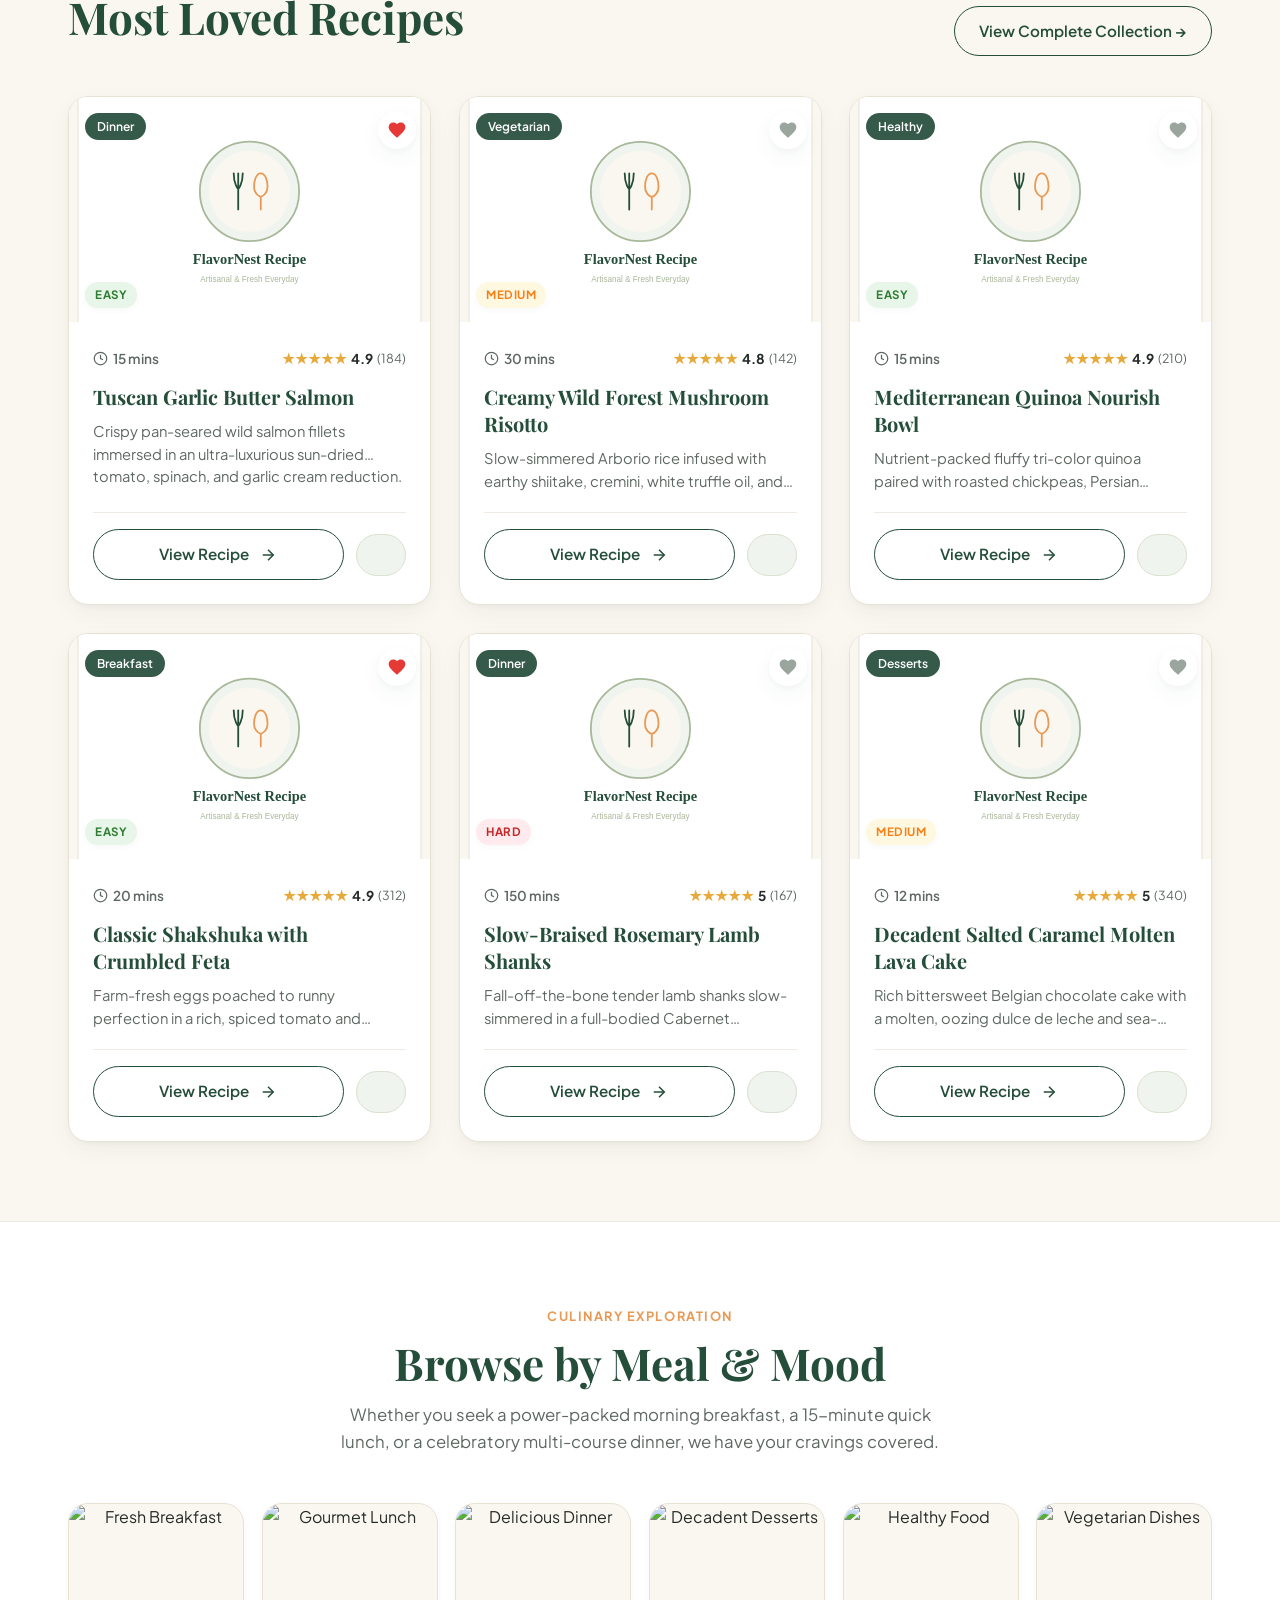
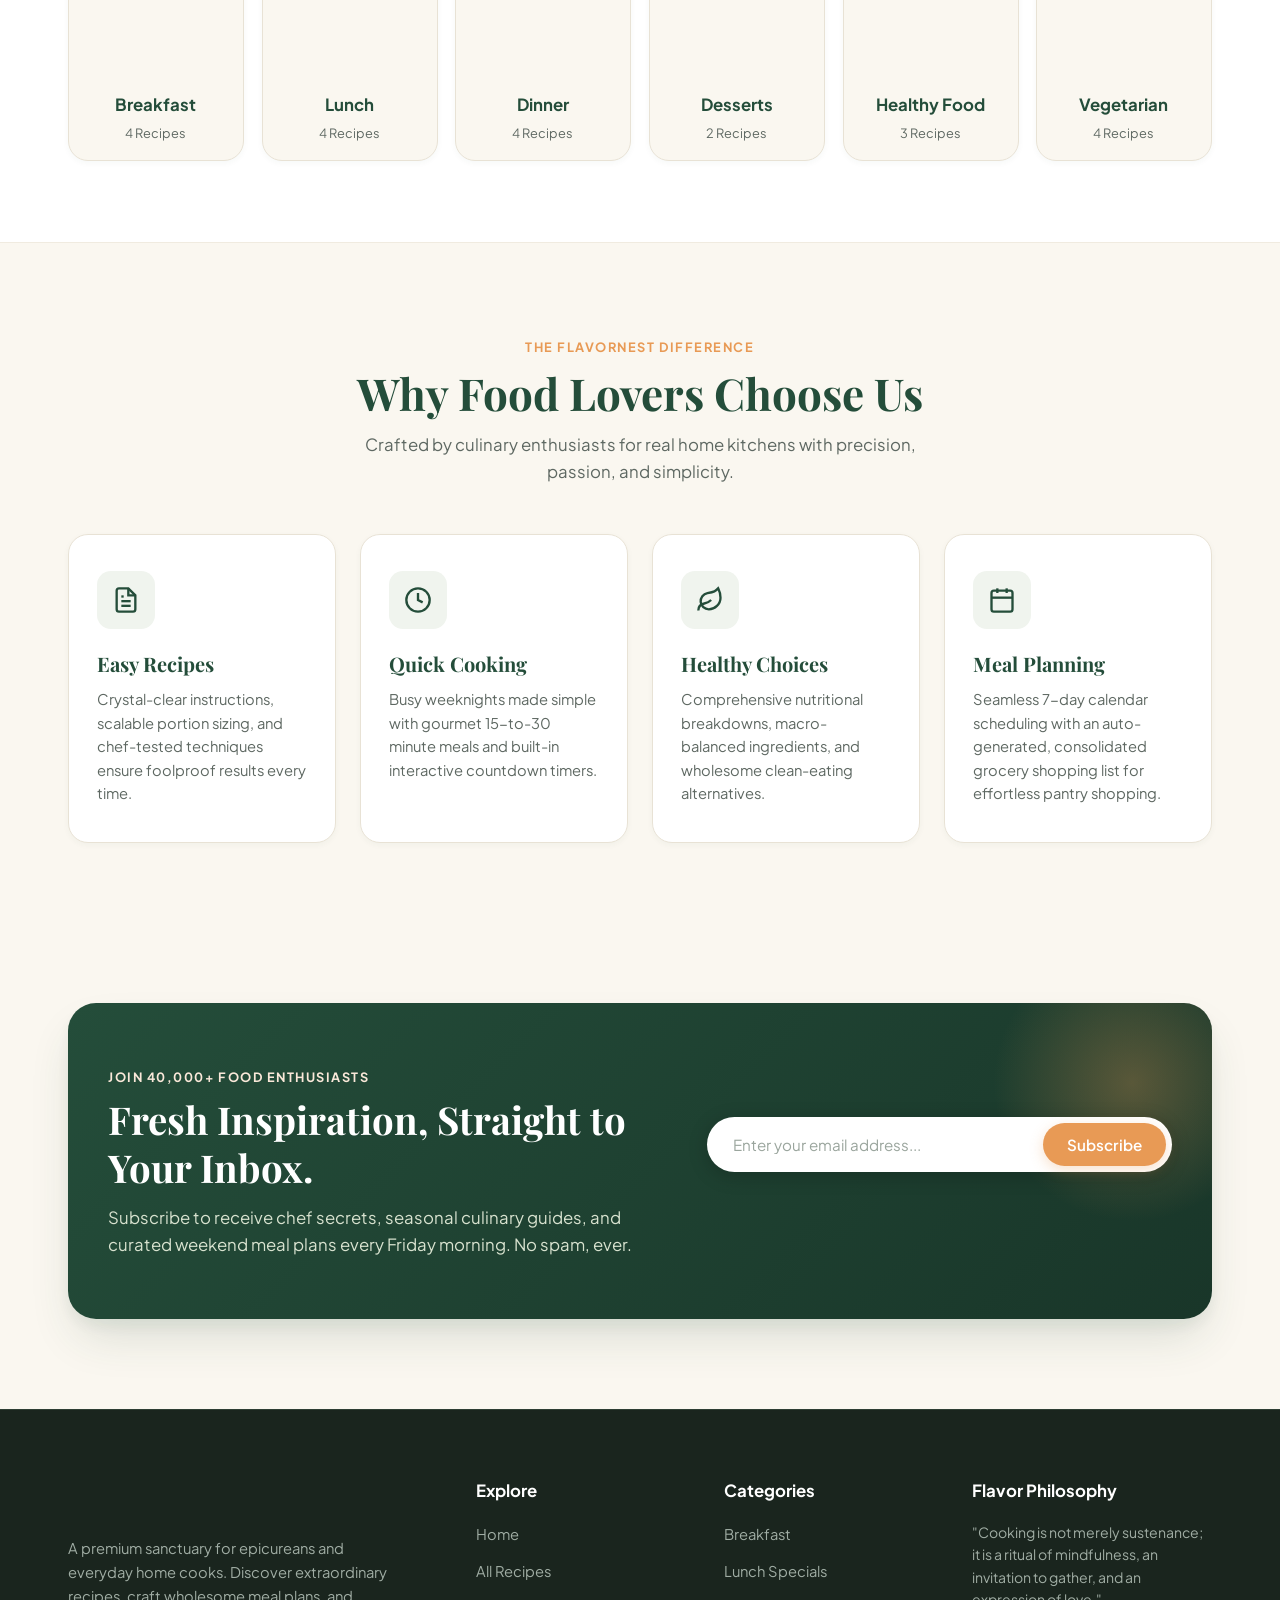
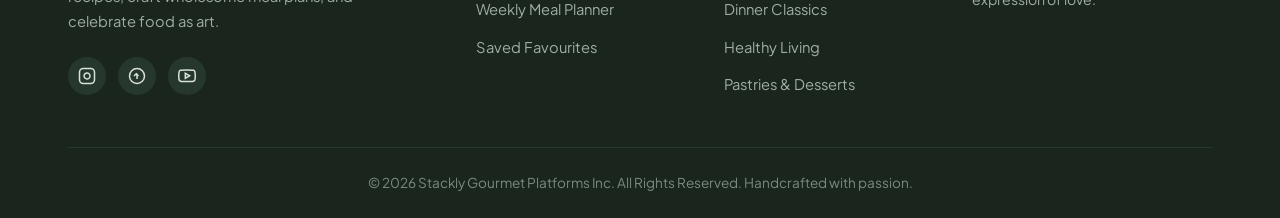
==== commit cc5659d8: "Add boutique-inspired animations: AOS scroll reveal, GSAP parallax & split-text, live preloader perc" ====
--- a/index.html
+++ b/index.html
@@ -3,15 +3,17 @@
 <head>
   <meta charset="UTF-8">
   <meta name="viewport" content="width=device-width, initial-scale=1.0">
-  <title>FlavorNest | Artisanal Recipe Discovery & Meal Planning</title>
-  <meta name="description" content="Discover gourmet, chef-crafted recipes, plan your weekly culinary meals, and elevate your dining experience with FlavorNest.">
+  <title>Stackly | Artisanal Recipe Discovery & Meal Planning</title>
+  <meta name="description" content="Discover gourmet, chef-crafted recipes, plan your weekly culinary meals, and elevate your dining experience with Stackly.">
+  <!-- AOS Scroll Animation Library -->
+  <link rel="stylesheet" href="https://cdnjs.cloudflare.com/ajax/libs/aos/2.3.4/aos.css">
   <link rel="stylesheet" href="style.css">
   <link rel="icon" type="image/png" href="assets/images/stackly-logo.png">
 </head>
 <body>
 
   <!-- ==========================================
-       PRELOADER ANIMATION
+       PRELOADER ANIMATION WITH LIVE PERCENTAGE COUNTER
        ========================================== -->
   <div class="site-preloader" id="site-preloader" aria-label="Loading Stackly">
     <div class="preloader-content">
@@ -25,8 +27,9 @@
         STACKLY
       </div>
       <div class="preloader-bar-wrap">
-        <div class="preloader-bar-fill"></div>
-      </div>
+        <div class="preloader-bar-fill" id="preloader-bar-fill"></div>
+      </div>
+      <div class="preloader-counter" id="preloader-counter">0%</div>
       <p class="preloader-subtext">Plating chef-crafted culinary creations...</p>
     </div>
   </div>
@@ -111,39 +114,39 @@
 
   <main>
     <!-- ==========================================
-         HERO SECTION (SPLIT LAYOUT)
+         HERO SECTION (SPLIT LAYOUT WITH BOUTIQUE ANIMATIONS)
          ========================================== -->
     <section class="hero-section">
       <div class="container">
         <div class="hero-grid">
           <!-- Left Column Content -->
-          <div class="hero-content">
+          <div class="hero-content" data-aos="fade-right" data-aos-duration="900">
             <div class="hero-badge">
               <span class="hero-badge-dot"></span>
               <span>Discover Your Next Favorite Meal</span>
             </div>
-            <h1 class="hero-title">
+            <h1 class="hero-title hl">
               Good Food, <em>Great Mood</em>, Every Single Day.
             </h1>
-            <p class="hero-description">
+            <p class="hero-description" data-aos="fade-up" data-aos-delay="200" data-aos-duration="800">
               Unleash your inner chef with over thousands of artisan recipes, intuitive step-by-step masterclasses, and an effortless weekly meal planner designed for flavorful living.
             </p>
-            <div class="hero-cta-group">
-              <a href="explore.html" class="btn btn-primary btn-lg">
+            <div class="hero-cta-group" data-aos="fade-up" data-aos-delay="350" data-aos-duration="800">
+              <a href="explore.html" class="btn btn-primary btn-lg mag">
                 Explore Recipes
                 <svg viewBox="0 0 24 24" fill="none" stroke="currentColor" stroke-width="2" class="btn-arrow">
                   <line x1="5" y1="12" x2="19" y2="12"></line>
                   <polyline points="12 5 19 12 12 19"></polyline>
                 </svg>
               </a>
-              <button class="btn btn-outline btn-lg" id="hero-special-btn">
+              <button class="btn btn-outline btn-lg mag" id="hero-special-btn">
                 Discover Today's Special
               </button>
             </div>
           </div>
 
           <!-- Right Column Visual & Floating Badges -->
-          <div class="hero-media">
+          <div class="hero-media" data-aos="fade-left" data-aos-delay="150" data-aos-duration="1000">
             <div class="hero-image-card">
               <img 
                 src="https://images.unsplash.com/photo-1544025162-d76694265947?auto=format&fit=crop&w=900&q=80" 
@@ -152,7 +155,7 @@
                 onerror="handleImageError(this)"
               >
               <!-- Floating Cooking Time Badge -->
-              <div class="hero-floating-badge badge-time">
+              <div class="hero-floating-badge badge-time" data-aos="zoom-in" data-aos-delay="450" data-aos-duration="700">
                 <div class="badge-icon-box">
                   <svg viewBox="0 0 24 24" fill="none" stroke="currentColor" stroke-width="2">
                     <circle cx="12" cy="12" r="10"></circle>
@@ -160,20 +163,20 @@
                   </svg>
                 </div>
                 <div>
-                  <span class="badge-text-primary">25 Mins</span>
+                  <span class="badge-text-primary" id="badge-time-num">25 Mins</span>
                   <span class="badge-text-secondary">Average Cook Time</span>
                 </div>
               </div>
 
               <!-- Floating Rating Badge -->
-              <div class="hero-floating-badge badge-rating">
+              <div class="hero-floating-badge badge-rating" data-aos="zoom-in" data-aos-delay="600" data-aos-duration="700">
                 <div class="badge-icon-box accent">
                   <svg viewBox="0 0 24 24" fill="currentColor">
                     <path d="M12 17.27L18.18 21l-1.64-7.03L22 9.24l-7.19-.61L12 2 9.19 8.63 2 9.24l5.46 4.73L5.82 21z"/>
                   </svg>
                 </div>
                 <div>
-                  <span class="badge-text-primary">4.9 / 5.0</span>
+                  <span class="badge-text-primary" id="badge-rating-num">4.9 / 5.0</span>
                   <span class="badge-text-secondary">Community Rated</span>
                 </div>
               </div>
@@ -182,6 +185,29 @@
         </div>
       </div>
     </section>
+
+    <!-- ==========================================
+         MARQUEE CULINARY TICKER (ANIMATED INFINITE SCROLL)
+         ========================================== -->
+    <div class="culinary-ticker-wrap" aria-hidden="true">
+      <div class="culinary-ticker">
+        <div class="ticker-track">
+          <span class="ticker-item"><span class="ticker-star">✦</span> Farm-To-Table Organic Ingredients</span>
+          <span class="ticker-item"><span class="ticker-star">✦</span> 100% Chef-Tested Masterclasses</span>
+          <span class="ticker-item"><span class="ticker-star">✦</span> Smart Weekly Meal Planning</span>
+          <span class="ticker-item"><span class="ticker-star">✦</span> Instant Grocery Aggregation</span>
+          <span class="ticker-item"><span class="ticker-star">✦</span> Real-Time Ingredient Scaling</span>
+          <span class="ticker-item"><span class="ticker-star">✦</span> 18+ Gourmet Artisan Recipes</span>
+          <!-- Duplicate Track for Seamless Infinite Loop -->
+          <span class="ticker-item"><span class="ticker-star">✦</span> Farm-To-Table Organic Ingredients</span>
+          <span class="ticker-item"><span class="ticker-star">✦</span> 100% Chef-Tested Masterclasses</span>
+          <span class="ticker-item"><span class="ticker-star">✦</span> Smart Weekly Meal Planning</span>
+          <span class="ticker-item"><span class="ticker-star">✦</span> Instant Grocery Aggregation</span>
+          <span class="ticker-item"><span class="ticker-star">✦</span> Real-Time Ingredient Scaling</span>
+          <span class="ticker-item"><span class="ticker-star">✦</span> 18+ Gourmet Artisan Recipes</span>
+        </div>
+      </div>
+    </div>
 
     <!-- ==========================================
          FEATURED RECIPE SECTION
@@ -460,48 +486,17 @@
       </div>
 
       <div class="footer-bottom">
-        <p>&copy; 2026 FlavorNest Gourmet Platforms Inc. All Rights Reserved. Handcrafted with passion.</p>
+        <p>&copy; 2026 Stackly Gourmet Platforms Inc. All Rights Reserved. Handcrafted with passion.</p>
       </div>
     </div>
   </footer>
 
-  <!-- Scripts -->
+  <!-- Animation Libraries (GSAP, ScrollTrigger, AOS) -->
+  <script src="https://cdnjs.cloudflare.com/ajax/libs/gsap/3.12.5/gsap.min.js"></script>
+  <script src="https://cdnjs.cloudflare.com/ajax/libs/gsap/3.12.5/ScrollTrigger.min.js"></script>
+  <script src="https://cdnjs.cloudflare.com/ajax/libs/aos/2.3.4/aos.js"></script>
+  <!-- Main Scripts -->
   <script src="script.js"></script>
-
-<script>
-window.addEventListener('load', () => {
-  setTimeout(() => {
-    const list = [];
-    document.querySelectorAll('*').forEach(el => {
-      const r = el.getBoundingClientRect();
-      if (r.right > 375 || el.scrollWidth > 375) {
-        // ignore html and body
-        if (el.tagName !== 'HTML' && el.tagName !== 'BODY') {
-          list.push({
-            tag: el.tagName,
-            cls: (el.className && typeof el.className === 'string') ? el.className.trim() : '',
-            id: el.id || '',
-            right: Math.round(r.right),
-            left: Math.round(r.left),
-            width: Math.round(r.width),
-            scrollWidth: el.scrollWidth
-          });
-        }
-      }
-    });
-    fetch('http://localhost:8081', {
-      method: 'POST',
-      headers: { 'Content-Type': 'application/json' },
-      body: JSON.stringify({
-        docScrollWidth: document.documentElement.scrollWidth,
-        bodyScrollWidth: document.body.scrollWidth,
-        overflowCount: list.length,
-        items: list.slice(0, 20)
-      })
-    }).catch(err => console.error(err));
-  }, 200);
-});
-</script>
 </body>
 </html>
 
--- a/style.css
+++ b/style.css
@@ -4237,6 +4237,164 @@
   }
 }
 
+/* --- 20. BOUTIQUE-STYLE ADVANCED ANIMATIONS (AOS, GSAP, 3D TILT, TICKER, SPLIT-TEXT) --- */
+
+/* Preloader Counter */
+.preloader-counter {
+  font-family: var(--font-heading);
+  font-size: 1.4rem;
+  font-weight: 700;
+  color: var(--color-accent);
+  margin-top: 6px;
+  margin-bottom: 8px;
+  letter-spacing: 0.05em;
+  min-height: 28px;
+}
+
+/* Culinary Infinite Marquee Ticker */
+.culinary-ticker-wrap {
+  width: 100%;
+  background: linear-gradient(135deg, var(--color-primary), #1a382a);
+  color: #ffffff;
+  padding: 16px 0;
+  overflow: hidden;
+  position: relative;
+  border-top: 1px solid rgba(255, 255, 255, 0.08);
+  border-bottom: 1px solid rgba(255, 255, 255, 0.08);
+  box-shadow: 0 4px 20px rgba(36, 77, 58, 0.12);
+  z-index: 5;
+}
+.culinary-ticker {
+  display: flex;
+  width: max-content;
+}
+.ticker-track {
+  display: flex;
+  white-space: nowrap;
+  animation: tickerScroll 32s linear infinite;
+  will-change: transform;
+}
+.culinary-ticker-wrap:hover .ticker-track {
+  animation-play-state: paused;
+}
+@keyframes tickerScroll {
+  from { transform: translateX(0); }
+  to { transform: translateX(-50%); }
+}
+.ticker-item {
+  display: inline-flex;
+  align-items: center;
+  gap: 12px;
+  font-family: var(--font-heading);
+  font-size: 1rem;
+  font-weight: 600;
+  letter-spacing: 0.04em;
+  padding: 0 28px;
+  text-transform: uppercase;
+  color: rgba(255, 255, 255, 0.95);
+}
+.ticker-star {
+  color: var(--color-accent);
+  font-size: 1.15rem;
+  display: inline-block;
+  animation: starRotate 8s linear infinite;
+}
+@keyframes starRotate {
+  from { transform: rotate(0deg); }
+  to { transform: rotate(360deg); }
+}
+
+/* Split-Text Interactive Typography */
+.hl {
+  display: block;
+}
+.wd {
+  display: inline-block;
+  white-space: nowrap;
+}
+.c {
+  display: inline-block;
+  transition: transform 0.32s cubic-bezier(0.2, 0.8, 0.2, 1), color 0.32s;
+  cursor: default;
+}
+.hl .c:hover {
+  transform: translateY(-8px) scale(1.15) rotate(-3deg);
+  color: var(--color-accent) !important;
+}
+
+/* 3D Interactive Card Physics */
+.recipe-card,
+.category-card,
+.feature-card,
+.featured-card {
+  transition: transform 0.4s cubic-bezier(0.16, 1, 0.3, 1), box-shadow 0.4s cubic-bezier(0.16, 1, 0.3, 1), border-color 0.3s;
+  transform-style: preserve-3d;
+  will-change: transform;
+}
+.recipe-card:hover {
+  box-shadow: 0 20px 40px -10px rgba(36, 77, 58, 0.16), 0 0 0 1px rgba(232, 154, 85, 0.2);
+}
+.recipe-card .card-media-wrap img,
+.cat-media-wrap img,
+.featured-media-wrapper img {
+  transition: transform 0.9s cubic-bezier(0.2, 0.7, 0.2, 1), filter 0.6s;
+}
+.recipe-card:hover .card-media-wrap img {
+  transform: scale(1.08) rotate(0.8deg);
+}
+.category-card:hover .cat-img {
+  transform: scale(1.12) rotate(1.5deg);
+}
+.feature-card:hover {
+  transform: translateY(-8px) rotate(-1deg);
+  box-shadow: 0 20px 36px -10px rgba(36, 77, 58, 0.14);
+}
+
+/* Image Gloss Sweep Effect on Card Hover */
+.recipe-card .card-media-wrap,
+.featured-media-wrapper {
+  position: relative;
+  overflow: hidden;
+}
+.recipe-card .card-media-wrap::after,
+.featured-media-wrapper::after {
+  content: '';
+  position: absolute;
+  top: 0;
+  left: -100%;
+  width: 60%;
+  height: 100%;
+  background: linear-gradient(90deg, transparent, rgba(255, 255, 255, 0.28), transparent);
+  transform: skewX(-25deg);
+  pointer-events: none;
+  transition: left 0.85s ease;
+}
+.recipe-card:hover .card-media-wrap::after,
+.featured-card:hover .featured-media-wrapper::after {
+  left: 150%;
+}
+
+/* Floating Badges Ambient Glow and Hover Pop */
+.hero-floating-badge {
+  transition: transform 0.4s cubic-bezier(0.16, 1, 0.3, 1), box-shadow 0.4s !important;
+}
+.hero-floating-badge:hover {
+  transform: translateY(-6px) scale(1.05) !important;
+  box-shadow: 0 18px 40px rgba(36, 77, 58, 0.22) !important;
+}
+
+/* Heart Favourite Micro-Bounce Animation */
+.fav-btn.is-active,
+.fav-btn:active {
+  animation: heartSpringPop 0.55s cubic-bezier(0.175, 0.885, 0.32, 1.4);
+}
+@keyframes heartSpringPop {
+  0% { transform: scale(1); }
+  35% { transform: scale(1.35) rotate(-14deg); }
+  65% { transform: scale(0.9) rotate(6deg); }
+  100% { transform: scale(1) rotate(0deg); }
+}
+
 /* --- 19. PRINT STYLES --- */
 @media print {
   .navbar, .site-footer, .recipe-action-toolbar, .hero-fav-btn,
